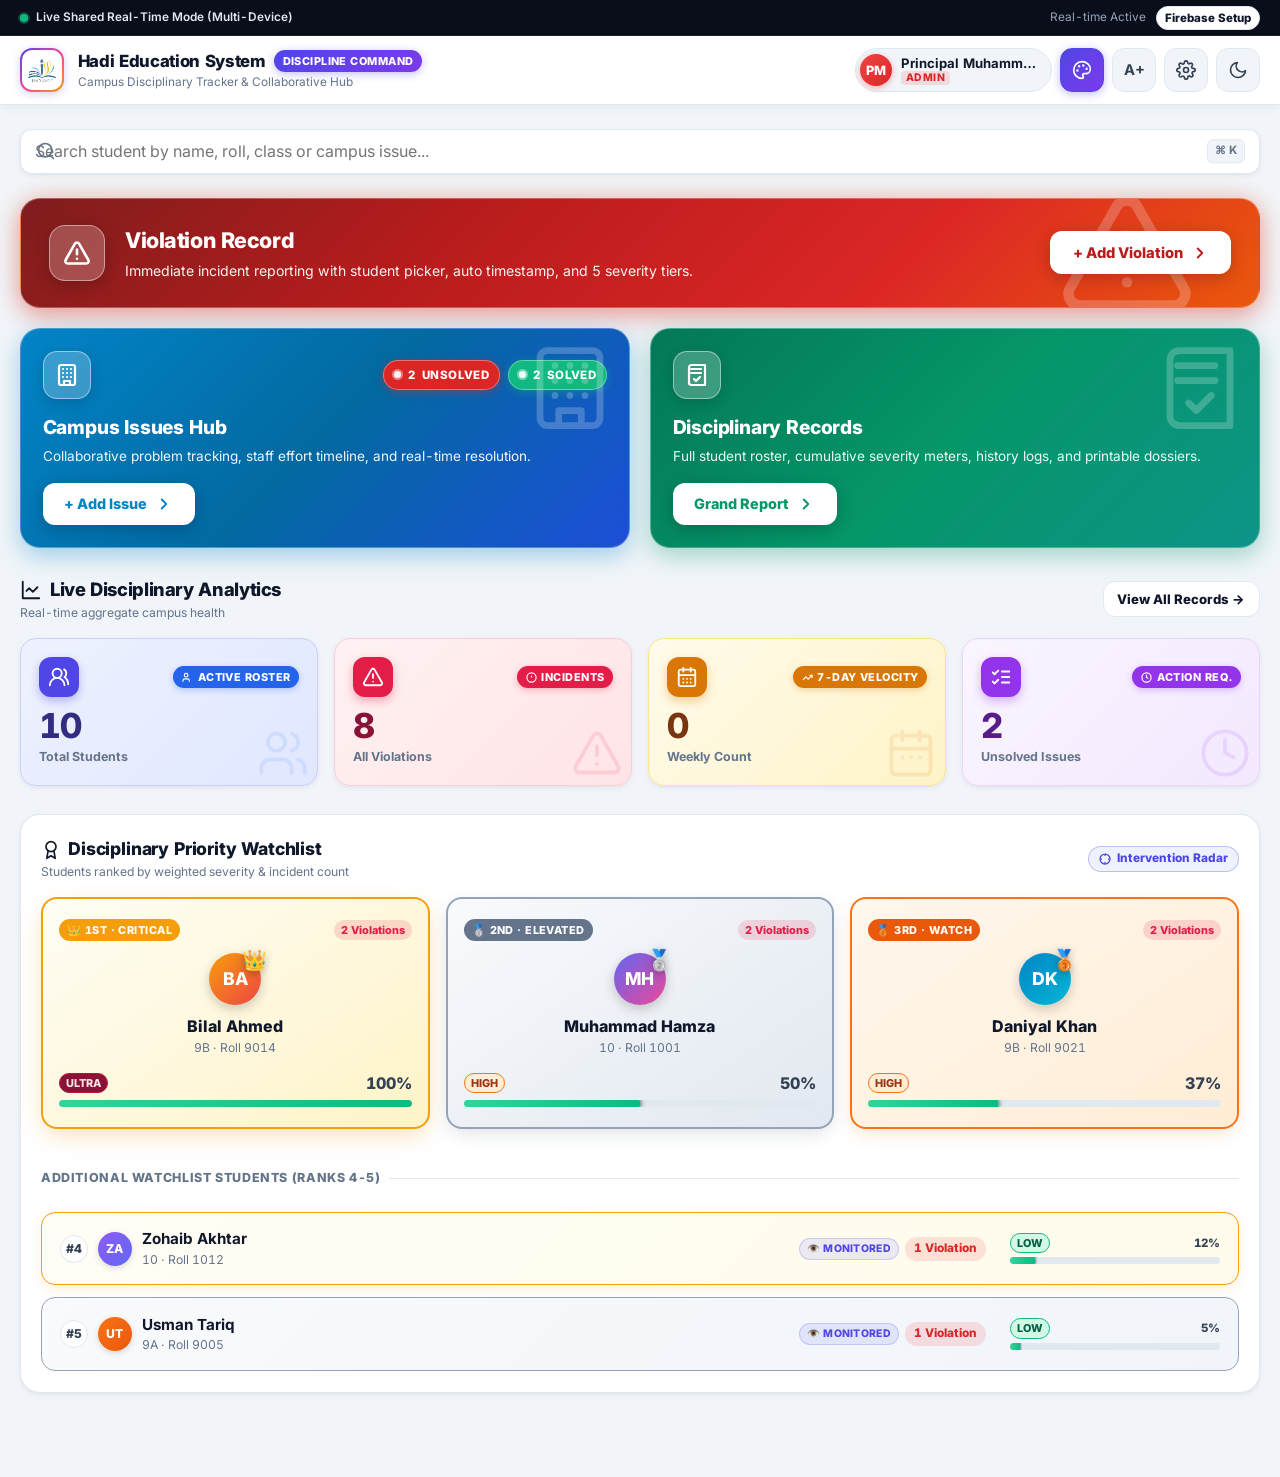
==== discipline.html @ b8b241de "feat: master responsive violation form redesign with mobile cross removal and clean severity cards" ====
<!DOCTYPE html>
<html lang="en" data-theme="light">
<head>
  <meta charset="UTF-8">
  <meta name="viewport" content="width=device-width, initial-scale=1, viewport-fit=cover">
  <meta name="description" content="Hadi Education System - School Discipline Tracker & Campus Issues Hub.">
  <meta name="theme-color" content="#0F2A5C">
  <meta name="mobile-web-app-capable" content="yes">
  <meta name="apple-mobile-web-app-status-bar-style" content="black-translucent">
  <title>School Discipline Tracker | Hadi Education System</title>

  <!-- PWA Manifest & Icons -->
  <link rel="manifest" href="discipline-manifest.json">
  <link rel="apple-touch-icon" href="assets/images/logo.png">
  <link rel="icon" type="image/jpeg" href="assets/images/hadi-education-logo.jpg">

  <!-- Inter Font (Clean, Crisp Typography) -->
  <link rel="preconnect" href="https://fonts.googleapis.com">
  <link rel="preconnect" href="https://fonts.gstatic.com" crossorigin>
  <link href="https://fonts.googleapis.com/css2?family=Inter:wght@400;500;600;700;800&display=swap" rel="stylesheet">

  <!-- Stylesheet -->
  <link rel="stylesheet" href="assets/css/discipline.css?v=v33masterform">
</head>
<body>

  <!-- ==========================================================================
       Live Sync Status Bar
       ========================================================================== -->
  <div class="sync-status-bar">
    <div class="sync-status-indicator">
      <span class="status-dot"></span>
      <span id="sync-mode-text">Live Shared Real-Time Mode (Multi-Device)</span>
    </div>
    <div style="display: flex; gap: 0.6rem; align-items: center;">
      <span style="color: #94A3B8;">Real-time Active</span>
      <button class="btn btn-secondary btn-sm" onclick="openModal('settings-modal')" style="padding: 2px 8px; font-size: 0.72rem; min-height: 24px;">Firebase Setup</button>
    </div>
  </div>

  <!-- ==========================================================================
       App Header with Institute Branding & Active Member Profile Chip
       ========================================================================== -->
  <header class="app-header">
    <div class="header-container">
      <a href="index.html" class="header-brand" title="Hadi Education System">
        <img src="assets/images/hadi-education-logo.jpg" alt="HES Logo" class="header-logo">
        <div class="brand-text">
          <h1>
            <span class="brand-title-text">Hadi Education System</span>
            <span class="brand-badge">Discipline Command</span>
          </h1>
          <p class="brand-subtitle">Campus Disciplinary Tracker &amp; Collaborative Hub</p>
        </div>
      </a>

      <div class="header-actions">
        <!-- Active Member Chip (Click to switch user or view accounts) -->
        <div id="header-member-chip" class="member-chip" title="Click to view staff profiles or switch user" role="button" tabindex="0">
          <div id="header-member-avatar" class="member-avatar admin-avatar">MH</div>
          <div class="member-chip-text">
            <span id="header-member-name" class="member-name-text">Principal Muhammad Ali Hamdani</span>
            <span id="header-member-badge" class="role-badge role-badge-admin">Admin</span>
          </div>
        </div>

        <!-- Design Style Mode Toggle (Task-Pro vs Neo-Modern Podium) -->
        <button id="style-toggle-btn" class="icon-btn" title="Toggle Design Style (Task-Pro / Neo-Modern Podium)" aria-label="Toggle Design Style">
          <svg width="20" height="20" viewBox="0 0 24 24" fill="none" stroke="currentColor" stroke-width="2" stroke-linecap="round" stroke-linejoin="round"><circle cx="13.5" cy="6.5" r=".5" fill="currentColor"></circle><circle cx="17.5" cy="10.5" r=".5" fill="currentColor"></circle><circle cx="8.5" cy="7.5" r=".5" fill="currentColor"></circle><circle cx="6.5" cy="12.5" r=".5" fill="currentColor"></circle><path d="M12 2C6.5 2 2 6.5 2 12s4.5 10 10 10c.926 0 1.648-.746 1.648-1.688 0-.437-.18-.835-.437-1.125-.29-.289-.438-.652-.438-1.125a1.64 1.64 0 0 1 1.668-1.668h1.996c3.051 0 5.555-2.503 5.555-5.554C21.965 6.012 17.461 2 12 2z"></path></svg>
        </button>

        <!-- Text Size Control Button -->
        <button id="text-size-btn" class="icon-btn" title="Toggle Text Size (Larger / Normal)" aria-label="Toggle Text Size">
          <span style="font-weight: 700; font-size: 0.92rem; line-height: 1;">A+</span>
        </button>

        <!-- Settings Modal Trigger -->
        <button id="settings-btn" class="icon-btn" title="Settings, Firebase, Data Exports" aria-label="Settings and Data Export">
          <svg width="20" height="20" viewBox="0 0 24 24" fill="none" stroke="currentColor" stroke-width="2" stroke-linecap="round" stroke-linejoin="round"><circle cx="12" cy="12" r="3"></circle><path d="M19.4 15a1.65 1.65 0 0 0 .33 1.82l.06.06a2 2 0 0 1 0 2.83 2 2 0 0 1-2.83 0l-.06-.06a1.65 1.65 0 0 0-1.82-.33 1.65 1.65 0 0 0-1 1.51V21a2 2 0 0 1-2 2 2 2 0 0 1-2-2v-.09A1.65 1.65 0 0 0 9 19.4a1.65 1.65 0 0 0-1.82.33l-.06.06a2 2 0 0 1-2.83 0 2 2 0 0 1 0-2.83l.06-.06a1.65 1.65 0 0 0 .33-1.82 1.65 1.65 0 0 0-1.51-1H3a2 2 0 0 1-2-2 2 2 0 0 1 2-2h.09A1.65 1.65 0 0 0 4.6 9a1.65 1.65 0 0 0-.33-1.82l-.06-.06a2 2 0 0 1 0-2.83 2 2 0 0 1 2.83 0l.06.06a1.65 1.65 0 0 0 1.82.33H9a1.65 1.65 0 0 0 1-1.51V3a2 2 0 0 1 2-2 2 2 0 0 1 2 2v.09a1.65 1.65 0 0 0 1.51 1.65 1.65 0 0 0 1.82-.33l.06-.06a2 2 0 0 1 2.83 0 2 2 0 0 1 0 2.83l-.06.06a1.65 1.65 0 0 0-.33 1.82V9a1.65 1.65 0 0 0 1.51 1H21a2 2 0 0 1 2 2 2 2 0 0 1-2 2h-.09a1.65 1.65 0 0 0-1.51 1z"></path></svg>
        </button>

        <!-- Light / Dark Mode Toggle -->
        <button id="theme-toggle-btn" class="icon-btn" title="Toggle Light / Dark Mode" aria-label="Toggle Dark Mode">
          <span id="theme-toggle-icon">
            <svg width="20" height="20" viewBox="0 0 24 24" fill="none" stroke="currentColor" stroke-width="2" stroke-linecap="round" stroke-linejoin="round"><path d="M21 12.79A9 9 0 1 1 11.21 3 7 7 0 0 0 21 12.79z"></path></svg>
          </span>
        </button>
      </div>
    </div>
  </header>

  <!-- ==========================================================================
       Main Dashboard
       ========================================================================== -->
  <main class="main-wrapper">

    <!-- Global Top Search (Students and Issues) -->
    <section class="search-section">
      <div class="search-box-wrapper">
        <svg class="search-icon" width="20" height="20" viewBox="0 0 24 24" fill="none" stroke="currentColor" stroke-width="2" stroke-linecap="round" stroke-linejoin="round"><circle cx="11" cy="11" r="8"></circle><line x1="21" y1="21" x2="16.65" y2="16.65"></line></svg>
        <input type="text" id="global-search-input" class="global-search-input" placeholder="Search student by name, roll, class or campus issue..." autocomplete="off">
        <span class="search-shortcut-badge" title="Search Shortcut">⌘ K</span>
        <button id="search-clear-btn" class="search-clear-btn" title="Clear Search">&times;</button>
        <div id="search-results-dropdown" class="search-results-dropdown"></div>
      </div>
    </section>

    <!-- Command Bento Hub (Hero Action + Twin Intelligence Tiles) -->
    <section class="command-bento-section">
      <!-- 1. HERO ACTION CARD: VIOLATION RECORD (Crimson Flame Disciplinary Alert) -->
      <div class="hero-action-card" id="card-add-violation" role="button" tabindex="0" aria-label="Add Student Violation">
        <div class="hero-action-left">
          <div class="hero-icon-tile">
            <!-- Lucide TriangleAlert (Violation Warning Logo) -->
            <svg width="28" height="28" viewBox="0 0 24 24" fill="none" stroke="currentColor" stroke-width="2.2" stroke-linecap="round" stroke-linejoin="round"><path d="m21.73 18-8-14a2 2 0 0 0-3.48 0l-8 14A2 2 0 0 0 4 21h16a2 2 0 0 0 1.73-3Z"></path><line x1="12" y1="9" x2="12" y2="13"></line><line x1="12" y1="17" x2="12.01" y2="17"></line></svg>
          </div>
          <div class="hero-action-info">
            <h2 class="hero-action-title">Violation Record</h2>
            <p class="hero-action-desc">Immediate incident reporting with student picker, auto timestamp, and 5 severity tiers.</p>
          </div>
        </div>
        <div class="hero-action-right">
          <button type="button" class="hero-trigger-btn" tabindex="-1">
            <span>+ Add Violation</span>
            <svg width="18" height="18" viewBox="0 0 24 24" fill="none" stroke="currentColor" stroke-width="2.5" stroke-linecap="round" stroke-linejoin="round"><path d="m9 18 6-6-6-6"></path></svg>
          </button>
        </div>
      </div>

      <!-- Twin Intelligence Tiles -->
      <div class="bento-twin-grid">
        <!-- 2. ISSUES HUB (Darker Ocean Cobalt) -->
        <div class="bento-card bento-card-issues" id="card-issues" role="button" tabindex="0" aria-label="Open Institute Issues Hub">
          <div class="bento-card-header">
            <div class="bento-icon-tile tile-cyan">
              <!-- Lucide Building2 with alerts -->
              <svg width="24" height="24" viewBox="0 0 24 24" fill="none" stroke="currentColor" stroke-width="2.2" stroke-linecap="round" stroke-linejoin="round"><rect x="4" y="2" width="16" height="20" rx="2"></rect><path d="M9 22v-4h6v4"></path><path d="M8 6h.01"></path><path d="M16 6h.01"></path><path d="M12 6h.01"></path><path d="M12 10h.01"></path><path d="M12 14h.01"></path><path d="M16 10h.01"></path><path d="M16 14h.01"></path><path d="M8 10h.01"></path><path d="M8 14h.01"></path></svg>
            </div>
            <!-- Separate Red (Unsolved) and Green (Solved) Buttons -->
            <div class="bento-status-buttons-row">
              <button type="button" class="issue-filter-pill pill-unsolved" id="issues-card-unsolved-btn" onclick="event.stopPropagation(); window.appController.openIssuesHubWithFilter('unsolved')" title="View Unsolved Issues">
                <span class="pill-dot dot-red"></span>
                <span id="issues-card-unsolved-count">2</span> Unsolved
              </button>
              <button type="button" class="issue-filter-pill pill-solved" id="issues-card-solved-btn" onclick="event.stopPropagation(); window.appController.openIssuesHubWithFilter('solved')" title="View Solved Issues">
                <span class="pill-dot dot-green"></span>
                <span id="issues-card-solved-count">2</span> Solved
              </button>
            </div>
          </div>
          <div class="bento-card-body">
            <h3 class="bento-card-title">Campus Issues Hub</h3>
            <p class="bento-card-desc">Collaborative problem tracking, staff effort timeline, and real-time resolution.</p>
          </div>
          <div class="bento-card-footer">
            <button type="button" class="hero-trigger-btn bento-white-btn" tabindex="-1" onclick="event.stopPropagation(); window.appController.openAddIssueModal()">
              <span>+ Add Issue</span>
              <svg width="18" height="18" viewBox="0 0 24 24" fill="none" stroke="currentColor" stroke-width="2.5" stroke-linecap="round" stroke-linejoin="round"><path d="m9 18 6-6-6-6"></path></svg>
            </button>
          </div>
        </div>

        <!-- 3. MASTER RECORDS (Official Emerald Archive) -->
        <div class="bento-card bento-card-records" id="card-records" role="button" tabindex="0" aria-label="Open Master Records Sheet">
          <div class="bento-card-header">
            <div class="bento-icon-tile tile-emerald">
              <!-- Lucide BookOpenCheck (Master Ledger & Grand Report) -->
              <svg width="24" height="24" viewBox="0 0 24 24" fill="none" stroke="currentColor" stroke-width="2.2" stroke-linecap="round" stroke-linejoin="round"><path d="M4 19.5v-15A2.5 2.5 0 0 1 6.5 2H20v20H6.5a2.5 2.5 0 0 1-2.5-2.5Z"></path><path d="M6 6h10"></path><path d="M6 10h10"></path><path d="m9 16 2 2 4-4"></path></svg>
            </div>
          </div>
          <div class="bento-card-body">
            <h3 class="bento-card-title">Disciplinary Records</h3>
            <p class="bento-card-desc">Full student roster, cumulative severity meters, history logs, and printable dossiers.</p>
          </div>
          <div class="bento-card-footer">
            <button type="button" class="hero-trigger-btn bento-white-btn" tabindex="-1" onclick="event.stopPropagation(); window.appController.openRecordsModal()">
              <span>Grand Report</span>
              <svg width="18" height="18" viewBox="0 0 24 24" fill="none" stroke="currentColor" stroke-width="2.5" stroke-linecap="round" stroke-linejoin="round"><path d="m9 18 6-6-6-6"></path></svg>
            </button>
          </div>
        </div>
      </div>
    </section>

    <!-- 4 Overview Metrics (Apple Health / Modern Bento Stat Tiles) -->
    <section class="stats-section">
      <div class="section-header">
        <div class="section-title-wrap">
          <h3 class="section-title">
            <svg width="22" height="22" viewBox="0 0 24 24" fill="none" stroke="currentColor" stroke-width="2" stroke-linecap="round" stroke-linejoin="round"><path d="M3 3v18h18"></path><path d="m19 9-5 5-4-4-3 3"></path></svg>
            <span>Live Disciplinary Analytics</span>
          </h3>
          <span class="section-subtitle">Real-time aggregate campus health</span>
        </div>
        <button class="btn btn-secondary btn-sm" onclick="window.appController.openRecordsModal()">View All Records &rarr;</button>
      </div>

      <div class="stats-grid">
        <div class="stat-box stat-box-students">
          <div class="stat-top-row">
            <div class="stat-icon-wrap stat-icon-students">
              <!-- Lucide UsersRound -->
              <svg width="22" height="22" viewBox="0 0 24 24" fill="none" stroke="currentColor" stroke-width="2" stroke-linecap="round" stroke-linejoin="round"><path d="M18 21a8 8 0 0 0-16 0"></path><circle cx="10" cy="8" r="5"></circle><path d="M22 20c0-3.37-2-6.5-4-8a5 5 0 0 0-.45-8.3"></path></svg>
            </div>
            <span class="stat-badge badge-students"><svg width="11" height="11" viewBox="0 0 24 24" fill="none" stroke="currentColor" stroke-width="2.5"><path d="M16 21v-2a4 4 0 0 0-4-4H6a4 4 0 0 0-4 4v2"></path><circle cx="9" cy="7" r="4"></circle></svg> Active Roster</span>
          </div>
          <div class="stat-info">
            <div class="stat-number" id="stat-total-students">10</div>
            <div class="stat-label">Total Students</div>
          </div>
        </div>

        <div class="stat-box stat-box-violations">
          <div class="stat-top-row">
            <div class="stat-icon-wrap stat-icon-violations">
              <!-- Lucide TriangleAlert -->
              <svg width="22" height="22" viewBox="0 0 24 24" fill="none" stroke="currentColor" stroke-width="2" stroke-linecap="round" stroke-linejoin="round"><path d="m21.73 18-8-14a2 2 0 0 0-3.48 0l-8 14A2 2 0 0 0 4 21h16a2 2 0 0 0 1.73-3Z"></path><line x1="12" y1="9" x2="12" y2="13"></line><line x1="12" y1="17" x2="12.01" y2="17"></line></svg>
            </div>
            <span class="stat-badge badge-violations"><svg width="11" height="11" viewBox="0 0 24 24" fill="none" stroke="currentColor" stroke-width="2.5"><circle cx="12" cy="12" r="10"></circle><line x1="12" y1="8" x2="12" y2="12"></line><line x1="12" y1="16" x2="12.01" y2="16"></line></svg> Incidents</span>
          </div>
          <div class="stat-info">
            <div class="stat-number" id="stat-total-violations">8</div>
            <div class="stat-label">All Violations</div>
          </div>
        </div>

        <div class="stat-box stat-box-week">
          <div class="stat-top-row">
            <div class="stat-icon-wrap stat-icon-week">
              <!-- Lucide CalendarDays -->
              <svg width="22" height="22" viewBox="0 0 24 24" fill="none" stroke="currentColor" stroke-width="2" stroke-linecap="round" stroke-linejoin="round"><rect width="18" height="18" x="3" y="4" rx="2" ry="2"></rect><line x1="16" x2="16" y1="2" y2="6"></line><line x1="8" x2="8" y1="2" y2="6"></line><line x1="3" x2="21" y1="10" y2="10"></line><path d="M8 14h.01"></path><path d="M12 14h.01"></path><path d="M16 14h.01"></path><path d="M8 18h.01"></path><path d="M12 18h.01"></path><path d="M16 18h.01"></path></svg>
            </div>
            <span class="stat-badge badge-week"><svg width="11" height="11" viewBox="0 0 24 24" fill="none" stroke="currentColor" stroke-width="2.5"><polyline points="22 7 13.5 15.5 8.5 10.5 2 17"></polyline><polyline points="16 7 22 7 22 13"></polyline></svg> 7-Day Velocity</span>
          </div>
          <div class="stat-info">
            <div class="stat-number" id="stat-week-violations">4</div>
            <div class="stat-label">Weekly Count</div>
          </div>
        </div>

        <div class="stat-box stat-box-unsolved">
          <div class="stat-top-row">
            <div class="stat-icon-wrap stat-icon-unsolved">
              <!-- Lucide ListChecks -->
              <svg width="22" height="22" viewBox="0 0 24 24" fill="none" stroke="currentColor" stroke-width="2" stroke-linecap="round" stroke-linejoin="round"><path d="m3 17 2 2 4-4"></path><path d="m3 7 2 2 4-4"></path><path d="M13 6h8"></path><path d="M13 12h8"></path><path d="M13 18h8"></path></svg>
            </div>
            <span class="stat-badge badge-unsolved"><svg width="11" height="11" viewBox="0 0 24 24" fill="none" stroke="currentColor" stroke-width="2.5"><circle cx="12" cy="12" r="10"></circle><polyline points="12 6 12 12 16 14"></polyline></svg> Action Req.</span>
          </div>
          <div class="stat-info">
            <div class="stat-number" id="stat-unsolved-issues">2</div>
            <div class="stat-label">Unsolved Issues</div>
          </div>
        </div>
      </div>

      <!-- Top 5 Students Priority Watchlist -->
      <div class="leaderboard-card">
        <div class="leaderboard-header">
          <div class="leaderboard-title-group">
            <h3>
              <svg width="20" height="20" viewBox="0 0 24 24" fill="none" stroke="currentColor" stroke-width="2" stroke-linecap="round" stroke-linejoin="round"><circle cx="12" cy="8" r="6"></circle><path d="M15.477 12.89 17 22l-5-3-5 3 1.523-9.11"></path></svg>
              <span>Disciplinary Priority Watchlist</span>
            </h3>
            <span class="leaderboard-subtitle">Students ranked by weighted severity &amp; incident count</span>
          </div>
          <span class="leaderboard-tag">
            <svg width="12" height="12" viewBox="0 0 24 24" fill="none" stroke="currentColor" stroke-width="2.5" style="display:inline-block; vertical-align:middle; margin-right:3px;"><circle cx="12" cy="12" r="10"></circle><line x1="22" y1="12" x2="18" y2="12"></line><line x1="6" y1="12" x2="2" y2="12"></line><line x1="12" y1="6" x2="12" y2="2"></line><line x1="12" y1="22" x2="12" y2="18"></line></svg>
            Intervention Radar
          </span>
        </div>
        <div class="leaderboard-list" id="top-5-leaderboard-list"></div>
      </div>
    </section>

  </main>

  <!-- ==========================================================================
       Bottom Navigation Bar (Mobile Experience)
       ========================================================================== -->
  <nav class="bottom-nav">
    <div class="bottom-nav-inner">
      <button id="nav-home" class="bottom-nav-item active" aria-label="Go to Home">
        <svg viewBox="0 0 24 24" fill="none" stroke="currentColor" stroke-width="2" stroke-linecap="round" stroke-linejoin="round"><path d="m3 9 9-7 9 7v11a2 2 0 0 1-2 2H5a2 2 0 0 1-2-2z"></path><polyline points="9 22 9 12 15 12 15 22"></polyline></svg>
        <span>Home</span>
      </button>
      <button id="nav-violation" class="bottom-nav-item" aria-label="Add Violation">
        <svg viewBox="0 0 24 24" fill="none" stroke="currentColor" stroke-width="2" stroke-linecap="round" stroke-linejoin="round"><path d="m21.73 18-8-14a2 2 0 0 0-3.48 0l-8 14A2 2 0 0 0 4 21h16a2 2 0 0 0 1.73-3Z"></path><line x1="12" y1="9" x2="12" y2="13"></line><line x1="12" y1="17" x2="12.01" y2="17"></line></svg>
        <span>Violation</span>
      </button>
      <button id="nav-issues" class="bottom-nav-item" aria-label="Issues Hub">
        <svg viewBox="0 0 24 24" fill="none" stroke="currentColor" stroke-width="2" stroke-linecap="round" stroke-linejoin="round"><path d="m3 17 2 2 4-4"></path><path d="m3 7 2 2 4-4"></path><path d="M13 6h8"></path><path d="M13 12h8"></path><path d="M13 18h8"></path></svg>
        <span>Issues</span>
      </button>
      <button id="nav-records" class="bottom-nav-item" aria-label="Master Records">
        <svg viewBox="0 0 24 24" fill="none" stroke="currentColor" stroke-width="2" stroke-linecap="round" stroke-linejoin="round"><path d="m6 14 1.5-2.9A2 2 0 0 1 9.24 10H20a2 2 0 0 1 1.94 2.5l-1.54 6a2 2 0 0 1-1.95 1.5H4a2 2 0 0 1-2-2V5a2 2 0 0 1 2-2h3.9a2 2 0 0 1 1.69.9l.81 1.2a2 2 0 0 0 1.67.9H18a2 2 0 0 1 2 2v2"></path></svg>
        <span>Records</span>
      </button>
      <button id="nav-staff" class="bottom-nav-item" aria-label="Staff Accounts">
        <svg viewBox="0 0 24 24" fill="none" stroke="currentColor" stroke-width="2" stroke-linecap="round" stroke-linejoin="round"><path d="M19 21v-2a4 4 0 0 0-4-4H9a4 4 0 0 0-4 4v2"></path><circle cx="12" cy="7" r="4"></circle></svg>
        <span>Staff</span>
      </button>
    </div>
  </nav>

  <!-- ==========================================================================
       MODAL 1: ADD VIOLATION
       ========================================================================== -->
  <div id="add-violation-modal" class="modal-overlay">
    <div class="modal-container violation-form-dialog">
      <!-- Curved Rectangular Violation Form Header Bar -->
      <div class="violation-form-header-bar">
        <div class="vf-header-content">
          <div class="vf-header-icon-wrap">
            <svg width="22" height="22" viewBox="0 0 24 24" fill="none" stroke="currentColor" stroke-width="2.4" stroke-linecap="round" stroke-linejoin="round">
              <path d="m21.73 18-8-14a2 2 0 0 0-3.48 0l-8 14A2 2 0 0 0 4 21h16a2 2 0 0 0 1.73-3Z"/>
              <line x1="12" y1="9" x2="12" y2="13"/>
              <line x1="12" y1="17" x2="12.01" y2="17"/>
            </svg>
          </div>
          <div class="vf-header-titles">
            <h3 class="vf-bar-title">Violation Form</h3>
            <span class="vf-bar-subtitle">Hadi Disciplinary Citation &amp; Misbehavior Dossier</span>
          </div>
        </div>
        <button type="button" class="modal-close-btn vf-close-btn" onclick="closeModal('add-violation-modal')" aria-label="Close modal">&times;</button>
      </div>

      <form id="add-violation-form">
        <div class="modal-body vf-modal-body">
          <!-- Prominent Violation Hazard Mark Watermark in Form Body -->
          <div class="vf-form-watermark" aria-hidden="true">
            <svg viewBox="0 0 24 24" fill="none" stroke="currentColor" stroke-width="1.8" stroke-linecap="round" stroke-linejoin="round">
              <path d="m21.73 18-8-14a2 2 0 0 0-3.48 0l-8 14A2 2 0 0 0 4 21h16a2 2 0 0 0 1.73-3Z" fill="currentColor" fill-opacity="0.10"/>
              <line x1="12" y1="9" x2="12" y2="13" stroke-width="2.4"/>
              <line x1="12" y1="17" x2="12.01" y2="17" stroke-width="3"/>
            </svg>
          </div>

          <!-- Hidden Student Select for internal backwards compatibility -->
          <select id="v-student-select" style="display: none;" tabindex="-1" aria-hidden="true">
            <option value="">-- Choose or Search Student --</option>
          </select>
          <input type="hidden" id="v-student-id" value="">

          <!-- Row 1: Student Name (left) & Father Name in front of it (right) -->
          <div class="vf-row-2col">
            <!-- Student Name Section -->
            <div class="form-group vf-field-group">
              <div class="vf-field-bar">
                <svg width="15" height="15" viewBox="0 0 24 24" fill="none" stroke="currentColor" stroke-width="2.2" stroke-linecap="round" stroke-linejoin="round"><path d="M19 21v-2a4 4 0 0 0-4-4H9a4 4 0 0 0-4 4v2"/><circle cx="12" cy="7" r="4"/></svg>
                <label for="v-student-name" class="vf-field-label">Student Name *</label>
              </div>
              <div class="vf-input-wrap">
                <input type="text" id="v-student-name" list="students-datalist" class="form-control vf-input-bar" placeholder="Search or type student name..." autocomplete="off" required>
                <datalist id="students-datalist"></datalist>
              </div>
            </div>

            <!-- Father Name Section (Optional) -->
            <div class="form-group vf-field-group">
              <div class="vf-field-bar">
                <svg width="15" height="15" viewBox="0 0 24 24" fill="none" stroke="currentColor" stroke-width="2.2" stroke-linecap="round" stroke-linejoin="round"><path d="M16 21v-2a4 4 0 0 0-4-4H6a4 4 0 0 0-4 4v2"/><circle cx="9" cy="7" r="4"/><path d="M22 21v-2a4 4 0 0 0-3-3.87"/><path d="M16 3.13a4 4 0 0 1 0 7.75"/></svg>
                <label for="v-father-name" class="vf-field-label">Father Name <span class="vf-optional-label">(Optional)</span></label>
              </div>
              <div class="vf-input-wrap">
                <input type="text" id="v-father-name" class="form-control vf-input-bar" placeholder="Father name (optional)...">
              </div>
            </div>
          </div>

          <!-- Row 2: Class Section (dropdown or manual type) & Parent Phone Number (Optional) -->
          <div class="vf-row-2col">
            <!-- Class Section (Unified Dropdown & Manual Typing Combobox) -->
            <div class="form-group vf-field-group">
              <div class="vf-field-bar">
                <svg width="15" height="15" viewBox="0 0 24 24" fill="none" stroke="currentColor" stroke-width="2.2" stroke-linecap="round" stroke-linejoin="round"><path d="M4 19.5v-15A2.5 2.5 0 0 1 6.5 2H20v20H6.5a2.5 2.5 0 0 1-2.5-2.5Z"/><path d="M6 6h10"/><path d="M6 10h10"/></svg>
                <label for="v-class-select" class="vf-field-label">Class <span class="vf-optional-label">(Optional)</span></label>
              </div>
              <div class="vf-combobox-wrap" id="v-class-combobox-wrap">
                <div class="vf-combobox-group">
                  <input type="text" id="v-class-select" class="form-control vf-combobox-input" placeholder="Type class or click square..." autocomplete="off">
                  <button type="button" id="v-class-dropdown-trigger" class="vf-combobox-square-btn" aria-label="Open classes dropdown" title="Click square to select class">
                    <svg width="18" height="18" viewBox="0 0 24 24" fill="none" stroke="currentColor" stroke-width="2.5" stroke-linecap="round" stroke-linejoin="round">
                      <path d="m6 9 6 6 6-6"/>
                    </svg>
                  </button>
                </div>
                <div id="v-class-dropdown-menu" class="vf-combobox-menu">
                  <div class="vf-combobox-item" data-value="6">6</div>
                  <div class="vf-combobox-item" data-value="7">7</div>
                  <div class="vf-combobox-item" data-value="8">8</div>
                  <div class="vf-combobox-item" data-value="pre9">pre9</div>
                  <div class="vf-combobox-item" data-value="pre9(Arts)">pre9(Arts)</div>
                  <div class="vf-combobox-item" data-value="9A">9A</div>
                  <div class="vf-combobox-item" data-value="9B">9B</div>
                  <div class="vf-combobox-item" data-value="9(Arts)">9(Arts)</div>
                  <div class="vf-combobox-item" data-value="10">10</div>
                  <div class="vf-combobox-item" data-value="10(arts)">10(arts)</div>
                  <div class="vf-combobox-item" data-value="11">11</div>
                  <div class="vf-combobox-item" data-value="11(arts)">11(arts)</div>
                  <div class="vf-combobox-item" data-value="12">12</div>
                  <div class="vf-combobox-item" data-value="12(arts)">12(arts)</div>
                </div>
              </div>
            </div>

            <!-- Parent Phone Number Section (Optional) -->
            <div class="form-group vf-field-group">
              <div class="vf-field-bar">
                <svg width="15" height="15" viewBox="0 0 24 24" fill="none" stroke="currentColor" stroke-width="2.2" stroke-linecap="round" stroke-linejoin="round"><path d="M22 16.92v3a2 2 0 0 1-2.18 2 19.79 19.79 0 0 1-8.63-3.07 19.5 19.5 0 0 1-6-6 19.79 19.79 0 0 1-3.07-8.67A2 2 0 0 1 4.11 2h3a2 2 0 0 1 2 1.72 12.84 12.84 0 0 0 .7 2.81 2 2 0 0 1-.45 2.11L8.09 9.91a16 16 0 0 0 6 6l1.27-1.27a2 2 0 0 1 2.11-.45 12.84 12.84 0 0 0 2.81.7A2 2 0 0 1 22 16.92z"/></svg>
                <label for="v-parent-phone" class="vf-field-label">Parent Phone Num <span class="vf-optional-label">(Optional)</span></label>
              </div>
              <div class="vf-input-wrap">
                <input type="tel" id="v-parent-phone" class="form-control vf-input-bar" placeholder="Parent contact number (optional)...">
              </div>
            </div>
          </div>

          <!-- Row 3: Incident Date & Time (Automatic System Live) -->
          <div class="form-group vf-field-group">
            <div class="vf-field-bar">
              <svg width="15" height="15" viewBox="0 0 24 24" fill="none" stroke="currentColor" stroke-width="2.2" stroke-linecap="round" stroke-linejoin="round"><circle cx="12" cy="12" r="10"/><polyline points="12 6 12 12 16 14"/></svg>
              <label for="v-date-time" class="vf-field-label">Incident Date &amp; Time (Automatic)</label>
            </div>
            <div class="vf-input-wrap">
              <input type="text" id="v-date-time" class="form-control vf-input-bar vf-date-input" readonly placeholder="Automatic system timestamp...">
            </div>
          </div>

          <!-- Row 4: Violation Details Section -->
          <div class="form-group vf-field-group">
            <div class="vf-field-bar">
              <svg width="15" height="15" viewBox="0 0 24 24" fill="none" stroke="currentColor" stroke-width="2.2" stroke-linecap="round" stroke-linejoin="round"><path d="M14 2H6a2 2 0 0 0-2 2v16a2 2 0 0 0 2 2h12a2 2 0 0 0 2-2V8z"/><polyline points="14 2 14 8 20 8"/><line x1="16" y1="13" x2="8" y2="13"/><line x1="16" y1="17" x2="8" y2="17"/><polyline points="10 9 9 9 8 9"/></svg>
              <label for="violation-details-input" class="vf-field-label">Violation Details *</label>
            </div>
            <textarea id="violation-details-input" class="form-control vf-textarea-bar" rows="2" dir="auto" placeholder="Describe the incident details (English or اردو میں تفصیل لکھیں)..." required></textarea>
            
            <div class="quick-tags vf-quick-tags">
              <span class="form-helper" style="display: block; width: 100%; margin-bottom: 3px; font-weight: 700; font-size: 0.76rem; color: var(--text-secondary);">Tap quick infraction tag:</span>
              <button type="button" class="tag-btn" data-tag="Late Arrival">Late Arrival</button>
              <button type="button" class="tag-btn" data-tag="Uniform Violation">Uniform Violation</button>
              <button type="button" class="tag-btn" data-tag="Disruptive Behavior">Disruptive Behavior</button>
              <button type="button" class="tag-btn" data-tag="Fighting / Bullying">Fighting / Bullying</button>
              <button type="button" class="tag-btn" data-tag="Mobile Phone">Mobile Phone</button>
              <button type="button" class="tag-btn" data-tag="Incomplete Homework">Incomplete Homework</button>
              <button type="button" class="tag-btn" data-tag="Disrespect">Disrespect</button>
            </div>
          </div>

          <!-- Row 5: Severity Levels Section (Minimal, Elegant, No Icons) -->
          <div class="form-group vf-field-group" style="margin-bottom: 0.25rem;">
            <div class="vf-field-bar">
              <svg width="15" height="15" viewBox="0 0 24 24" fill="none" stroke="currentColor" stroke-width="2.2" stroke-linecap="round" stroke-linejoin="round"><path d="m21.73 18-8-14a2 2 0 0 0-3.48 0l-8 14A2 2 0 0 0 4 21h16a2 2 0 0 0 1.73-3Z"/><line x1="12" y1="9" x2="12" y2="13"/><line x1="12" y1="17" x2="12.01" y2="17"/></svg>
              <label class="vf-field-label">Disciplinary Violation Level (Select One) *</label>
            </div>
            <div class="severity-selector vf-severity-selector">
              <button type="button" class="sev-btn btn-sev-low" data-sev="Low" aria-label="Low Severity (5 points)">
                <span class="sev-title">Low</span>
                <span class="sev-points">+5 pts</span>
              </button>
              <button type="button" class="sev-btn btn-sev-medium active" data-sev="Medium" aria-label="Medium Severity (12 points)">
                <span class="sev-title">Medium</span>
                <span class="sev-points">+12 pts</span>
              </button>
              <button type="button" class="sev-btn btn-sev-high" data-sev="High" aria-label="High Severity (25 points)">
                <span class="sev-title">High</span>
                <span class="sev-points">+25 pts</span>
              </button>
              <button type="button" class="sev-btn btn-sev-extreme" data-sev="Extreme" aria-label="Extreme Severity (45 points)">
                <span class="sev-title">Extreme</span>
                <span class="sev-points">+45 pts</span>
              </button>
              <button type="button" class="sev-btn btn-sev-ultra" data-sev="Ultra" aria-label="Ultra Severity (75 points)">
                <span class="sev-title">Ultra</span>
                <span class="sev-points">+75 pts</span>
              </button>
            </div>
          </div>
        </div>

        <div class="modal-footer vf-modal-footer">
          <button type="button" class="btn btn-secondary vf-cancel-btn" onclick="closeModal('add-violation-modal')">Cancel</button>
          <button type="submit" class="btn btn-danger vf-submit-btn">
            <svg width="18" height="18" viewBox="0 0 24 24" fill="none" stroke="currentColor" stroke-width="2.2" stroke-linecap="round" stroke-linejoin="round"><path d="M19 21H5a2 2 0 0 1-2-2V5a2 2 0 0 1 2-2h11l5 5v11a2 2 0 0 1-2 2z"/><polyline points="17 21 17 13 7 13 7 21"/><polyline points="7 3 7 8 15 8"/></svg>
            <span>Save Violation Record</span>
          </button>
        </div>
      </form>
    </div>
  </div>

  <!-- ==========================================================================
       MODAL 2: ISSUES HUB
       ========================================================================== -->
  <div id="issues-modal" class="modal-overlay">
    <div class="modal-container modal-wide issues-hub-dialog">
      <!-- Issues Hub Header -->
      <div class="modal-header issues-hub-header">
        <div class="issues-title-group">
          <h3>
            <svg width="22" height="22" viewBox="0 0 24 24" fill="none" stroke="currentColor" stroke-width="2" stroke-linecap="round" stroke-linejoin="round"><path d="m3 17 2 2 4-4"></path><path d="m3 7 2 2 4-4"></path><path d="M13 6h8"></path><path d="M13 12h8"></path><path d="M13 18h8"></path></svg>
            <span>Institute Issues Hub</span>
          </h3>
          <p id="issues-header-count-text" class="issues-subtitle">2 unsolved of 4 total</p>
        </div>
        <button class="modal-close-btn" onclick="closeModal('issues-modal')" aria-label="Close issues modal" style="color: #FFFFFF;">&times;</button>
      </div>

      <div class="modal-body">
        <!-- 3 Equal Solid Filter Buttons (Blue, Red, Green) in One Row -->
        <div class="issue-filter-buttons">
          <!-- All Issues: Solid Blue -->
          <button type="button" class="issue-filter-btn btn-all-issues active" data-status="all" title="View All Institute Issues">
            <svg width="18" height="18" viewBox="0 0 24 24" fill="none" stroke="currentColor" stroke-width="2" stroke-linecap="round" stroke-linejoin="round"><line x1="8" y1="6" x2="21" y2="6"></line><line x1="8" y1="12" x2="21" y2="12"></line><line x1="8" y1="18" x2="21" y2="18"></line><line x1="3" y1="6" x2="3.01" y2="6"></line><line x1="3" y1="12" x2="3.01" y2="12"></line><line x1="3" y1="18" x2="3.01" y2="18"></line></svg>
            <span>All Issues</span>
            <span id="issue-count-all" class="count-badge count-badge-blue">4</span>
          </button>
          <!-- Unsolved: Solid Red -->
          <button type="button" class="issue-filter-btn btn-unsolved-issues" data-status="unsolved" title="View Unsolved Problems">
            <svg width="18" height="18" viewBox="0 0 24 24" fill="none" stroke="currentColor" stroke-width="2" stroke-linecap="round" stroke-linejoin="round"><circle cx="12" cy="12" r="10"></circle><line x1="12" y1="8" x2="12" y2="12"></line><line x1="12" y1="16" x2="12.01" y2="16"></line></svg>
            <span>Unsolved</span>
            <span id="issue-count-unsolved" class="count-badge count-badge-red">2</span>
          </button>
          <!-- Solved: Solid Green -->
          <button type="button" class="issue-filter-btn btn-solved-issues" data-status="solved" title="View Resolved Issues">
            <svg width="18" height="18" viewBox="0 0 24 24" fill="none" stroke="currentColor" stroke-width="2" stroke-linecap="round" stroke-linejoin="round"><path d="M22 11.08V12a10 10 0 1 1-5.93-9.14"></path><polyline points="22 4 12 14.01 9 11.01"></polyline></svg>
            <span>Solved</span>
            <span id="issue-count-solved" class="count-badge count-badge-green">2</span>
          </button>
        </div>

        <!-- Toolbar: Search, Priority Filter, Sort & Add Issue -->
        <div class="issue-action-bar">
          <div class="issue-search-wrap">
            <svg class="search-icon" width="18" height="18" viewBox="0 0 24 24" fill="none" stroke="currentColor" stroke-width="2" stroke-linecap="round" stroke-linejoin="round"><circle cx="11" cy="11" r="8"></circle><line x1="21" y1="21" x2="16.65" y2="16.65"></line></svg>
            <input type="text" id="issue-search-input" class="issue-search-box" placeholder="Search issues by title, details or reporter..." aria-label="Search institute issues">
          </div>
          <div class="issue-dropdowns-group">
            <div class="select-pill-wrap">
              <select id="issue-priority-filter" class="issue-toolbar-select" aria-label="Filter by priority">
                <option value="all">All Priorities</option>
                <option value="High">High Priority</option>
                <option value="Medium">Medium Priority</option>
                <option value="Low">Low Priority</option>
              </select>
            </div>
            <div class="select-pill-wrap">
              <select id="issue-sort-by" class="issue-toolbar-select" aria-label="Sort issues">
                <option value="newest">Newest First</option>
                <option value="efforts">Most Efforts</option>
                <option value="priority">Highest Priority</option>
              </select>
            </div>
          </div>
          <button id="open-add-issue-btn" class="issue-add-btn" type="button" onclick="window.appController.openAddIssueModal()">
            <svg width="16" height="16" viewBox="0 0 24 24" fill="none" stroke="currentColor" stroke-width="2" stroke-linecap="round" stroke-linejoin="round"><line x1="12" y1="5" x2="12" y2="19"></line><line x1="5" y1="12" x2="19" y2="12"></line></svg>
            <span>+ Add Issue</span>
          </button>
        </div>

        <!-- Priority Legend -->
        <div class="priority-legend-row">
          <span style="font-size: 0.76rem; font-weight: 600; color: var(--text-muted); margin-right: 0.35rem;">Strip Indicators:</span>
          <span class="legend-badge"><span class="legend-dot legend-dot-high"></span> High</span>
          <span class="legend-badge"><span class="legend-dot legend-dot-med"></span> Medium</span>
          <span class="legend-badge"><span class="legend-dot legend-dot-low"></span> Low</span>
          <span class="legend-badge"><span class="legend-dot legend-dot-solved"></span> Solved</span>
        </div>

        <!-- Issues Cards Grid -->
        <div id="issues-list-container" class="issues-grid"></div>
      </div>

      <!-- Footer -->
      <div class="modal-footer">
        <button type="button" class="btn btn-secondary" onclick="closeModal('issues-modal')">Close</button>
      </div>
    </div>
  </div>

  <!-- Mobile Floating Action Button (FAB) for Raising Issues -->
  <button id="mobile-fab-add-issue" class="mobile-fab" title="Raise New Issue" aria-label="Raise New Issue" onclick="window.appController.openAddIssueModal()">
    <svg width="24" height="24" viewBox="0 0 24 24" fill="none" stroke="currentColor" stroke-width="2.5" stroke-linecap="round" stroke-linejoin="round"><line x1="12" y1="5" x2="12" y2="19"></line><line x1="5" y1="12" x2="19" y2="12"></line></svg>
  </button>

  <!-- ==========================================================================
       MODAL 2B: ADD ISSUE
       ========================================================================== -->
  <div id="add-issue-modal" class="modal-overlay">
    <div class="modal-container">
      <div class="modal-header">
        <h3 class="modal-title" style="color: #2563EB;">
          <svg width="22" height="22" viewBox="0 0 24 24" fill="none" stroke="currentColor" stroke-width="2" stroke-linecap="round" stroke-linejoin="round"><path d="m3 17 2 2 4-4"></path><path d="m3 7 2 2 4-4"></path><path d="M13 6h8"></path><path d="M13 12h8"></path><path d="M13 18h8"></path></svg>
          <span>Raise New Institute Issue</span>
        </h3>
        <button class="modal-close-btn" onclick="closeModal('add-issue-modal')" aria-label="Close modal">&times;</button>
      </div>
      <form id="add-issue-form">
        <div class="modal-body">
          <div class="form-group">
            <label for="issue-title-input" class="form-label">Issue Title / Problem Statement *</label>
            <input type="text" id="issue-title-input" dir="auto" placeholder="e.g. Washroom hygiene, Late arrivals in 10th-A, Broken lights..." required>
          </div>

          <div style="display: grid; grid-template-columns: 1fr 1fr; gap: 0.75rem;">
            <div class="form-group">
              <label for="issue-priority-select" class="form-label">Priority Level *</label>
              <select id="issue-priority-select" required style="font-weight: 600;">
                <option value="High">High</option>
                <option value="Medium" selected>Medium</option>
                <option value="Low">Low</option>
              </select>
            </div>
            <div class="form-group">
              <label for="issue-category-select" class="form-label">Category</label>
              <select id="issue-category-select">
                <option value="General Discipline">General Discipline</option>
                <option value="Facilities & Maintenance">Facilities &amp; Maintenance</option>
                <option value="Attendance & Punctuality">Attendance &amp; Punctuality</option>
                <option value="Uniform & Hygiene">Uniform &amp; Hygiene</option>
                <option value="Academic Integrity">Academic Integrity</option>
              </select>
            </div>
          </div>

          <div class="form-group">
            <label for="issue-desc-input" class="form-label">Detailed Description / Context *</label>
            <textarea id="issue-desc-input" rows="3" dir="auto" placeholder="Explain the problem and proposed steps for resolution (English or اردو میں تفصیل لکھیں)..." required></textarea>
          </div>

          <div class="auto-date-badge" style="font-size: 0.8rem; width: 100%;">
            Creator: Current Member | Timestamp: Automatic System Detection
          </div>
        </div>
        <div class="modal-footer">
          <button type="button" class="btn btn-secondary" onclick="closeModal('add-issue-modal')">Cancel</button>
          <button type="submit" class="btn btn-primary">Create Issue Card</button>
        </div>
      </form>
    </div>
  </div>

  <!-- ==========================================================================
       MODAL 2C: ISSUE DETAIL & COLLABORATIVE EFFORTS
       ========================================================================== -->
  <div id="issue-detail-modal" class="modal-overlay">
    <div class="modal-container modal-wide">
      <div class="modal-header">
        <h3 id="detail-issue-title" class="modal-title urdu-text" dir="auto">Issue Detail</h3>
        <button class="modal-close-btn" onclick="closeModal('issue-detail-modal')" aria-label="Close modal">&times;</button>
      </div>

      <div class="modal-body">
        <!-- Badges & Meta Row -->
        <div style="display: flex; align-items: center; justify-content: space-between; gap: 0.5rem; flex-wrap: wrap; margin-bottom: 0.75rem;">
          <div style="display: flex; align-items: center; gap: 0.5rem;">
            <span id="detail-issue-status" class="issue-status-pill status-pill-unsolved">Unsolved</span>
            <span id="detail-issue-priority" class="issue-priority-pill prio-medium-pill">Medium Priority</span>
            <span id="detail-issue-category" class="role-badge role-badge-member">General</span>
          </div>
          <div id="detail-issue-creator" style="font-size: 0.78rem; color: var(--text-muted);"></div>
        </div>

        <!-- Description Box -->
        <div style="background: var(--bg-surface-alt); border: 1px solid var(--border-color); border-radius: var(--radius-control); padding: 1rem; margin-bottom: 1.25rem;">
          <p id="detail-issue-desc" style="font-size: 0.95rem; color: var(--text-primary); line-height: 1.5; margin: 0;" dir="auto"></p>
        </div>

        <!-- Solve / Reopen Actions -->
        <div id="detail-solve-btn-container" style="margin-bottom: 1.5rem;"></div>

        <!-- EFFORTS SECTION -->
        <div style="border-top: 1px solid var(--border-color); padding-top: 1.25rem;">
          <h4 style="font-size: 1.05rem; font-weight: 700; color: var(--text-primary); margin-bottom: 0.35rem; display: flex; align-items: center; gap: 0.4rem;">
            <svg width="18" height="18" viewBox="0 0 24 24" fill="none" stroke="currentColor" stroke-width="2" stroke-linecap="round" stroke-linejoin="round"><path d="M21 15a2 2 0 0 1-2 2H7l-4 4V5a2 2 0 0 1 2-2h14a2 2 0 0 1 2 2z"></path></svg>
            <span>Staff Efforts & Collaboration Timeline</span>
          </h4>
          <p class="form-helper" style="margin-bottom: 1rem;">Any staff member can add their action or contribution towards solving this problem.</p>

          <!-- Add Effort Input Box -->
          <form id="add-effort-form" style="margin-bottom: 1.5rem; background: var(--bg-surface-alt); padding: 1rem; border-radius: var(--radius-control); border: 1px solid var(--border-color);">
            <label for="new-effort-text" class="form-label" style="font-size: 0.85rem;">Log Your Effort / Contribution:</label>
            <textarea id="new-effort-text" rows="2" dir="auto" placeholder="Describe the action you took (e.g. Held meeting with students, checked equipment, contacted parents... or اردو میں لکھیں)" required></textarea>
            <div style="display: flex; justify-content: space-between; align-items: center; margin-top: 0.65rem; flex-wrap: wrap; gap: 0.5rem;">
              <span style="font-size: 0.76rem; color: var(--text-muted);">Attributed with your staff name & live timestamp</span>
              <button type="submit" class="btn btn-primary btn-sm">+ Add Effort</button>
            </div>
          </form>

          <!-- Timeline of Efforts -->
          <div id="detail-efforts-list" class="efforts-timeline"></div>
        </div>
      </div>

      <div class="modal-footer">
        <button type="button" class="btn btn-secondary" onclick="closeModal('issue-detail-modal')">Close</button>
      </div>
    </div>
  </div>

  <!-- ==========================================================================
       MODAL 3: RECORDS (Master Sheet Table)
       ========================================================================== -->
  <div id="records-modal" class="modal-overlay">
    <div class="modal-container modal-wide">
      <div class="modal-header">
        <h3 class="modal-title" style="color: #0D9488;">
          <svg width="22" height="22" viewBox="0 0 24 24" fill="none" stroke="currentColor" stroke-width="2" stroke-linecap="round" stroke-linejoin="round"><path d="m6 14 1.5-2.9A2 2 0 0 1 9.24 10H20a2 2 0 0 1 1.94 2.5l-1.54 6a2 2 0 0 1-1.95 1.5H4a2 2 0 0 1-2-2V5a2 2 0 0 1 2-2h3.9a2 2 0 0 1 1.69.9l.81 1.2a2 2 0 0 0 1.67.9H18a2 2 0 0 1 2 2v2"></path></svg>
          <span>Master Discipline Sheet</span>
        </h3>
        <button class="modal-close-btn" onclick="closeModal('records-modal')" aria-label="Close modal">&times;</button>
      </div>

      <div class="modal-body">
        <div class="table-toolbar">
          <div class="table-toolbar-left">
            <input type="text" id="records-search-input" placeholder="Filter student or roll..." style="max-width: 220px;">
            <select id="records-class-filter" style="max-width: 150px;">
              <option value="all">All Classes</option>
              <option value="10th-A">10th-A</option>
              <option value="10th-B">10th-B</option>
              <option value="9th-A">9th-A</option>
              <option value="9th-B">9th-B</option>
              <option value="8th-A">8th-A</option>
            </select>
            <select id="records-sort-by" style="max-width: 190px;">
              <option value="violations-desc">Most Violations First</option>
              <option value="violations-asc">Least Violations First</option>
              <option value="severity-desc">Highest Severity</option>
              <option value="name-asc">Name (A-Z)</option>
              <option value="class-asc">Class</option>
            </select>
          </div>
          <div class="table-toolbar-right">
            <button id="export-records-csv-btn" class="btn btn-secondary btn-sm">Export CSV</button>
            <button class="btn btn-primary btn-sm" onclick="openModal('add-student-modal')">+ Add Student</button>
          </div>
        </div>

        <div class="table-responsive">
          <table class="data-table">
            <thead>
              <tr>
                <th>Student Name & Roll</th>
                <th>Class</th>
                <th>Total Violations</th>
                <th>Last Violation</th>
                <th style="min-width: 150px;">Severity Meter</th>
                <th style="text-align: right;">Action</th>
              </tr>
            </thead>
            <tbody id="master-records-table-body"></tbody>
          </table>
        </div>
        <div class="pagination-bar" id="master-records-pagination"></div>
      </div>

      <div class="modal-footer">
        <button type="button" class="btn btn-secondary" onclick="closeModal('records-modal')">Close</button>
      </div>
    </div>
  </div>

  <!-- ==========================================================================
       MODAL 4: STUDENT FULL PROFILE & PRINTABLE REPORT
       ========================================================================== -->
  <div id="student-profile-modal" class="modal-overlay">
    <div class="modal-container modal-wide">
      <div class="modal-header">
        <h3 class="modal-title">Student Disciplinary Dossier</h3>
        <button class="modal-close-btn" onclick="closeModal('student-profile-modal')" aria-label="Close modal">&times;</button>
      </div>

      <div class="modal-body">
        <div class="profile-hero">
          <div class="profile-identity">
            <div id="profile-avatar" class="profile-avatar-large">MH</div>
            <div class="profile-names">
              <h2 id="profile-student-name">Student Full Name</h2>
              <div id="profile-student-meta" style="font-size: 0.85rem; color: var(--text-muted); margin-top: 2px;">Class: 10th-A · Roll: 1001</div>
            </div>
          </div>
          <div class="profile-meter-box">
            <div style="display: flex; justify-content: space-between; align-items: center; margin-bottom: 0.4rem;">
              <span id="profile-status-badge" class="meter-status-pill sev-safe">SAFE</span>
              <span style="font-size: 0.85rem; font-weight: 700; color: var(--text-secondary);"><span id="profile-score-percent">0%</span> Severity</span>
            </div>
            <div class="meter-track" style="height: 8px;">
              <div id="profile-meter-fill" class="meter-fill" style="transform: scaleX(0); background-color: #10B981;"></div>
            </div>
            <div style="font-size: 0.78rem; color: var(--text-muted); margin-top: 0.35rem;">
              Total Infractions: <strong id="profile-total-violations">0</strong>
            </div>
          </div>
        </div>

        <div style="display: flex; gap: 0.5rem; margin-bottom: 1.5rem; flex-wrap: wrap;">
          <button id="profile-add-violation-btn" class="btn btn-danger btn-sm" style="background: #DC2626; color: #FFFFFF;">Add Violation</button>
          <button id="profile-edit-std-btn" class="btn btn-secondary btn-sm">Edit Student</button>
          <button id="profile-delete-std-btn" class="btn btn-danger btn-sm" style="background: rgba(239, 68, 68, 0.12); color: #DC2626; border: 1px solid rgba(239, 68, 68, 0.3);">Delete Student (Admin)</button>
          <button id="print-profile-btn" class="btn btn-primary btn-sm" onclick="window.print()">Print Dossier (PDF)</button>
        </div>

        <h4 style="font-size: 1.05rem; font-weight: 700; margin-bottom: 0.75rem; color: #DC2626;">Recorded Violations History</h4>
        <div id="profile-violations-history"></div>

        <div id="printable-student-report" class="printable-report" style="display: none;"></div>
      </div>

      <div class="modal-footer">
        <button type="button" class="btn btn-secondary" onclick="closeModal('student-profile-modal')">Close</button>
      </div>
    </div>
  </div>

  <!-- ==========================================================================
       MODAL 5: STAFF MEMBERS & ROLE SWITCHER
       ========================================================================== -->
  <div id="staff-modal" class="modal-overlay">
    <div class="modal-container">
      <div class="modal-header">
        <h3 class="modal-title">Staff Members & Roles</h3>
        <button class="modal-close-btn" onclick="closeModal('staff-modal')" aria-label="Close modal">&times;</button>
      </div>
      <div class="modal-body">
        <p class="form-helper" style="margin-bottom: 0.75rem;">Switch active account or manage staff credentials:</p>
        <div id="staff-members-list" class="staff-list"></div>

        <!-- Add New Member Form (Admin only) -->
        <div style="margin-top: 1.5rem; border-top: 1px solid var(--border-color); padding-top: 1rem;">
          <h4 style="font-size: 0.95rem; font-weight: 700; margin-bottom: 0.5rem;">Register New Staff Member</h4>
          <form id="new-member-form" style="display: flex; flex-direction: column; gap: 0.6rem;">
            <input type="text" id="new-member-name" placeholder="Full Name (e.g. Mr. Bilal Ahmed)" required>
            <input type="text" id="new-member-username" placeholder="Username (unique identifier)" required>
            <input type="password" id="new-member-password" placeholder="Account Password" required>
            <div style="display: grid; grid-template-columns: 1fr 1fr; gap: 0.5rem;">
              <select id="new-member-role">
                <option value="Member">Role: Member</option>
                <option value="Admin">Role: Admin</option>
              </select>
              <input type="text" id="new-member-designation" placeholder="Designation">
            </div>
            <button type="submit" class="btn btn-secondary btn-sm">+ Register Member</button>
          </form>
        </div>
      </div>
      <div class="modal-footer">
        <button type="button" class="btn btn-secondary" onclick="closeModal('staff-modal')">Close</button>
      </div>
    </div>
  </div>

  <!-- ==========================================================================
       MODAL 6: SETTINGS, FIREBASE & DATA EXPORTS
       ========================================================================== -->
  <div id="settings-modal" class="modal-overlay">
    <div class="modal-container">
      <div class="modal-header">
        <h3 class="modal-title">Settings & Data Management</h3>
        <button class="modal-close-btn" onclick="closeModal('settings-modal')" aria-label="Close modal">&times;</button>
      </div>
      <div class="modal-body">
        <!-- Firebase Setup -->
        <div style="margin-bottom: 1.5rem;">
          <h4 style="font-size: 0.95rem; font-weight: 700; color: #2563EB; margin-bottom: 0.35rem;">🔥 Firebase Live Cloud Synchronization</h4>
          <p class="form-helper" style="margin-bottom: 0.75rem;">To share live real-time updates across staff devices outside the local network, connect your free Firebase project:</p>
          <form id="firebase-config-form" style="display: flex; flex-direction: column; gap: 0.5rem;">
            <input type="text" id="fb-api-key" placeholder="Firebase apiKey">
            <input type="text" id="fb-project-id" placeholder="Firebase projectId">
            <input type="text" id="fb-auth-domain" placeholder="Firebase authDomain (optional)">
            <button type="submit" class="btn btn-primary btn-sm">Save & Connect Cloud Firebase</button>
          </form>
        </div>

        <!-- Typography Settings -->
        <div style="margin-bottom: 1.5rem; border-top: 1px solid var(--border-color); padding-top: 1rem;">
          <h4 style="font-size: 0.95rem; font-weight: 700; color: #8B5CF6; margin-bottom: 0.35rem;">✨ Typography & Smoothness</h4>
          <p class="form-helper" style="margin-bottom: 0.75rem;">Configure font family and antialiasing preference:</p>
          
          <div style="display: flex; flex-direction: column; gap: 0.75rem;">
            <div>
              <label for="font-family-select" style="font-size: 0.8rem; font-weight: 600; color: var(--text-secondary); display: block; margin-bottom: 0.25rem;">Font Family</label>
              <select id="font-family-select" style="width: 100%; padding: 0.55rem; border-radius: var(--radius-sm); border: 1px solid var(--border-color); background: var(--bg-surface); color: var(--text-primary); font-size: 0.9rem;">
                <option value="inter">🎯 Inter (Standard Crisp & Clean — Default)</option>
                <option value="plus-jakarta">✨ Plus Jakarta Sans (Ultra-Smooth)</option>
                <option value="outfit">🌸 Outfit (Curved & Modern)</option>
                <option value="system">💻 System Default Font</option>
              </select>
            </div>
            
            <label style="display: inline-flex; align-items: center; gap: 0.5rem; font-size: 0.85rem; color: var(--text-secondary); cursor: pointer;">
              <input type="checkbox" id="font-smoothing-toggle" checked style="width: 18px; height: 18px; accent-color: var(--brand-primary);">
              <span>Enhanced Subpixel Grayscale Antialiasing</span>
            </label>
          </div>
        </div>

        <!-- Excel / CSV Export -->
        <div style="margin-bottom: 1.5rem; border-top: 1px solid var(--border-color); padding-top: 1rem;">
          <h4 style="font-size: 0.95rem; font-weight: 700; margin-bottom: 0.5rem;">📊 Excel & CSV Reports</h4>
          <div style="display: flex; gap: 0.5rem; flex-wrap: wrap;">
            <button id="export-violations-csv-btn" class="btn btn-secondary btn-sm">Export Violations</button>
            <button id="export-issues-csv-btn" class="btn btn-secondary btn-sm">Export Issues & Efforts</button>
          </div>
        </div>

        <!-- Import Students -->
        <div style="margin-bottom: 1.5rem; border-top: 1px solid var(--border-color); padding-top: 1rem;">
          <h4 style="font-size: 0.95rem; font-weight: 700; margin-bottom: 0.5rem;">📥 Import Students from CSV</h4>
          <input type="file" id="import-students-csv-input" accept=".csv" style="padding: 0.45rem;">
        </div>

        <!-- Backup & Restore -->
        <div style="margin-bottom: 1.5rem; border-top: 1px solid var(--border-color); padding-top: 1rem;">
          <h4 style="font-size: 0.95rem; font-weight: 700; margin-bottom: 0.5rem;">💾 JSON Backup & Restore</h4>
          <div style="display: flex; gap: 0.6rem; align-items: center; flex-wrap: wrap;">
            <button id="backup-json-btn" class="btn btn-primary btn-sm">Download Full Backup</button>
            <label class="btn btn-secondary btn-sm" style="cursor: pointer; margin: 0;">
              <span>Restore Backup</span>
              <input type="file" id="restore-json-input" accept=".json" style="display: none;">
            </label>
          </div>
        </div>

        <!-- Reset Data -->
        <div style="border-top: 1px solid var(--border-color); padding-top: 1rem;">
          <h4 style="font-size: 0.95rem; font-weight: 700; color: #DC2626; margin-bottom: 0.35rem;">⚠️ Reset Sample Data</h4>
          <p class="form-helper" style="margin-bottom: 0.75rem;">Reset all records to official Hadi Education System initial sample state.</p>
          <button id="reset-demo-data-btn" class="btn btn-danger btn-sm" style="background: #DC2626; color: #FFFFFF;">Reset Demo Data</button>
        </div>
      </div>
      <div class="modal-footer">
        <button type="button" class="btn btn-secondary" onclick="closeModal('settings-modal')">Close</button>
      </div>
    </div>
  </div>

  <!-- ==========================================================================
       MODAL 7: ADD NEW STUDENT
       ========================================================================== -->
  <div id="add-student-modal" class="modal-overlay">
    <div class="modal-container">
      <div class="modal-header">
        <h3 class="modal-title">Add New Student Profile</h3>
        <button class="modal-close-btn" onclick="closeModal('add-student-modal')" aria-label="Close modal">&times;</button>
      </div>
      <form id="add-student-form">
        <div class="modal-body">
          <div class="form-group">
            <label for="new-std-name" class="form-label">Full Name *</label>
            <input type="text" id="new-std-name" placeholder="e.g. Abdullah Khan" required>
          </div>
          <div class="form-group">
            <label for="new-std-father" class="form-label">Father Name</label>
            <input type="text" id="new-std-father" placeholder="e.g. Muhammad Aslam">
          </div>
          <div class="form-group">
            <label for="new-std-class" class="form-label">Class & Section *</label>
            <input type="text" id="new-std-class" placeholder="e.g. 10th-A, 9th-B, 8th-Rose" required>
          </div>
          <div class="form-group">
            <label for="new-std-roll" class="form-label">Roll Number</label>
            <input type="text" id="new-std-roll" placeholder="e.g. 1042">
          </div>
          <div class="form-group">
            <label for="new-std-phone" class="form-label">Guardian Contact Number</label>
            <input type="tel" id="new-std-phone" placeholder="e.g. 0300-1234567">
          </div>
          <div class="form-group">
            <label for="new-std-notes" class="form-label">Notes</label>
            <textarea id="new-std-notes" rows="2" dir="auto" placeholder="Optional notes..."></textarea>
          </div>
        </div>
        <div class="modal-footer">
          <button type="button" class="btn btn-secondary" onclick="closeModal('add-student-modal')">Cancel</button>
          <button type="submit" class="btn btn-primary">Create Student</button>
        </div>
      </form>
    </div>
  </div>

  <!-- ==========================================================================
       MODAL 8: EDIT STUDENT
       ========================================================================== -->
  <div id="edit-student-modal" class="modal-overlay">
    <div class="modal-container">
      <div class="modal-header">
        <h3 class="modal-title">Edit Student Profile</h3>
        <button class="modal-close-btn" onclick="closeModal('edit-student-modal')" aria-label="Close modal">&times;</button>
      </div>
      <form id="edit-student-form">
        <input type="hidden" id="edit-std-id">
        <div class="modal-body">
          <div class="form-group">
            <label for="edit-std-name" class="form-label">Full Name *</label>
            <input type="text" id="edit-std-name" required>
          </div>
          <div class="form-group">
            <label for="edit-std-father" class="form-label">Father Name</label>
            <input type="text" id="edit-std-father" placeholder="Father name...">
          </div>
          <div class="form-group">
            <label for="edit-std-class" class="form-label">Class & Section *</label>
            <input type="text" id="edit-std-class" required>
          </div>
          <div class="form-group">
            <label for="edit-std-roll" class="form-label">Roll Number</label>
            <input type="text" id="edit-std-roll">
          </div>
          <div class="form-group">
            <label for="edit-std-phone" class="form-label">Guardian Contact</label>
            <input type="tel" id="edit-std-phone">
          </div>
          <div class="form-group">
            <label for="edit-std-notes" class="form-label">Notes</label>
            <textarea id="edit-std-notes" rows="2" dir="auto"></textarea>
          </div>
        </div>
        <div class="modal-footer">
          <button type="button" class="btn btn-secondary" onclick="closeModal('edit-student-modal')">Cancel</button>
          <button type="submit" class="btn btn-primary">Save Changes</button>
        </div>
      </form>
    </div>
  </div>

  <!-- ==========================================================================
       MODAL 9: CUSTOM CONFIRMATION POPUP
       ========================================================================== -->
  <div id="confirm-modal" class="modal-overlay">
    <div class="modal-container" style="max-width: 440px;">
      <div class="modal-header">
        <h3 id="confirm-modal-title" class="modal-title" style="color: #DC2626;">Confirm Action</h3>
        <button class="modal-close-btn" onclick="closeModal('confirm-modal')" aria-label="Close modal">&times;</button>
      </div>
      <div class="modal-body">
        <p id="confirm-modal-message" style="font-size: 0.95rem; line-height: 1.5;">Are you sure?</p>
      </div>
      <div class="modal-footer">
        <button type="button" class="btn btn-secondary" onclick="closeModal('confirm-modal')">Cancel</button>
        <button type="button" id="confirm-modal-action-btn" class="btn btn-danger" style="background: #DC2626; color: #FFFFFF;">Confirm</button>
      </div>
    </div>
  </div>

  <!-- Toast Notification Container -->
  <div id="toast-container" class="toast-container"></div>

  <!-- Scripts: Firebase Config, Auth System & Collaborative Application -->
  <script src="assets/js/firebase-config.js?v=v33masterform"></script>
  <script src="assets/js/discipline-auth.js?v=v33masterform"></script>
  <script src="assets/js/discipline-app.js?v=v33masterform"></script>

  <!-- Service Worker Registration for Instant Launch & Offline Mode -->
  <script>
    if ('serviceWorker' in navigator && window.location.protocol.startsWith('http')) {
      window.addEventListener('load', () => {
        navigator.serviceWorker.register('./discipline-sw.js').catch(() => {});
      });
    }
  </script>
</body>
</html>
---- assets/css/discipline.css ----
/* ==========================================================================
   Hadi Education System - School Discipline Command
   Colorful & Attractive Design System & Responsive Mobile-First Stylesheet
   Theme: Vibrant Electric Indigo, Coral Sunset & Radiant Bento Accents
   Primary Device: Android Phones (360px–430px) & Desktop (1200–1280px Centered)
   Typography: Inter throughout with Noto Nastaliq Urdu fallback
   Icons: Lucide SVG Icon Set (Consistent 1.75px–2px stroke)
   ========================================================================== */

/* --------------------------------------------------------------------------
   1. Design Tokens & CSS Custom Properties
   -------------------------------------------------------------------------- */
:root {
  /* Page & Surfaces - Light Mode (Soft Warm Porcelain Canvas) */
  --bg-page: #F8FAFD;
  --bg-surface: #FFFFFF;
  --bg-surface-alt: #F1F5F9;
  --bg-hover: #E2E8F0;
  --border-color: #E2E8F0;
  --border-color-focus: #4F46E5;
  
  /* Text & Hierarchy (High Contrast WCAG AAA/AA Pass) */
  --text-primary: #0F172A;      /* Deep Slate Charcoal */
  --text-secondary: #334155;    /* Neutral Slate */
  --text-muted: #64748B;        /* Muted Slate */
  --text-inverse: #FFFFFF;

  /* Radiant Brand Gradients & Accents */
  --brand-primary: #4F46E5;
  --brand-primary-hover: #4338CA;
  --brand-primary-light: #EEF2FF;
  --brand-primary-border: rgba(79, 70, 229, 0.3);
  --brand-gradient: linear-gradient(135deg, #4338CA 0%, #6366F1 50%, #EC4899 100%);
  --hero-card-gradient: linear-gradient(135deg, #7F1D1D 0%, #B91C1C 35%, #DC2626 70%, #EA580C 100%);

  /* Bento Action Colors & Gradients */
  --grad-cyan: linear-gradient(135deg, #0284C7 0%, #06B6D4 100%);
  --grad-emerald: linear-gradient(135deg, #059669 0%, #10B981 100%);
  --grad-rose: linear-gradient(135deg, #E11D48 0%, #F43F5E 100%);
  --grad-amber: linear-gradient(135deg, #D97706 0%, #F59E0B 100%);
  --grad-purple: linear-gradient(135deg, #7C3AED 0%, #A855F7 100%);

  /* Bento Metric Card Backgrounds */
  --stat-bg-students: linear-gradient(135deg, #EEF2FF 0%, #E0E7FF 100%);
  --stat-border-students: #C7D2FE;
  --stat-num-students: #312E81;

  --stat-bg-violations: linear-gradient(135deg, #FFF1F2 0%, #FFE4E6 100%);
  --stat-border-violations: #FECDD3;
  --stat-num-violations: #881337;

  --stat-bg-week: linear-gradient(135deg, #FFFBEB 0%, #FEF3C7 100%);
  --stat-border-week: #FDE68A;
  --stat-num-week: #78350F;

  --stat-bg-unsolved: linear-gradient(135deg, #FAF5FF 0%, #F3E8FF 100%);
  --stat-border-unsolved: #E9D5FF;
  --stat-num-unsolved: #581C87;

  /* Bento Action Tiles - Rich & Darker Saturated Gradients */
  --bento-bg-issues: linear-gradient(135deg, #0284C7 0%, #0369A1 50%, #1D4ED8 100%);
  --bento-border-issues: rgba(255, 255, 255, 0.25);
  --bento-bg-records: linear-gradient(135deg, #047857 0%, #059669 50%, #0D9488 100%);
  --bento-border-records: rgba(255, 255, 255, 0.25);

  /* 5 Severity Tiers */
  --sev-low: #10B981;
  --sev-low-bg: linear-gradient(135deg, #ECFDF5 0%, #D1FAE5 100%);
  --sev-low-border: #10B981;
  --sev-low-text: #065F46;

  --sev-medium: #F59E0B;
  --sev-medium-bg: linear-gradient(135deg, #FEF3C7 0%, #FDE68A 100%);
  --sev-medium-border: #F59E0B;
  --sev-medium-text: #92400E;

  --sev-high: #F97316;
  --sev-high-bg: linear-gradient(135deg, #FFEDD5 0%, #FED7AA 100%);
  --sev-high-border: #F97316;
  --sev-high-text: #9A3412;

  --sev-extreme: #EF4444;
  --sev-extreme-bg: linear-gradient(135deg, #FEE2E2 0%, #FECDD3 100%);
  --sev-extreme-border: #EF4444;
  --sev-extreme-text: #991B1B;

  --sev-ultra: #881337;
  --sev-ultra-bg: linear-gradient(135deg, #881337 0%, #4C0519 100%);
  --sev-ultra-border: #BE123C;
  --sev-ultra-text: #FFE4E6;

  /* Issue Priority Colors */
  --issue-prio-high: #DC2626;
  --issue-prio-med: #F97316;
  --issue-prio-low: #EAB308;
  --issue-prio-low-text: #78350F;
  --issue-prio-low-bg: #FEF08A;
  --issue-solved-strip: #16A34A;
  --issue-solved-bg: #F0FDF4;

  /* Radii & Geometry */
  --radius-hero: 20px;
  --radius-card: 16px;
  --radius-control: 12px;
  --radius-pill: 9999px;
  --radius-sm: 8px;

  /* Elevated Glow Shadows */
  --shadow-card: 0 2px 6px rgba(15, 23, 42, 0.05), 0 1px 3px rgba(15, 23, 42, 0.03);
  --shadow-lift: 0 12px 28px -5px rgba(15, 23, 42, 0.1), 0 8px 12px -6px rgba(15, 23, 42, 0.05);
  --shadow-modal: 0 25px 50px -12px rgba(15, 23, 42, 0.3);
  --shadow-glow: 0 0 25px rgba(99, 102, 241, 0.25);
  --shadow-glow-rose: 0 0 25px rgba(244, 63, 94, 0.35);

  /* Typography */
  --font-base: 'Inter', 'Noto Nastaliq Urdu', -apple-system, BlinkMacSystemFont, "Segoe UI", Roboto, sans-serif;
  --base-font-size: 16px;

  /* Ergonomics */
  --touch-target: 44px;
}

/* --------------------------------------------------------------------------
   Dark Mode Tokens ([data-theme="dark"]) - Deep Space Titanium with Neon Glows
   -------------------------------------------------------------------------- */
[data-theme="dark"] {
  --bg-page: #090D16;
  --bg-surface: #111827;
  --bg-surface-alt: #172033;
  --bg-hover: #1F293D;
  --border-color: #1F293D;
  --border-color-focus: #818CF8;

  --text-primary: #F8FAFC;
  --text-secondary: #CBD5E1;
  --text-muted: #94A3B8;
  --text-inverse: #090D16;

  --brand-primary: #6366F1;
  --brand-primary-hover: #818CF8;
  --brand-primary-light: rgba(99, 102, 241, 0.18);
  --brand-primary-border: rgba(99, 102, 241, 0.4);
  --brand-gradient: linear-gradient(135deg, #4F46E5 0%, #6366F1 50%, #EC4899 100%);
  --hero-card-gradient: linear-gradient(135deg, #450A0A 0%, #7F1D1D 45%, #991B1B 75%, #C2410C 100%);

  /* Dark Bento Metric Card Backgrounds */
  --stat-bg-students: linear-gradient(135deg, #1E1B4B 0%, #282463 100%);
  --stat-border-students: rgba(129, 140, 248, 0.35);
  --stat-num-students: #E0E7FF;

  --stat-bg-violations: linear-gradient(135deg, #4C0519 0%, #710926 100%);
  --stat-border-violations: rgba(251, 113, 133, 0.35);
  --stat-num-violations: #FFE4E6;

  --stat-bg-week: linear-gradient(135deg, #451A03 0%, #682605 100%);
  --stat-border-week: rgba(251, 191, 36, 0.35);
  --stat-num-week: #FEF3C7;

  --stat-bg-unsolved: linear-gradient(135deg, #3B0764 0%, #530B8A 100%);
  --stat-border-unsolved: rgba(192, 132, 252, 0.35);
  --stat-num-unsolved: #F3E8FF;

  /* Dark Bento Action Tiles */
  --bento-bg-issues: linear-gradient(135deg, #082F49 0%, #0C4A6E 100%);
  --bento-border-issues: rgba(56, 189, 248, 0.35);
  --bento-bg-records: linear-gradient(135deg, #064E3B 0%, #065F46 100%);
  --bento-border-records: rgba(52, 211, 153, 0.35);

  --sev-low-bg: rgba(16, 185, 129, 0.2);
  --sev-low-border: #34D399;
  --sev-low-text: #34D399;

  --sev-medium-bg: rgba(245, 158, 11, 0.2);
  --sev-medium-border: #FBBF24;
  --sev-medium-text: #FBBF24;

  --sev-high-bg: rgba(249, 115, 22, 0.2);
  --sev-high-border: #FB923C;
  --sev-high-text: #FB923C;

  --sev-extreme-bg: rgba(239, 68, 68, 0.2);
  --sev-extreme-border: #F87171;
  --sev-extreme-text: #F87171;

  --sev-ultra-bg: #3B0716;
  --sev-ultra-border: #FDA4AF;
  --sev-ultra-text: #FDA4AF;

  --issue-solved-bg: rgba(22, 163, 74, 0.2);

  --shadow-card: 0 2px 6px rgba(0, 0, 0, 0.5), 0 1px 3px rgba(0, 0, 0, 0.4);
  --shadow-lift: 0 12px 28px -5px rgba(0, 0, 0, 0.7), 0 8px 12px -6px rgba(0, 0, 0, 0.5);
  --shadow-modal: 0 25px 50px -12px rgba(0, 0, 0, 0.9);
  --shadow-glow: 0 0 30px rgba(99, 102, 241, 0.35);
  --shadow-glow-rose: 0 0 30px rgba(244, 63, 94, 0.45);
}

/* Larger Text Mode */
html[data-text-size="large"] {
  --base-font-size: 18px;
}

/* --------------------------------------------------------------------------
   2. Reset, Base & Safe Area Foundations
   -------------------------------------------------------------------------- */
*, *::before, *::after {
  box-sizing: border-box;
  margin: 0;
  padding: 0;
  -webkit-tap-highlight-color: transparent;
}

html {
  font-family: var(--font-base);
  font-size: var(--base-font-size);
  background-color: var(--bg-page);
  color: var(--text-primary);
  line-height: 1.5;
  height: 100%;
  -webkit-font-smoothing: antialiased;
  -moz-osx-font-smoothing: grayscale;
  text-rendering: optimizeLegibility;
  font-variant-numeric: tabular-nums;
  overflow-x: hidden;
}

body {
  min-height: 100%;
  width: 100%;
  max-width: 100vw;
  display: flex;
  flex-direction: column;
  background-color: var(--bg-page);
  color: var(--text-primary);
  font-family: var(--font-base);
  overflow-x: hidden;
  padding-bottom: calc(72px + env(safe-area-inset-bottom));
  transition: background-color 0.2s ease, color 0.2s ease;
}

@media (min-width: 769px) {
  body {
    padding-bottom: 2rem;
  }
}

body.modal-open {
  overflow: hidden !important;
}

input, button, select, textarea {
  font-family: inherit;
  font-size: 1rem;
  color: inherit;
}

input, select, textarea {
  font-size: 16px !important;
}

button {
  cursor: pointer;
  border: none;
  background: none;
  touch-action: manipulation;
}

a {
  color: inherit;
  text-decoration: none;
}

img, svg {
  display: block;
  max-width: 100%;
}

:focus-visible {
  outline: 2px solid var(--brand-primary);
  outline-offset: 2px;
}

/* --------------------------------------------------------------------------
   3. Live Sync Status Top Bar
   -------------------------------------------------------------------------- */
.sync-status-bar {
  background: #090E1A;
  color: #94A3B8;
  font-size: 0.74rem;
  padding: 0.35rem 1.25rem;
  display: flex;
  align-items: center;
  justify-content: space-between;
  border-bottom: 1px solid rgba(255, 255, 255, 0.08);
  padding-top: max(0.35rem, env(safe-area-inset-top));
}

.sync-status-indicator {
  display: flex;
  align-items: center;
  gap: 0.5rem;
  color: #E2E8F0;
  font-weight: 600;
}

.status-dot {
  width: 8px;
  height: 8px;
  border-radius: 50%;
  background-color: #10B981;
  box-shadow: 0 0 0 2px rgba(16, 185, 129, 0.35);
  flex-shrink: 0;
  animation: pulseGreen 2.4s ease-in-out infinite;
  will-change: transform, opacity;
}

@keyframes pulseGreen {
  0%, 100% { transform: scale(1); opacity: 1; }
  50% { transform: scale(0.85); opacity: 0.65; }
}

.status-dot.offline {
  background-color: #F59E0B;
  box-shadow: 0 0 0 2px rgba(245, 158, 11, 0.3);
}

/* --------------------------------------------------------------------------
   4. Luminous Glass Masthead with Gradient Accents
   -------------------------------------------------------------------------- */
.app-header {
  background: rgba(255, 255, 255, 0.94);
  color: var(--text-primary);
  position: sticky;
  top: 0;
  z-index: 40;
  background: var(--bg-surface);
  border-bottom: 1px solid var(--border-color);
  box-shadow: 0 2px 12px rgba(15, 23, 42, 0.05);
  transition: background-color 0.2s ease, border-color 0.2s ease;
}

[data-theme="dark"] .app-header {
  background: var(--bg-surface);
  border-bottom: 1px solid rgba(255, 255, 255, 0.08);
  box-shadow: 0 4px 16px rgba(0, 0, 0, 0.4);
}

.header-container {
  max-width: 1280px;
  margin: 0 auto;
  padding: 0.75rem 1.25rem;
  display: flex;
  align-items: center;
  justify-content: space-between;
  gap: 1rem;
}

.header-brand {
  display: flex;
  align-items: center;
  gap: 0.85rem;
  min-width: 0;
}

/* Gradient Ring Logo */
.header-logo {
  width: 44px;
  height: 44px;
  border-radius: 12px;
  object-fit: cover;
  background: #FFFFFF;
  padding: 2px;
  background-image: linear-gradient(#fff, #fff), linear-gradient(135deg, #4F46E5, #EC4899, #F59E0B);
  background-origin: border-box;
  background-clip: content-box, border-box;
  box-shadow: 0 2px 8px rgba(79, 70, 229, 0.25);
  flex-shrink: 0;
}

.brand-text {
  min-width: 0;
  display: flex;
  flex-direction: column;
}

.brand-text h1 {
  font-size: 1.05rem;
  font-weight: 800;
  color: var(--text-primary);
  letter-spacing: -0.02em;
  display: flex;
  align-items: center;
  gap: 0.5rem;
  min-width: 0;
  max-width: 100%;
}

.brand-title-text,
.brand-text h1 span:first-child {
  overflow: hidden;
  text-overflow: ellipsis;
  white-space: nowrap;
  min-width: 0;
  flex: 1;
}

/* Glowing Vibrant Brand Badge */
.brand-badge,
.brand-text .badge {
  font-size: 0.68rem;
  font-weight: 800;
  padding: 3px 9px;
  border-radius: var(--radius-pill);
  background: linear-gradient(135deg, #4F46E5 0%, #7C3AED 100%);
  color: #FFFFFF;
  letter-spacing: 0.04em;
  flex-shrink: 0;
  text-transform: uppercase;
  box-shadow: 0 2px 8px rgba(79, 70, 229, 0.35);
}

.brand-subtitle,
.brand-text p {
  font-size: 0.74rem;
  color: var(--text-muted);
  white-space: nowrap;
  overflow: hidden;
  text-overflow: ellipsis;
}

.header-actions {
  display: flex;
  align-items: center;
  gap: 0.5rem;
  flex-shrink: 0;
}

/* Signed-in Member Profile Chip */
.member-chip {
  display: flex;
  align-items: center;
  gap: 0.55rem;
  background: var(--bg-surface-alt);
  border: 1px solid var(--border-color);
  border-radius: var(--radius-pill);
  padding: 4px 10px 4px 4px;
  cursor: pointer;
  transition: all 0.15s ease;
  min-height: var(--touch-target);
}

.member-chip:hover {
  background: var(--bg-hover);
  border-color: var(--brand-primary);
}

.member-avatar {
  width: 32px;
  height: 32px;
  border-radius: 50%;
  display: flex;
  align-items: center;
  justify-content: center;
  font-size: 0.8rem;
  font-weight: 800;
  color: #FFFFFF;
  background: linear-gradient(135deg, #4F46E5 0%, #7C3AED 100%);
  box-shadow: 0 2px 6px rgba(79, 70, 229, 0.4);
  flex-shrink: 0;
}

.member-avatar.admin-avatar {
  background: linear-gradient(135deg, #EF4444 0%, #DC2626 100%);
  box-shadow: 0 2px 6px rgba(239, 68, 68, 0.4);
}

.member-chip-text {
  display: flex;
  flex-direction: column;
  line-height: 1.15;
}

.member-name-text {
  font-size: 0.82rem;
  font-weight: 700;
  color: var(--text-primary);
  max-width: 140px;
  white-space: nowrap;
  overflow: hidden;
  text-overflow: ellipsis;
}

.role-badge {
  font-size: 0.65rem;
  font-weight: 800;
  text-transform: uppercase;
  letter-spacing: 0.04em;
  padding: 1px 5px;
  border-radius: 4px;
  display: inline-block;
  align-self: flex-start;
}

.role-badge-admin {
  background: rgba(239, 68, 68, 0.15);
  color: #DC2626;
}

.role-badge-member {
  background: rgba(79, 70, 229, 0.15);
  color: var(--brand-primary);
}

/* Icon Buttons (Min 44x44px Touch Targets) */
.icon-btn {
  width: var(--touch-target);
  height: var(--touch-target);
  border-radius: var(--radius-control);
  background: var(--bg-surface-alt);
  border: 1px solid var(--border-color);
  color: var(--text-secondary);
  display: flex;
  align-items: center;
  justify-content: center;
  transition: all 0.15s ease;
  flex-shrink: 0;
}

.icon-btn:hover {
  background: var(--bg-hover);
  color: var(--brand-primary);
  border-color: var(--brand-primary-border);
}

.icon-btn:active {
  transform: scale(0.95);
}

.icon-btn.active-neo {
  background: linear-gradient(135deg, #4F46E5 0%, #7C3AED 100%);
  color: #FFFFFF;
  border-color: #4F46E5;
  box-shadow: 0 2px 8px rgba(79, 70, 229, 0.35);
}

@media (max-width: 640px) {
  .header-container {
    padding: 0.5rem 0.75rem;
    gap: 0.5rem;
  }
  .header-brand {
    flex: 1;
    min-width: 0;
  }
  .header-logo {
    width: 36px;
    height: 36px;
    border-radius: 10px;
    flex-shrink: 0;
  }
  .brand-text {
    flex: 1;
    min-width: 0;
  }
  .brand-text h1 {
    font-size: 0.95rem;
  }
  .brand-badge,
  .brand-text .badge {
    display: none !important;
  }
  .brand-subtitle,
  .brand-text p {
    display: none !important;
  }
  .member-chip-text {
    display: none !important;
  }
  .member-chip {
    padding: 2px !important;
    width: 36px !important;
    height: 36px !important;
    min-height: 36px !important;
    border-radius: 50% !important;
    justify-content: center !important;
    flex-shrink: 0 !important;
  }
  .member-avatar {
    width: 30px;
    height: 30px;
    font-size: 0.75rem;
  }
  .header-actions {
    gap: 0.35rem;
    flex-shrink: 0;
  }
  .icon-btn {
    width: 36px;
    height: 36px;
    flex-shrink: 0;
  }
  .icon-btn svg {
    width: 17px;
    height: 17px;
  }
}

/* --------------------------------------------------------------------------
   5. Centered Grid Layout Container (1200–1280px Desktop)
   -------------------------------------------------------------------------- */
.main-wrapper {
  max-width: 1280px;
  width: 100%;
  margin: 0 auto;
  padding: 1.5rem 1.25rem;
  box-sizing: border-box;
  flex: 1;
  overflow-x: hidden;
}

@media (max-width: 640px) {
  .main-wrapper {
    padding: 1rem 0.75rem;
  }
}

/* --------------------------------------------------------------------------
   6. Global Unified Search (Instant Filter with 300ms Debounce)
   -------------------------------------------------------------------------- */
.search-section {
  margin-bottom: 1.5rem;
}

.search-box-wrapper {
  position: relative;
  width: 100%;
}

.search-icon {
  position: absolute;
  left: 1rem;
  top: 50%;
  transform: translateY(-50%);
  color: var(--text-muted);
  pointer-events: none;
}

.global-search-input {
  width: 100%;
  padding: 0.85rem 2.85rem;
  font-size: 0.95rem;
  background: var(--bg-surface);
  border: 1.5px solid var(--border-color);
  border-radius: var(--radius-control);
  color: var(--text-primary);
  box-shadow: var(--shadow-card);
  transition: all 0.18s ease;
}

.global-search-input:focus {
  border-color: var(--brand-primary);
  box-shadow: 0 0 0 4px rgba(79, 70, 229, 0.18), var(--shadow-lift);
  outline: none;
}

.search-clear-btn {
  position: absolute;
  right: 0.85rem;
  top: 50%;
  transform: translateY(-50%);
  color: var(--text-muted);
  font-size: 1.35rem;
  line-height: 1;
  padding: 4px 8px;
  border-radius: var(--radius-sm);
  display: none;
}

.search-shortcut-badge {
  position: absolute;
  right: 0.95rem;
  top: 50%;
  transform: translateY(-50%);
  background: var(--bg-surface-alt);
  border: 1px solid var(--border-color);
  color: var(--text-muted);
  font-size: 0.72rem;
  font-weight: 700;
  padding: 2px 7px;
  border-radius: 6px;
  pointer-events: none;
  display: inline-flex;
  align-items: center;
  gap: 2px;
}

@media (max-width: 640px) {
  .search-shortcut-badge {
    display: none !important;
  }
}

.search-clear-btn:hover {
  color: var(--text-primary);
  background: var(--bg-hover);
}

.search-results-dropdown {
  position: absolute;
  top: calc(100% + 6px);
  left: 0;
  right: 0;
  background: var(--bg-surface);
  border: 1px solid var(--border-color);
  border-radius: var(--radius-control);
  box-shadow: var(--shadow-modal);
  z-index: 50;
  max-height: 380px;
  overflow-y: auto;
  display: none;
}

.search-results-dropdown.active {
  display: block;
}

.search-group-header {
  padding: 0.6rem 1.15rem 0.35rem;
  font-size: 0.72rem;
  font-weight: 800;
  text-transform: uppercase;
  letter-spacing: 0.05em;
  color: var(--brand-primary);
  background: var(--bg-surface-alt);
  border-bottom: 1px solid var(--border-color);
}

.search-item,
.search-result-item {
  padding: 0.85rem 1.15rem;
  display: flex;
  align-items: center;
  justify-content: space-between;
  border-bottom: 1px solid var(--border-color);
  cursor: pointer;
  transition: background 0.12s ease;
}

.search-item:last-child,
.search-result-item:last-child {
  border-bottom: none;
}

.search-item:hover,
.search-result-item:hover {
  background: var(--bg-hover);
}

.search-item-info h4 {
  font-size: 0.92rem;
  font-weight: 700;
  color: var(--text-primary);
}

.search-item-info p {
  font-size: 0.78rem;
  color: var(--text-muted);
}

/* --------------------------------------------------------------------------
   7. Vibrant Command Bento Hub (Radiant Hero Card + Twin Colorful Tiles)
   -------------------------------------------------------------------------- */
.command-bento-section,
.action-cards-grid {
  display: flex;
  flex-direction: column;
  gap: 1.25rem;
  margin-bottom: 1.75rem;
}

/* HERO ACTION CARD: Vibrant Crimson Disciplinary Incident Alert */
.hero-action-card,
#card-add-violation {
  background: var(--hero-card-gradient);
  border: 1px solid rgba(255, 255, 255, 0.28);
  border-radius: var(--radius-hero);
  padding: 1.6rem 1.75rem;
  box-shadow: 0 8px 24px rgba(220, 38, 38, 0.35), 0 0 25px rgba(234, 88, 12, 0.22);
  display: flex;
  align-items: center;
  justify-content: space-between;
  gap: 1.25rem;
  cursor: pointer;
  position: relative;
  overflow: hidden;
  color: #FFFFFF;
  transition: transform 0.2s cubic-bezier(0.16, 1, 0.3, 1), box-shadow 0.2s ease;
}

/* Vector Silhouette Watermark for Violation Record */
.hero-action-card::before,
#card-add-violation::before {
  content: '';
  position: absolute;
  right: 5%;
  top: 50%;
  transform: translateY(-50%);
  width: 140px;
  height: 140px;
  background-image: url("data:image/svg+xml,%3Csvg xmlns='http://www.w3.org/2000/svg' viewBox='0 0 24 24' fill='none' stroke='%23FFFFFF' stroke-width='1.8' stroke-linecap='round' stroke-linejoin='round'%3E%3Cpath d='m21.73 18-8-14a2 2 0 0 0-3.48 0l-8 14A2 2 0 0 0 4 21h16a2 2 0 0 0 1.73-3Z'/%3E%3Cline x1='12' y1='9' x2='12' y2='13'/%3E%3Cline x1='12' y1='17' x2='12.01' y2='17'/%3E%3C/svg%3E");
  background-repeat: no-repeat;
  background-size: contain;
  opacity: 0.22;
  pointer-events: none;
  transition: opacity 0.25s ease, transform 0.25s ease;
}

[data-theme="dark"] .hero-action-card::before,
[data-theme="dark"] #card-add-violation::before {
  opacity: 0.26;
}

.hero-action-card:hover,
#card-add-violation:hover {
  transform: translateY(-3px);
  box-shadow: 0 16px 36px rgba(220, 38, 38, 0.45), 0 0 35px rgba(234, 88, 12, 0.35);
}

.hero-action-card:hover::before,
#card-add-violation:hover::before {
  opacity: 0.32;
  transform: translateY(-50%) scale(1.08) rotate(4deg);
}

.hero-action-card:active,
#card-add-violation:active {
  transform: scale(0.99);
}

.hero-action-left {
  display: flex;
  align-items: center;
  gap: 1.25rem;
  min-width: 0;
  z-index: 1;
}

.hero-icon-tile,
#card-add-violation .action-icon-tile {
  width: 56px;
  height: 56px;
  border-radius: 16px;
  background: rgba(255, 255, 255, 0.22);
  border: 1.5px solid rgba(255, 255, 255, 0.45);
  color: #FFFFFF;
  display: flex;
  align-items: center;
  justify-content: center;
  box-shadow: 0 4px 16px rgba(0, 0, 0, 0.2);
  backdrop-filter: blur(8px);
  -webkit-backdrop-filter: blur(8px);
  flex-shrink: 0;
}

.hero-badge-row {
  display: flex;
  align-items: center;
  gap: 0.5rem;
  flex-wrap: wrap;
  margin-bottom: 0.4rem;
}

.hero-badge-pulse {
  display: inline-flex;
  align-items: center;
  gap: 0.45rem;
  font-size: 0.72rem;
  font-weight: 800;
  text-transform: uppercase;
  letter-spacing: 0.05em;
  color: #FFFFFF;
  background: rgba(255, 255, 255, 0.2);
  border: 1px solid rgba(255, 255, 255, 0.35);
  padding: 2px 9px;
  border-radius: var(--radius-pill);
}

.hero-task-sign {
  display: inline-flex;
  align-items: center;
  gap: 0.35rem;
  font-size: 0.72rem;
  font-weight: 800;
  text-transform: uppercase;
  letter-spacing: 0.05em;
  color: #FFFFFF;
  background: rgba(0, 0, 0, 0.28);
  border: 1px solid rgba(255, 255, 255, 0.35);
  padding: 2px 9px;
  border-radius: var(--radius-pill);
}

.pulse-dot {
  width: 7px;
  height: 7px;
  border-radius: 50%;
  background-color: #34D399;
  box-shadow: 0 0 0 2px rgba(52, 211, 153, 0.4);
  animation: pulseNeon 2s ease-in-out infinite;
  will-change: transform, opacity;
}

@keyframes pulseNeon {
  0%, 100% { transform: scale(1); opacity: 1; }
  50% { transform: scale(0.8); opacity: 0.6; }
}

.hero-action-title,
#card-add-violation .action-card-title {
  font-size: 1.35rem;
  font-weight: 800;
  color: #FFFFFF;
  letter-spacing: -0.02em;
  margin-bottom: 0.25rem;
}

.hero-action-desc,
#card-add-violation .action-card-desc {
  font-size: 0.88rem;
  color: rgba(255, 255, 255, 0.94);
  line-height: 1.45;
}

.hero-action-right {
  z-index: 1;
}

.hero-trigger-btn {
  display: inline-flex;
  align-items: center;
  gap: 0.5rem;
  padding: 0.8rem 1.4rem;
  background: #FFFFFF;
  color: #B91C1C;
  border-radius: var(--radius-control);
  font-size: 0.92rem;
  font-weight: 800;
  box-shadow: 0 4px 16px rgba(0, 0, 0, 0.2);
  white-space: nowrap;
  flex-shrink: 0;
  transition: all 0.15s ease;
}

.hero-action-card:hover .hero-trigger-btn,
#card-add-violation:hover .hero-trigger-btn {
  background: #FFF1F2;
  color: #991B1B;
  transform: translateX(3px) scale(1.02);
  box-shadow: 0 6px 20px rgba(185, 28, 28, 0.35);
}

/* Twin Bento Grid */
.bento-twin-grid {
  display: grid;
  grid-template-columns: repeat(2, 1fr);
  gap: 1.25rem;
}

/* Darker & Vibrant Bento Card: Campus Issues Hub */
.bento-card-issues,
#card-issues {
  background: var(--bento-bg-issues);
  border: 1px solid rgba(255, 255, 255, 0.28);
  border-radius: var(--radius-hero);
  padding: 1.4rem 1.35rem;
  box-shadow: 0 8px 24px rgba(2, 132, 199, 0.35);
  display: flex;
  flex-direction: column;
  justify-content: space-between;
  min-height: 180px;
  cursor: pointer;
  transition: all 0.2s ease;
  position: relative;
  overflow: hidden;
  color: #FFFFFF;
}

/* Vector Silhouette Watermark for Campus Issues Hub (Building Logo) */
.bento-card-issues::before,
#card-issues::before {
  content: '';
  position: absolute;
  right: 14px;
  top: 14px;
  width: 90px;
  height: 90px;
  background-image: url("data:image/svg+xml,%3Csvg xmlns='http://www.w3.org/2000/svg' viewBox='0 0 24 24' fill='none' stroke='%23FFFFFF' stroke-width='1.8' stroke-linecap='round' stroke-linejoin='round'%3E%3Crect x='4' y='2' width='16' height='20' rx='2'/%3E%3Cpath d='M9 22v-4h6v4'/%3E%3Cpath d='M8 6h.01'/%3E%3Cpath d='M16 6h.01'/%3E%3Cpath d='M12 6h.01'/%3E%3Cpath d='M12 10h.01'/%3E%3Cpath d='M12 14h.01'/%3E%3Cpath d='M16 10h.01'/%3E%3Cpath d='M16 14h.01'/%3E%3Cpath d='M8 10h.01'/%3E%3Cpath d='M8 14h.01'/%3E%3C/svg%3E");
  background-repeat: no-repeat;
  background-size: contain;
  opacity: 0.22;
  pointer-events: none;
  transition: opacity 0.25s ease, transform 0.25s ease;
}

[data-theme="dark"] .bento-card-issues::before,
[data-theme="dark"] #card-issues::before {
  opacity: 0.26;
}

.bento-card-issues:hover::before,
#card-issues:hover::before {
  opacity: 0.32;
  transform: scale(1.08) rotate(-4deg);
}

.bento-card-issues:hover,
#card-issues:hover {
  transform: translateY(-3px);
  box-shadow: 0 16px 36px rgba(2, 132, 199, 0.45);
}

.bento-card-issues .bento-icon-tile,
#card-issues .action-icon-tile {
  width: 48px;
  height: 48px;
  border-radius: 14px;
  background: rgba(255, 255, 255, 0.22);
  border: 1.5px solid rgba(255, 255, 255, 0.45);
  color: #FFFFFF;
  box-shadow: 0 4px 14px rgba(0, 0, 0, 0.15);
  display: flex;
  align-items: center;
  justify-content: center;
}

.bento-card-issues .bento-card-title {
  color: #FFFFFF;
  font-size: 1.2rem;
  font-weight: 800;
  margin-bottom: 0.35rem;
}

.bento-card-issues .bento-card-desc {
  color: rgba(255, 255, 255, 0.94);
  font-size: 0.85rem;
  line-height: 1.45;
}

/* Richer & Vibrant Bento Card: Master Records Registry */
.bento-card-records,
#card-records {
  background: var(--bento-bg-records);
  border: 1px solid rgba(255, 255, 255, 0.28);
  border-radius: var(--radius-hero);
  padding: 1.4rem 1.35rem;
  box-shadow: 0 8px 24px rgba(5, 150, 105, 0.35);
  display: flex;
  flex-direction: column;
  justify-content: space-between;
  min-height: 180px;
  cursor: pointer;
  transition: all 0.2s ease;
  position: relative;
  overflow: hidden;
  color: #FFFFFF;
}

/* Vector Silhouette Watermark for Disciplinary Records (Master Book Logo) */
.bento-card-records::before,
#card-records::before {
  content: '';
  position: absolute;
  right: 14px;
  top: 14px;
  width: 90px;
  height: 90px;
  background-image: url("data:image/svg+xml,%3Csvg xmlns='http://www.w3.org/2000/svg' viewBox='0 0 24 24' fill='none' stroke='%23FFFFFF' stroke-width='1.8' stroke-linecap='round' stroke-linejoin='round'%3E%3Cpath d='M4 19.5v-15A2.5 2.5 0 0 1 6.5 2H20v20H6.5a2.5 2.5 0 0 1-2.5-2.5Z'/%3E%3Cpath d='M6 6h10'/%3E%3Cpath d='M6 10h10'/%3E%3Cpath d='m9 16 2 2 4-4'/%3E%3C/svg%3E");
  background-repeat: no-repeat;
  background-size: contain;
  opacity: 0.22;
  pointer-events: none;
  transition: opacity 0.25s ease, transform 0.25s ease;
}

[data-theme="dark"] .bento-card-records::before,
[data-theme="dark"] #card-records::before {
  opacity: 0.26;
}

.bento-card-records:hover::before,
#card-records:hover::before {
  opacity: 0.32;
  transform: scale(1.08) rotate(4deg);
}

.bento-card-records:hover,
#card-records:hover {
  transform: translateY(-3px);
  box-shadow: 0 16px 36px rgba(5, 150, 105, 0.45);
}

.bento-card-records .bento-icon-tile,
#card-records .action-icon-tile {
  width: 48px;
  height: 48px;
  border-radius: 14px;
  background: rgba(255, 255, 255, 0.22);
  border: 1.5px solid rgba(255, 255, 255, 0.45);
  color: #FFFFFF;
  box-shadow: 0 4px 14px rgba(0, 0, 0, 0.15);
  display: flex;
  align-items: center;
  justify-content: center;
}

.bento-card-records .bento-card-title {
  color: #FFFFFF;
  font-size: 1.2rem;
  font-weight: 800;
  margin-bottom: 0.35rem;
}

.bento-card-records .bento-card-desc {
  color: rgba(255, 255, 255, 0.94);
  font-size: 0.85rem;
  line-height: 1.45;
}

/* White Action Buttons for Bento Tiles (Same as Box 1) */
.bento-white-btn {
  display: inline-flex;
  align-items: center;
  gap: 0.5rem;
  padding: 0.75rem 1.35rem;
  background: #FFFFFF;
  border-radius: var(--radius-control);
  font-size: 0.9rem;
  font-weight: 800;
  box-shadow: 0 4px 16px rgba(0, 0, 0, 0.2);
  white-space: nowrap;
  flex-shrink: 0;
  transition: all 0.15s ease;
}

.bento-card-issues .bento-white-btn {
  color: #0284C7;
}

.bento-card-issues:hover .bento-white-btn {
  background: #F0F9FF;
  color: #0369A1;
  transform: translateX(3px) scale(1.02);
  box-shadow: 0 6px 20px rgba(0, 0, 0, 0.25);
}

.bento-card-records .bento-white-btn {
  color: #059669;
}

.bento-card-records:hover .bento-white-btn {
  background: #F0FDF4;
  color: #047857;
  transform: translateX(3px) scale(1.02);
  box-shadow: 0 6px 20px rgba(0, 0, 0, 0.25);
}

.bento-card-footer {
  margin-top: 1.25rem;
  display: flex;
  align-items: center;
  justify-content: flex-start;
}

@media (max-width: 768px) {
  .bento-white-btn {
    width: 100%;
    justify-content: center;
    padding: 0.75rem 1rem;
    min-height: 44px;
  }
}

/* Separate Red (Unsolved) and Green (Solved) Filter Buttons in Box 2 */
.bento-status-buttons-row {
  display: flex;
  align-items: center;
  gap: 0.5rem;
  flex-wrap: wrap;
}

.issue-filter-pill {
  display: inline-flex;
  align-items: center;
  gap: 0.4rem;
  font-size: 0.72rem;
  font-weight: 800;
  text-transform: uppercase;
  letter-spacing: 0.04em;
  padding: 4px 10px;
  border-radius: var(--radius-pill);
  cursor: pointer;
  border: 1px solid rgba(255, 255, 255, 0.35);
  transition: all 0.15s ease;
  touch-action: manipulation;
  min-height: 30px;
}

.issue-filter-pill.pill-unsolved {
  background: #DC2626;
  color: #FFFFFF;
  box-shadow: 0 2px 8px rgba(220, 38, 38, 0.45);
}

.issue-filter-pill.pill-unsolved:hover {
  background: #B91C1C;
  transform: translateY(-1px) scale(1.03);
  box-shadow: 0 4px 12px rgba(220, 38, 38, 0.6);
}

.issue-filter-pill.pill-solved {
  background: #10B981;
  color: #FFFFFF;
  box-shadow: 0 2px 8px rgba(16, 185, 129, 0.45);
}

.issue-filter-pill.pill-solved:hover {
  background: #059669;
  transform: translateY(-1px) scale(1.03);
  box-shadow: 0 4px 12px rgba(16, 185, 129, 0.6);
}

.pill-dot {
  width: 7px;
  height: 7px;
  border-radius: 50%;
  display: inline-block;
}

.pill-dot.dot-red {
  background-color: #FEF2F2;
  box-shadow: 0 0 0 2px rgba(255, 255, 255, 0.4);
}

.pill-dot.dot-green {
  background-color: #ECFDF5;
  box-shadow: 0 0 0 2px rgba(255, 255, 255, 0.4);
}

.bento-badges-wrap {
  display: flex;
  align-items: center;
  gap: 0.45rem;
  flex-wrap: wrap;
}

.bento-task-sign {
  display: inline-flex;
  align-items: center;
  gap: 0.35rem;
  font-size: 0.72rem;
  font-weight: 800;
  text-transform: uppercase;
  letter-spacing: 0.04em;
  padding: 3px 9px;
  border-radius: var(--radius-pill);
}

.sign-cyan {
  background: rgba(2, 132, 199, 0.12);
  color: #0284C7;
  border: 1px solid rgba(2, 132, 199, 0.28);
}

[data-theme="dark"] .sign-cyan {
  background: rgba(56, 189, 248, 0.16);
  color: #38BDF8;
  border-color: rgba(56, 189, 248, 0.35);
}

.sign-emerald {
  background: rgba(5, 150, 105, 0.12);
  color: #059669;
  border: 1px solid rgba(5, 150, 105, 0.28);
}

[data-theme="dark"] .sign-emerald {
  background: rgba(52, 211, 153, 0.16);
  color: #34D399;
  border-color: rgba(52, 211, 153, 0.35);
}

.bento-card-header,
.action-card-top {
  display: flex;
  align-items: center;
  justify-content: space-between;
  margin-bottom: 0.85rem;
}

.bento-card-title,
.action-card-title {
  font-size: 1.15rem;
  font-weight: 800;
  color: var(--text-primary);
  letter-spacing: -0.01em;
  margin-bottom: 0.25rem;
}

.bento-card-desc,
.action-card-desc {
  font-size: 0.84rem;
  color: var(--text-muted);
  line-height: 1.45;
}

.bento-card-footer {
  margin-top: 1rem;
  display: flex;
  align-items: center;
}

.bento-link-text {
  display: inline-flex;
  align-items: center;
  gap: 0.35rem;
  transition: transform 0.15s ease;
}

.bento-card:hover .bento-link-text {
  transform: translateX(4px);
}

/* Mobile Responsiveness for Command Hub */
@media (max-width: 768px) {
  .hero-action-card,
  #card-add-violation {
    flex-direction: column;
    align-items: flex-start;
    padding: 1.25rem 1rem;
    gap: 1rem;
  }
  .hero-action-left {
    gap: 0.85rem;
  }
  .hero-icon-tile,
  #card-add-violation .action-icon-tile {
    width: 48px;
    height: 48px;
    border-radius: 12px;
  }
  .hero-action-title,
  #card-add-violation .action-card-title {
    font-size: 1.2rem;
  }
  .hero-action-desc,
  #card-add-violation .action-card-desc {
    font-size: 0.82rem;
  }
  .hero-action-right {
    width: 100%;
  }
  .hero-trigger-btn {
    width: 100%;
    justify-content: center;
    padding: 0.75rem 1rem;
  }
  .bento-twin-grid {
    grid-template-columns: 1fr;
    gap: 0.85rem;
  }
  .action-cards-grid {
    gap: 0.85rem;
  }
}

/* --------------------------------------------------------------------------
   8. Four Vibrant Colorful Overview Metrics (Apple Health / Modern Bento)
   -------------------------------------------------------------------------- */
.stats-section {
  margin-bottom: 1.75rem;
}

.section-header {
  display: flex;
  align-items: center;
  justify-content: space-between;
  margin-bottom: 1rem;
}

.section-title-wrap {
  display: flex;
  flex-direction: column;
}

.section-title {
  font-size: 1.15rem;
  font-weight: 800;
  color: var(--text-primary);
  letter-spacing: -0.02em;
  display: flex;
  align-items: center;
  gap: 0.5rem;
}

.section-subtitle {
  font-size: 0.76rem;
  color: var(--text-muted);
}

.stats-grid {
  display: grid;
  grid-template-columns: repeat(4, 1fr);
  gap: 1rem;
  margin-bottom: 1.75rem;
}

@media (max-width: 768px) {
  .stats-grid {
    grid-template-columns: repeat(2, 1fr);
    gap: 0.75rem;
  }
}

/* Distinct Vibrant Stat Tiles */
.stat-box {
  border-radius: var(--radius-card);
  padding: 1.15rem 1.1rem;
  display: flex;
  flex-direction: column;
  justify-content: space-between;
  gap: 0.75rem;
  box-shadow: var(--shadow-card);
  position: relative;
  overflow: hidden;
  transition: transform 0.18s ease, box-shadow 0.18s ease;
}

.stat-box:hover {
  transform: translateY(-2px);
  box-shadow: var(--shadow-lift);
}

/* 1. Students Card: Electric Indigo & Active Roster Sign */
.stat-box-students {
  background: var(--stat-bg-students);
  border: 1.5px solid var(--stat-border-students);
}

.stat-box-students::after {
  content: '';
  position: absolute;
  right: 8px;
  bottom: 6px;
  width: 52px;
  height: 52px;
  background-image: url("data:image/svg+xml,%3Csvg xmlns='http://www.w3.org/2000/svg' viewBox='0 0 24 24' fill='none' stroke='%233B82F6' stroke-width='1.75' stroke-linecap='round' stroke-linejoin='round'%3E%3Cpath d='M16 21v-2a4 4 0 0 0-4-4H6a4 4 0 0 0-4 4v2'/%3E%3Ccircle cx='9' cy='7' r='4'/%3E%3Cpath d='M22 21v-2a4 4 0 0 0-3-3.87'/%3E%3Cpath d='M16 3.13a4 4 0 0 1 0 7.75'/%3E%3C/svg%3E");
  background-repeat: no-repeat;
  background-size: contain;
  opacity: 0.12;
  pointer-events: none;
  transition: all 0.25s ease;
}

.stat-box-students:hover {
  box-shadow: 0 10px 25px -4px rgba(79, 70, 229, 0.3);
}

.stat-box-students:hover::after {
  opacity: 0.22;
  transform: scale(1.1) rotate(-4deg);
}

.stat-box-students .stat-icon-wrap {
  background: var(--brand-primary);
  color: #FFFFFF;
  box-shadow: 0 4px 10px rgba(79, 70, 229, 0.35);
}

.stat-box-students .stat-badge,
.badge-students {
  background: #2563EB;
  color: #FFFFFF;
  box-shadow: 0 2px 6px rgba(37, 99, 235, 0.3);
}

.stat-box-students .stat-number {
  color: var(--stat-num-students);
}

/* 2. Violations Card: Fiery Crimson Incident Sign */
.stat-box-violations {
  background: var(--stat-bg-violations);
  border: 1.5px solid var(--stat-border-violations);
}

.stat-box-violations::after {
  content: '';
  position: absolute;
  right: 8px;
  bottom: 6px;
  width: 52px;
  height: 52px;
  background-image: url("data:image/svg+xml,%3Csvg xmlns='http://www.w3.org/2000/svg' viewBox='0 0 24 24' fill='none' stroke='%23E11D48' stroke-width='1.75' stroke-linecap='round' stroke-linejoin='round'%3E%3Cpath d='m21.73 18-8-14a2 2 0 0 0-3.48 0l-8 14A2 2 0 0 0 4 21h16a2 2 0 0 0 1.73-3Z'/%3E%3Cline x1='12' y1='9' x2='12' y2='13'/%3E%3Cline x1='12' y1='17' x2='12.01' y2='17'/%3E%3C/svg%3E");
  background-repeat: no-repeat;
  background-size: contain;
  opacity: 0.12;
  pointer-events: none;
  transition: all 0.25s ease;
}

.stat-box-violations:hover {
  box-shadow: 0 10px 25px -4px rgba(225, 29, 72, 0.3);
}

.stat-box-violations:hover::after {
  opacity: 0.22;
  transform: scale(1.1) rotate(4deg);
}

.stat-box-violations .stat-icon-wrap {
  background: #E11D48;
  color: #FFFFFF;
  box-shadow: 0 4px 10px rgba(225, 29, 72, 0.35);
}

.stat-box-violations .stat-badge,
.badge-violations {
  background: #E11D48;
  color: #FFFFFF;
  box-shadow: 0 2px 6px rgba(225, 29, 72, 0.3);
}

.stat-box-violations .stat-number {
  color: var(--stat-num-violations);
}

/* 3. Weekly Count Card: Warm Sunset Amber Velocity Sign */
.stat-box-week {
  background: var(--stat-bg-week);
  border: 1.5px solid var(--stat-border-week);
}

.stat-box-week::after {
  content: '';
  position: absolute;
  right: 8px;
  bottom: 6px;
  width: 52px;
  height: 52px;
  background-image: url("data:image/svg+xml,%3Csvg xmlns='http://www.w3.org/2000/svg' viewBox='0 0 24 24' fill='none' stroke='%23D97706' stroke-width='1.75' stroke-linecap='round' stroke-linejoin='round'%3E%3Crect width='18' height='18' x='3' y='4' rx='2' ry='2'/%3E%3Cline x1='16' x2='16' y1='2' y2='6'/%3E%3Cline x1='8' x2='8' y1='2' y2='6'/%3E%3Cline x1='3' x2='21' y1='10' y2='10'/%3E%3Cpath d='M8 14h.01'/%3E%3Cpath d='M12 14h.01'/%3E%3Cpath d='M16 14h.01'/%3E%3C/svg%3E");
  background-repeat: no-repeat;
  background-size: contain;
  opacity: 0.12;
  pointer-events: none;
  transition: all 0.25s ease;
}

.stat-box-week:hover {
  box-shadow: 0 10px 25px -4px rgba(217, 119, 6, 0.3);
}

.stat-box-week:hover::after {
  opacity: 0.22;
  transform: scale(1.1) rotate(-4deg);
}

.stat-box-week .stat-icon-wrap {
  background: #D97706;
  color: #FFFFFF;
  box-shadow: 0 4px 10px rgba(217, 119, 6, 0.35);
}

.stat-box-week .stat-badge,
.badge-week {
  background: #D97706;
  color: #FFFFFF;
  box-shadow: 0 2px 6px rgba(217, 119, 6, 0.3);
}

.stat-box-week .stat-number {
  color: var(--stat-num-week);
}

/* 4. Unsolved Issues Card: Royal Purple Action-Needed Sign */
.stat-box-unsolved {
  background: var(--stat-bg-unsolved);
  border: 1.5px solid var(--stat-border-unsolved);
}

.stat-box-unsolved::after {
  content: '';
  position: absolute;
  right: 8px;
  bottom: 6px;
  width: 52px;
  height: 52px;
  background-image: url("data:image/svg+xml,%3Csvg xmlns='http://www.w3.org/2000/svg' viewBox='0 0 24 24' fill='none' stroke='%239333EA' stroke-width='1.75' stroke-linecap='round' stroke-linejoin='round'%3E%3Ccircle cx='12' cy='12' r='10'/%3E%3Cpolyline points='12 6 12 12 16 14'/%3E%3C/svg%3E");
  background-repeat: no-repeat;
  background-size: contain;
  opacity: 0.12;
  pointer-events: none;
  transition: all 0.25s ease;
}

.stat-box-unsolved:hover {
  box-shadow: 0 10px 25px -4px rgba(147, 51, 234, 0.3);
}

.stat-box-unsolved:hover::after {
  opacity: 0.22;
  transform: scale(1.1) rotate(4deg);
}

.stat-box-unsolved .stat-icon-wrap {
  background: #9333EA;
  color: #FFFFFF;
  box-shadow: 0 4px 10px rgba(147, 51, 234, 0.35);
}

.stat-box-unsolved .stat-badge,
.badge-unsolved {
  background: #9333EA;
  color: #FFFFFF;
  box-shadow: 0 2px 6px rgba(147, 51, 234, 0.3);
}

.stat-box-unsolved .stat-number {
  color: var(--stat-num-unsolved);
}

.stat-top-row {
  display: flex;
  align-items: center;
  justify-content: space-between;
}

.stat-icon-wrap {
  width: 40px;
  height: 40px;
  border-radius: 12px;
  display: flex;
  align-items: center;
  justify-content: center;
  flex-shrink: 0;
}

.stat-badge {
  font-size: 0.68rem;
  font-weight: 800;
  padding: 3px 9px;
  border-radius: var(--radius-pill);
  text-transform: uppercase;
  letter-spacing: 0.04em;
  display: inline-flex;
  align-items: center;
  gap: 0.3rem;
}

.stat-info {
  display: flex;
  flex-direction: column;
}

.stat-number {
  font-size: 2.15rem;
  font-weight: 800;
  line-height: 1;
  font-variant-numeric: tabular-nums;
  letter-spacing: -0.03em;
}

.stat-label {
  font-size: 0.78rem;
  font-weight: 700;
  color: var(--text-muted);
  margin-top: 4px;
}

/* --------------------------------------------------------------------------
   9. Disciplinary Priority Watchlist (Colorful Ranked Cards)
   -------------------------------------------------------------------------- */
.leaderboard-card {
  background: var(--bg-surface);
  border: 1.5px solid var(--border-color);
  border-radius: var(--radius-hero);
  padding: 1.35rem 1.25rem;
  box-shadow: var(--shadow-card);
}

.leaderboard-header {
  display: flex;
  align-items: center;
  justify-content: space-between;
  margin-bottom: 1rem;
  flex-wrap: wrap;
  gap: 0.5rem;
}

.leaderboard-title-group {
  display: flex;
  flex-direction: column;
}

.leaderboard-header h3 {
  font-size: 1.1rem;
  font-weight: 800;
  color: var(--text-primary);
  display: flex;
  align-items: center;
  gap: 0.45rem;
  letter-spacing: -0.01em;
}

.leaderboard-subtitle {
  font-size: 0.76rem;
  color: var(--text-muted);
}

.leaderboard-tag {
  font-size: 0.74rem;
  font-weight: 800;
  padding: 3px 10px;
  border-radius: var(--radius-pill);
  background: var(--brand-primary-light);
  color: var(--brand-primary);
  border: 1px solid var(--brand-primary-border);
}

.leaderboard-list {
  display: flex;
  flex-direction: column;
  gap: 0.75rem;
}

/* ==========================================================================
   NEO-MODERN PODIUM LEADERBOARD (Top 3 Showcase)
   ========================================================================== */
.podium-deck {
  display: grid;
  grid-template-columns: repeat(3, 1fr);
  gap: 1rem;
  margin-bottom: 0.5rem;
}

@media (max-width: 768px) {
  .podium-deck {
    grid-template-columns: 1fr;
    gap: 0.85rem;
  }
}

.podium-card {
  background: var(--bg-surface-alt);
  border: 1.5px solid var(--border-color);
  border-radius: 16px;
  padding: 1.25rem 1rem;
  display: flex;
  flex-direction: column;
  align-items: center;
  text-align: center;
  position: relative;
  overflow: hidden;
  cursor: pointer;
  transition: all 0.2s cubic-bezier(0.16, 1, 0.3, 1);
  box-shadow: var(--shadow-card);
}

.podium-card:hover {
  transform: translateY(-3px);
  box-shadow: var(--shadow-lift);
}

/* Rank 1: Golden Champion */
.podium-card.podium-rank-1 {
  background: linear-gradient(145deg, #FFFDF5 0%, #FEF3C7 100%);
  border: 2px solid #F59E0B;
  box-shadow: 0 8px 24px -4px rgba(245, 158, 11, 0.35);
}

[data-theme="dark"] .podium-card.podium-rank-1 {
  background: linear-gradient(145deg, #241402 0%, #3B2103 100%);
  border-color: #F59E0B;
  box-shadow: 0 8px 24px -4px rgba(245, 158, 11, 0.25);
}

/* Rank 2: Silver Elevated */
.podium-card.podium-rank-2 {
  background: linear-gradient(145deg, #F8FAFC 0%, #E2E8F0 100%);
  border: 2px solid #94A3B8;
  box-shadow: 0 6px 18px -4px rgba(100, 116, 139, 0.25);
}

[data-theme="dark"] .podium-card.podium-rank-2 {
  background: linear-gradient(145deg, #0F172A 0%, #1E293B 100%);
  border-color: #94A3B8;
  box-shadow: 0 6px 18px -4px rgba(148, 163, 184, 0.2);
}

/* Rank 3: Bronze Watch */
.podium-card.podium-rank-3 {
  background: linear-gradient(145deg, #FFF7ED 0%, #FFEDD5 100%);
  border: 2px solid #F97316;
  box-shadow: 0 6px 18px -4px rgba(249, 115, 22, 0.25);
}

[data-theme="dark"] .podium-card.podium-rank-3 {
  background: linear-gradient(145deg, #2A1104 0%, #371A08 100%);
  border-color: #F97316;
  box-shadow: 0 6px 18px -4px rgba(249, 115, 22, 0.2);
}

.podium-badge-wrap {
  display: flex;
  align-items: center;
  justify-content: space-between;
  width: 100%;
  gap: 0.5rem;
  margin-bottom: 0.75rem;
}

.podium-rank-tag {
  font-size: 0.68rem;
  font-weight: 800;
  text-transform: uppercase;
  letter-spacing: 0.04em;
  padding: 3px 8px;
  border-radius: var(--radius-pill);
}

.podium-rank-1 .podium-rank-tag {
  background: #F59E0B;
  color: #FFFFFF;
}

.podium-rank-2 .podium-rank-tag {
  background: #64748B;
  color: #FFFFFF;
}

.podium-rank-3 .podium-rank-tag {
  background: #EA580C;
  color: #FFFFFF;
}

.podium-viol-pill {
  font-size: 0.68rem;
  font-weight: 800;
  padding: 2px 7px;
  border-radius: var(--radius-pill);
  background: rgba(225, 29, 72, 0.15);
  color: #E11D48;
}

.podium-avatar-wrap {
  position: relative;
  margin-bottom: 0.65rem;
}

.podium-avatar {
  width: 52px;
  height: 52px;
  border-radius: 50%;
  display: flex;
  align-items: center;
  justify-content: center;
  font-size: 1.1rem;
  font-weight: 800;
  color: #FFFFFF;
  box-shadow: 0 4px 12px rgba(0, 0, 0, 0.2);
}

.podium-crown-icon {
  position: absolute;
  top: -8px;
  right: -6px;
  font-size: 1.25rem;
  filter: drop-shadow(0 2px 4px rgba(0,0,0,0.3));
}

.podium-student-name {
  font-size: 1rem;
  font-weight: 800;
  color: var(--text-primary);
  margin-bottom: 0.2rem;
  line-height: 1.25;
}

.podium-student-meta {
  font-size: 0.76rem;
  color: var(--text-muted);
  margin-bottom: 0.85rem;
}

.podium-meter-wrap {
  width: 100%;
}

.podium-meter-label {
  display: flex;
  align-items: center;
  justify-content: space-between;
  margin-bottom: 0.35rem;
}

.podium-runners-up-title {
  font-size: 0.78rem;
  font-weight: 800;
  text-transform: uppercase;
  letter-spacing: 0.05em;
  color: var(--text-muted);
  margin: 1.25rem 0 0.75rem 0;
  display: flex;
  align-items: center;
  gap: 0.5rem;
}

.podium-runners-up-title::after {
  content: '';
  flex: 1;
  height: 1px;
  background: var(--border-color);
}

.leaderboard-runners-list {
  display: flex;
  flex-direction: column;
  gap: 0.75rem;
}

/* Hardware-Accelerated dot-grid canvas for Neo-Modern style */
[data-style="neo"] body {
  background-color: #F1F5F9;
  position: relative;
}

[data-style="neo"] body::before {
  content: '';
  position: fixed;
  inset: 0;
  pointer-events: none;
  z-index: -1;
  background-image: radial-gradient(#CBD5E1 1.2px, transparent 1.2px);
  background-size: 24px 24px;
  opacity: 0.8;
  transform: translateZ(0);
  will-change: transform;
}

[data-theme="dark"][data-style="neo"] body {
  background-color: #0B0F19;
}

[data-theme="dark"][data-style="neo"] body::before {
  background-image: radial-gradient(#1E293B 1.2px, transparent 1.2px);
}

/* Leader Item */
.leader-item {
  background: var(--bg-surface-alt);
  border: 1px solid var(--border-color);
  border-radius: 14px;
  padding: 0.95rem 1.1rem;
  display: flex;
  flex-direction: column;
  gap: 0.75rem;
  cursor: pointer;
  transition: all 0.18s ease;
}

@media (min-width: 769px) {
  .leader-item {
    flex-direction: row;
    align-items: center;
    justify-content: space-between;
    gap: 1.5rem;
  }
}

.leader-item:hover {
  transform: translateX(2px);
  border-color: var(--brand-primary);
  background: var(--bg-hover);
}

/* Rank 1 Highlight: Warm Gold Shimmer */
.leader-item:nth-child(1) {
  background: linear-gradient(135deg, #FFFDF5 0%, #FFFBEB 100%);
  border: 1.5px solid #F59E0B;
  box-shadow: 0 4px 14px rgba(245, 158, 11, 0.15);
}

[data-theme="dark"] .leader-item:nth-child(1) {
  background: linear-gradient(135deg, #241402 0%, #1A1208 100%);
  border-color: rgba(245, 158, 11, 0.45);
}

/* Rank 2 Highlight: Silver Indigo */
.leader-item:nth-child(2) {
  background: linear-gradient(135deg, #F8FAFC 0%, #F1F5F9 100%);
  border: 1.5px solid #94A3B8;
}

[data-theme="dark"] .leader-item:nth-child(2) {
  background: linear-gradient(135deg, #131B2A 0%, #0F172A 100%);
  border-color: rgba(148, 163, 184, 0.35);
}

/* Rank 3 Highlight: Warm Bronze */
.leader-item:nth-child(3) {
  background: linear-gradient(135deg, #FFF7ED 0%, #FFEDD5 100%);
  border: 1.5px solid #FDBA74;
}

[data-theme="dark"] .leader-item:nth-child(3) {
  background: linear-gradient(135deg, #2A1104 0%, #1B0C03 100%);
  border-color: rgba(253, 186, 116, 0.35);
}

.leader-row-top {
  display: flex;
  align-items: center;
  justify-content: space-between;
  gap: 0.75rem;
  width: 100%;
}

.leader-identity {
  display: flex;
  align-items: center;
  gap: 0.65rem;
  flex: 1;
  min-width: 0;
}

.leader-rank {
  width: 28px;
  height: 28px;
  border-radius: 50%;
  display: flex;
  align-items: center;
  justify-content: center;
  font-size: 0.76rem;
  font-weight: 800;
  flex-shrink: 0;
  background: var(--bg-surface);
  border: 1px solid var(--border-color);
  color: var(--text-secondary);
}

.leader-rank.rank-1 {
  background: linear-gradient(135deg, #F59E0B 0%, #D97706 100%);
  color: #FFFFFF;
  border-color: #F59E0B;
  box-shadow: 0 2px 6px rgba(245, 158, 11, 0.4);
}

.leader-rank.rank-2 {
  background: linear-gradient(135deg, #64748B 0%, #475569 100%);
  color: #FFFFFF;
  border-color: #64748B;
  box-shadow: 0 2px 6px rgba(100, 116, 139, 0.35);
}

.leader-rank.rank-3 {
  background: linear-gradient(135deg, #EA580C 0%, #C2410C 100%);
  color: #FFFFFF;
  border-color: #EA580C;
  box-shadow: 0 2px 6px rgba(234, 88, 12, 0.35);
}

/* Colorful Gradient Student Avatar Circles */
.leader-avatar {
  width: 34px;
  height: 34px;
  border-radius: 50%;
  display: flex;
  align-items: center;
  justify-content: center;
  font-size: 0.76rem;
  font-weight: 800;
  color: #FFFFFF;
  box-shadow: 0 2px 6px rgba(0, 0, 0, 0.15);
  flex-shrink: 0;
}

.leader-student-info {
  display: flex;
  flex-direction: column;
  flex: 1;
  min-width: 0;
}

.student-name {
  font-size: 0.95rem;
  font-weight: 700;
  color: var(--text-primary);
  white-space: nowrap;
  overflow: hidden;
  text-overflow: ellipsis;
}

.student-meta {
  font-size: 0.76rem;
  color: var(--text-muted);
  white-space: nowrap;
  overflow: hidden;
  text-overflow: ellipsis;
}

.leader-badges {
  display: flex;
  align-items: center;
  gap: 0.4rem;
  flex-shrink: 0;
}

@media (max-width: 480px) {
  .leader-badges {
    flex-direction: column;
    align-items: flex-end;
    gap: 3px;
    flex-shrink: 0;
  }
  .badge-last-sev {
    font-size: 0.66rem !important;
    padding: 1px 5px !important;
  }
  .violation-count-pill {
    font-size: 0.68rem !important;
    padding: 1px 6px !important;
  }
}

.priority-sign-tag {
  font-size: 0.65rem;
  font-weight: 800;
  letter-spacing: 0.03em;
  padding: 2px 7px;
  border-radius: var(--radius-pill);
  text-transform: uppercase;
  display: inline-flex;
  align-items: center;
  gap: 0.25rem;
  white-space: nowrap;
}

.tag-critical {
  background: rgba(225, 29, 72, 0.14);
  color: #E11D48;
  border: 1px solid rgba(225, 29, 72, 0.35);
}

.tag-high {
  background: rgba(249, 115, 22, 0.14);
  color: #EA580C;
  border: 1px solid rgba(249, 115, 22, 0.35);
}

.tag-moderate {
  background: rgba(245, 158, 11, 0.14);
  color: #D97706;
  border: 1px solid rgba(245, 158, 11, 0.35);
}

.tag-monitored {
  background: rgba(99, 102, 241, 0.12);
  color: #4F46E5;
  border: 1px solid rgba(99, 102, 241, 0.25);
}

[data-theme="dark"] .tag-critical {
  background: rgba(244, 63, 94, 0.2);
  color: #FB7185;
  border-color: rgba(244, 63, 94, 0.4);
}

[data-theme="dark"] .tag-high {
  background: rgba(251, 146, 60, 0.2);
  color: #FB923C;
  border-color: rgba(251, 146, 60, 0.4);
}

[data-theme="dark"] .tag-moderate {
  background: rgba(251, 191, 36, 0.2);
  color: #FCD34D;
  border-color: rgba(251, 191, 36, 0.4);
}

[data-theme="dark"] .tag-monitored {
  background: rgba(129, 140, 248, 0.2);
  color: #A5B4FC;
  border-color: rgba(129, 140, 248, 0.4);
}

.badge-last-sev {
  font-size: 0.7rem;
  font-weight: 800;
  padding: 2px 7px;
  border-radius: var(--radius-pill);
}

.violation-count-pill {
  font-size: 0.74rem;
  font-weight: 800;
  padding: 3px 9px;
  border-radius: var(--radius-pill);
  background: rgba(239, 68, 68, 0.15);
  color: #DC2626;
  white-space: nowrap;
}

/* Severity Meter with Radiant Glow */
.leader-row-meter {
  display: flex;
  flex-direction: column;
  gap: 4px;
  min-width: 160px;
}

@media (min-width: 769px) {
  .leader-row-meter {
    width: 210px;
    flex-shrink: 0;
  }
}

.leader-meter-label {
  display: flex;
  align-items: center;
  justify-content: space-between;
  font-size: 0.72rem;
  font-weight: 700;
  color: var(--text-muted);
}

.meter-status-pill {
  font-size: 0.68rem;
  font-weight: 800;
  padding: 1px 6px;
  border-radius: var(--radius-pill);
  text-transform: uppercase;
}

.meter-percent-num {
  font-variant-numeric: tabular-nums;
  font-weight: 800;
  color: var(--text-secondary);
}

.meter-track {
  width: 100%;
  height: 7px;
  background: var(--border-color);
  border-radius: var(--radius-pill);
  overflow: hidden;
}

.meter-fill {
  height: 100%;
  border-radius: var(--radius-pill);
  transform-origin: left center;
  transition: transform 0.25s cubic-bezier(0.4, 0, 0.2, 1);
  box-shadow: 0 0 8px currentColor;
}

/* Meter Status Pill Classes */
.sev-safe { background: #D1FAE5; color: #065F46; }
.sev-low-badge { background: #D1FAE5; color: #065F46; border: 1px solid #10B981; }
.sev-medium-badge { background: #FEF3C7; color: #92400E; border: 1px solid #F59E0B; }
.sev-high-badge { background: #FFEDD5; color: #9A3412; border: 1px solid #F97316; }
.sev-extreme-badge { background: #FEE2E2; color: #991B1B; border: 1px solid #EF4444; }
.sev-ultra-badge { background: #881337; color: #FFE4E6; border: 1px solid #BE123C; }

/* --------------------------------------------------------------------------
   10. Institute Issues Hub Screen & Cards Grid
   -------------------------------------------------------------------------- */
.issues-hub-header {
  background: var(--bg-surface);
  color: var(--text-primary);
  padding: 1.25rem 1.5rem;
  display: flex;
  align-items: center;
  justify-content: space-between;
  border-bottom: 1px solid var(--border-color);
}

[data-theme="dark"] .issues-hub-header {
  background: var(--bg-surface-alt);
}

.issues-title-group h3 {
  font-size: 1.25rem;
  font-weight: 800;
  color: var(--text-primary);
  display: flex;
  align-items: center;
  gap: 0.5rem;
}

.issues-subtitle {
  font-size: 0.82rem;
  color: var(--text-muted);
  margin-top: 2px;
}

/* Three Equal Solid Vibrant Filter Buttons in One Row */
.issue-filter-buttons {
  display: grid;
  grid-template-columns: repeat(3, 1fr);
  gap: 0.65rem;
  margin-bottom: 1rem;
}

.issue-filter-btn {
  height: 44px;
  border-radius: var(--radius-control);
  display: flex;
  align-items: center;
  justify-content: center;
  gap: 0.45rem;
  font-weight: 800;
  font-size: 0.85rem;
  color: #FFFFFF;
  border: 1px solid transparent;
  transition: transform 0.15s ease, box-shadow 0.15s ease, filter 0.15s ease;
  touch-action: manipulation;
}

.btn-all-issues {
  background: linear-gradient(135deg, #3B82F6 0%, #1D4ED8 100%);
  box-shadow: 0 4px 12px rgba(37, 99, 235, 0.35);
}

.btn-unsolved-issues {
  background: linear-gradient(135deg, #EF4444 0%, #DC2626 100%);
  box-shadow: 0 4px 12px rgba(239, 68, 68, 0.35);
}

.btn-solved-issues {
  background: linear-gradient(135deg, #10B981 0%, #059669 100%);
  box-shadow: 0 4px 12px rgba(16, 185, 129, 0.35);
}

.issue-filter-btn:hover {
  filter: brightness(1.1);
  transform: translateY(-1px);
}

.issue-filter-btn.active {
  box-shadow: 0 0 0 2px var(--bg-surface), 0 0 0 4px currentColor, 0 6px 16px rgba(0, 0, 0, 0.25);
  transform: translateY(-1px);
}

.count-badge {
  background: rgba(255, 255, 255, 0.3);
  font-size: 0.72rem;
  font-weight: 800;
  padding: 1px 7px;
  border-radius: var(--radius-pill);
}

/* Toolbar Controls */
.issue-action-bar {
  display: flex;
  flex-direction: column;
  gap: 0.75rem;
  margin-bottom: 1.25rem;
}

.issue-search-wrap {
  position: relative;
  width: 100%;
}

.issue-search-box {
  width: 100%;
  padding: 0.65rem 0.85rem 0.65rem 2.45rem;
  border-radius: var(--radius-control);
  border: 1px solid var(--border-color);
  background: var(--bg-surface);
  color: var(--text-primary);
}

.issue-dropdowns-group {
  display: grid;
  grid-template-columns: 1fr 1fr;
  gap: 0.65rem;
}

.issue-toolbar-select {
  width: 100%;
  padding: 0.55rem 0.75rem;
  border-radius: var(--radius-control);
  border: 1px solid var(--border-color);
  background: var(--bg-surface);
  color: var(--text-primary);
  font-size: 0.88rem;
}

.issue-add-btn {
  display: inline-flex;
  align-items: center;
  justify-content: center;
  gap: 0.45rem;
  height: 42px;
  border-radius: var(--radius-control);
  background: var(--brand-primary);
  color: #FFFFFF;
  font-weight: 800;
  font-size: 0.88rem;
  box-shadow: 0 4px 12px rgba(79, 70, 229, 0.35);
}

.issue-add-btn:hover {
  background: var(--brand-primary-hover);
}

@media (min-width: 641px) {
  .issue-action-bar {
    flex-direction: row;
    align-items: center;
  }
  .issue-search-wrap {
    flex: 1;
  }
  .issue-dropdowns-group {
    display: flex;
    width: auto;
  }
  .issue-toolbar-select {
    width: 160px;
  }
}

/* Mobile Floating Action Button (+ Add Issue) */
.mobile-fab {
  position: fixed;
  right: 1.25rem;
  bottom: calc(64px + env(safe-area-inset-bottom) + 1rem);
  width: 56px;
  height: 56px;
  border-radius: 50%;
  background: var(--brand-gradient);
  color: #FFFFFF;
  display: none;
  align-items: center;
  justify-content: center;
  box-shadow: 0 4px 16px rgba(79, 70, 229, 0.5);
  z-index: 60;
  transition: transform 0.15s ease;
}

@media (max-width: 768px) {
  .mobile-fab {
    display: flex;
  }
}

.mobile-fab:active {
  transform: scale(0.92);
}

/* Priority Legend Row */
.priority-legend-row {
  display: flex;
  align-items: center;
  gap: 0.85rem;
  padding: 0.6rem 0.85rem;
  background: var(--bg-surface-alt);
  border-radius: var(--radius-sm);
  border: 1px solid var(--border-color);
  font-size: 0.76rem;
  font-weight: 700;
  margin-bottom: 1.25rem;
  overflow-x: auto;
  white-space: nowrap;
}

.legend-badge {
  display: inline-flex;
  align-items: center;
  gap: 0.35rem;
  color: var(--text-secondary);
}

.legend-dot {
  width: 10px;
  height: 10px;
  border-radius: 3px;
}

.legend-dot-high { background: var(--issue-prio-high); }
.legend-dot-med { background: var(--issue-prio-med); }
.legend-dot-low { background: var(--issue-prio-low); }
.legend-dot-solved { background: var(--issue-solved-strip); }

/* Issues Grid */
.issues-grid {
  display: grid;
  grid-template-columns: 1fr;
  gap: 1rem;
}

@media (min-width: 481px) {
  .issues-grid {
    grid-template-columns: repeat(2, 1fr);
  }
}

@media (min-width: 1024px) {
  .issues-grid {
    grid-template-columns: repeat(3, 1fr);
  }
}

/* Individual Issue Card */
.issue-card {
  background: var(--bg-surface);
  border: 1.5px solid var(--border-color);
  border-radius: var(--radius-card);
  padding: 1.15rem;
  display: flex;
  flex-direction: column;
  justify-content: space-between;
  min-height: 230px;
  box-shadow: var(--shadow-card);
  cursor: pointer;
  position: relative;
  overflow: hidden;
  border-top: 6px solid var(--border-color);
  transition: transform 0.18s ease, box-shadow 0.18s ease;
}

.issue-card:hover {
  transform: translateY(-2px);
  box-shadow: var(--shadow-lift);
}

.issue-card.priority-high { border-top-color: var(--issue-prio-high); }
.issue-card.priority-medium { border-top-color: var(--issue-prio-med); }
.issue-card.priority-low { border-top-color: var(--issue-prio-low); }
.issue-card.status-solved {
  background: var(--issue-solved-bg);
  border-top-color: var(--issue-solved-strip);
}

.issue-card-top-badges {
  display: flex;
  align-items: center;
  justify-content: space-between;
  gap: 0.4rem;
  margin-bottom: 0.75rem;
}

.issue-status-pill {
  font-size: 0.7rem;
  font-weight: 800;
  padding: 2px 8px;
  border-radius: var(--radius-pill);
  text-transform: uppercase;
  letter-spacing: 0.04em;
}

.status-pill-unsolved {
  background: rgba(220, 38, 38, 0.15);
  color: #DC2626;
}

.status-pill-solved {
  background: rgba(22, 163, 74, 0.18);
  color: #16A34A;
}

.issue-priority-pill {
  font-size: 0.7rem;
  font-weight: 800;
  padding: 2px 7px;
  border-radius: var(--radius-pill);
}

.prio-high-pill { background: #FEE2E2; color: #991B1B; }
.prio-medium-pill { background: #FFEDD5; color: #9A3412; }
.prio-low-pill { background: var(--issue-prio-low-bg); color: var(--issue-prio-low-text); }

.issue-card-title {
  font-size: 1rem;
  font-weight: 800;
  color: var(--text-primary);
  line-height: 1.35;
  margin-bottom: 0.4rem;
  display: -webkit-box;
  -webkit-line-clamp: 2;
  -webkit-box-orient: vertical;
  overflow: hidden;
}

.issue-card-desc {
  font-size: 0.84rem;
  color: var(--text-secondary);
  line-height: 1.4;
  margin-bottom: 0.75rem;
  display: -webkit-box;
  -webkit-line-clamp: 3;
  -webkit-box-orient: vertical;
  overflow: hidden;
}

.issue-card-footer {
  display: flex;
  align-items: center;
  justify-content: space-between;
  font-size: 0.76rem;
  color: var(--text-muted);
  margin-top: auto;
}

.issue-reporter-info {
  display: flex;
  align-items: center;
  gap: 0.45rem;
  min-width: 0;
}

.reporter-avatar {
  width: 24px;
  height: 24px;
  border-radius: 50%;
  background: var(--brand-primary);
  color: #FFFFFF;
  display: flex;
  align-items: center;
  justify-content: center;
  font-size: 0.68rem;
  font-weight: 800;
  flex-shrink: 0;
}

.reporter-name {
  font-weight: 700;
  white-space: nowrap;
  overflow: hidden;
  text-overflow: ellipsis;
  max-width: 100px;
}

.issue-effort-pill {
  font-size: 0.72rem;
  font-weight: 700;
  padding: 2px 7px;
  border-radius: var(--radius-pill);
  background: var(--bg-surface-alt);
  border: 1px solid var(--border-color);
  color: var(--text-secondary);
  display: inline-flex;
  align-items: center;
  gap: 0.3rem;
  flex-shrink: 0;
}

/* --------------------------------------------------------------------------
   11. Root-Portal Modal & Mobile Bottom Sheet System
   -------------------------------------------------------------------------- */
.modal-overlay {
  position: fixed;
  inset: 0;
  background: rgba(15, 23, 42, 0.72);
  z-index: 100;
  display: none;
  align-items: center;
  justify-content: center;
  padding: 1rem;
}

.modal-overlay.active {
  display: flex;
}

.modal-container {
  background: var(--bg-surface);
  border: 1px solid var(--border-color);
  border-radius: var(--radius-hero);
  box-shadow: var(--shadow-modal);
  width: 100%;
  max-width: 540px;
  max-height: 90vh;
  display: flex;
  flex-direction: column;
  overflow: hidden;
  animation: modalEnter 0.2s cubic-bezier(0.16, 1, 0.3, 1);
}

.modal-wide {
  max-width: 860px;
}

@keyframes modalEnter {
  from { opacity: 0; transform: scale(0.96) translateY(8px); }
  to { opacity: 1; transform: scale(1) translateY(0); }
}

@media (max-width: 640px) {
  .modal-overlay {
    padding: 0;
    align-items: flex-end;
  }
  .modal-container {
    max-width: 100%;
    max-height: 90dvh;
    border-radius: 24px 24px 0 0;
    animation: sheetEnter 0.22s cubic-bezier(0.16, 1, 0.3, 1);
    padding-bottom: env(safe-area-inset-bottom);
  }
}

@keyframes sheetEnter {
  from { transform: translateY(100%); }
  to { transform: translateY(0); }
}

.modal-header {
  padding: 1.15rem 1.25rem;
  border-bottom: 1px solid var(--border-color);
  display: flex;
  align-items: center;
  justify-content: space-between;
  background: var(--bg-surface);
  flex-shrink: 0;
}

.modal-title {
  font-size: 1.15rem;
  font-weight: 800;
  color: var(--text-primary);
  display: flex;
  align-items: center;
  gap: 0.5rem;
  letter-spacing: -0.01em;
}

.modal-close-btn {
  width: 36px;
  height: 36px;
  border-radius: 50%;
  display: flex;
  align-items: center;
  justify-content: center;
  color: var(--text-muted);
  font-size: 1.4rem;
  line-height: 1;
  transition: all 0.15s ease;
}

.modal-close-btn:hover {
  background: var(--bg-hover);
  color: var(--text-primary);
}

.modal-body {
  padding: 1.25rem;
  overflow-y: auto;
  -webkit-overflow-scrolling: touch;
  overscroll-behavior: contain;
  flex: 1;
}

.modal-footer {
  padding: 1rem 1.25rem;
  border-top: 1px solid var(--border-color);
  background: var(--bg-surface-alt);
  display: flex;
  align-items: center;
  justify-content: flex-end;
  gap: 0.75rem;
  flex-shrink: 0;
}

/* Form Styles */
.form-group {
  margin-bottom: 1.1rem;
}

.form-label {
  display: block;
  font-size: 0.85rem;
  font-weight: 700;
  color: var(--text-secondary);
  margin-bottom: 0.4rem;
}

.form-control, input[type="text"], input[type="tel"], input[type="password"], select, textarea {
  width: 100%;
  padding: 0.7rem 0.9rem;
  border-radius: var(--radius-control);
  border: 1px solid var(--border-color);
  background: var(--bg-surface);
  color: var(--text-primary);
  transition: border-color 0.15s ease, box-shadow 0.15s ease;
}

.form-control:focus, input:focus, select:focus, textarea:focus {
  border-color: var(--border-color-focus);
  box-shadow: 0 0 0 3px rgba(79, 70, 229, 0.18);
  outline: none;
}

.form-helper {
  font-size: 0.78rem;
  color: var(--text-muted);
  margin-top: 0.35rem;
}

/* Quick Tags */
.quick-tags {
  display: flex;
  flex-wrap: wrap;
  gap: 0.4rem;
  margin-top: 0.5rem;
}

.tag-btn {
  font-size: 0.76rem;
  font-weight: 700;
  padding: 3px 10px;
  border-radius: var(--radius-pill);
  background: var(--bg-surface-alt);
  border: 1px solid var(--border-color);
  color: var(--text-secondary);
  transition: all 0.15s ease;
}

.tag-btn:hover {
  background: var(--brand-primary-light);
  border-color: var(--brand-primary-border);
  color: var(--brand-primary);
}

.auto-date-badge {
  background: var(--bg-surface-alt);
  padding: 0.55rem 0.85rem;
  border-radius: var(--radius-sm);
  font-size: 0.82rem;
  font-weight: 700;
  color: var(--text-secondary);
  border: 1px solid var(--border-color);
}

/* --------------------------------------------------------------------------
   12. Five Single-Select Severity Buttons (Vibrant, Glossy Tiles)
   -------------------------------------------------------------------------- */
.severity-selector {
  display: grid;
  grid-template-columns: repeat(5, 1fr);
  gap: 0.45rem;
  margin-top: 0.4rem;
}

@media (max-width: 480px) {
  .severity-selector {
    gap: 0.3rem;
  }
}

.sev-btn {
  padding: 0.65rem 0.25rem;
  border-radius: var(--radius-control);
  display: flex;
  flex-direction: column;
  align-items: center;
  justify-content: center;
  gap: 0.2rem;
  font-weight: 800;
  font-size: 0.78rem;
  border: 2px solid transparent;
  cursor: pointer;
  touch-action: manipulation;
  min-height: 56px;
  transition: all 0.15s ease;
  position: relative;
  box-shadow: 0 1px 3px rgba(0, 0, 0, 0.08);
}

.sev-btn .sev-points {
  font-size: 0.68rem;
  font-weight: 700;
  opacity: 0.9;
}

.sev-btn .sev-check {
  display: none;
  position: absolute;
  top: 4px;
  right: 4px;
  font-size: 0.72rem;
  font-weight: 800;
}

.sev-btn[data-sev="Low"] { background: var(--sev-low-bg); border-color: var(--sev-low-border); color: var(--sev-low-text); }
.sev-btn[data-sev="Medium"] { background: var(--sev-medium-bg); border-color: var(--sev-medium-border); color: var(--sev-medium-text); }
.sev-btn[data-sev="High"] { background: var(--sev-high-bg); border-color: var(--sev-high-border); color: var(--sev-high-text); }
.sev-btn[data-sev="Extreme"] { background: var(--sev-extreme-bg); border-color: var(--sev-extreme-border); color: var(--sev-extreme-text); }
.sev-btn[data-sev="Ultra"] { background: var(--sev-ultra-bg); border-color: var(--sev-ultra-border); color: var(--sev-ultra-text); }

.sev-btn.active {
  box-shadow: 0 0 0 2px var(--bg-surface), 0 0 0 4px currentColor, 0 4px 12px rgba(0, 0, 0, 0.25);
  transform: translateY(-2px);
}

.sev-btn.active .sev-check {
  display: block;
}

/* --------------------------------------------------------------------------
   13. Standard Component Buttons
   -------------------------------------------------------------------------- */
.btn {
  display: inline-flex;
  align-items: center;
  justify-content: center;
  gap: 0.45rem;
  padding: 0.7rem 1.25rem;
  border-radius: var(--radius-control);
  font-weight: 800;
  font-size: 0.9rem;
  min-height: var(--touch-target);
  transition: all 0.15s ease;
  white-space: nowrap;
}

.btn-sm {
  padding: 0.45rem 0.85rem;
  font-size: 0.82rem;
  min-height: 36px;
}

.btn-primary {
  background: var(--brand-gradient);
  color: #FFFFFF;
  box-shadow: 0 4px 14px rgba(79, 70, 229, 0.35);
}

.btn-primary:hover {
  filter: brightness(1.08);
  box-shadow: 0 6px 18px rgba(79, 70, 229, 0.45);
}

.btn-secondary {
  background: var(--bg-surface);
  border: 1.5px solid var(--border-color);
  color: var(--text-primary);
}

.btn-secondary:hover {
  background: var(--bg-hover);
  border-color: var(--brand-primary);
}

.btn-danger {
  background: linear-gradient(135deg, #EF4444 0%, #DC2626 100%);
  color: #FFFFFF;
  box-shadow: 0 4px 14px rgba(239, 68, 68, 0.35);
}

.btn-danger:hover {
  background: #B91C1C;
}

/* --------------------------------------------------------------------------
   14. Master Records Table & Student Dossier
   -------------------------------------------------------------------------- */
.table-toolbar {
  display: flex;
  align-items: center;
  justify-content: space-between;
  gap: 0.75rem;
  margin-bottom: 1rem;
  flex-wrap: wrap;
}

.table-toolbar-left {
  display: flex;
  align-items: center;
  gap: 0.65rem;
  flex-wrap: wrap;
  flex: 1;
}

.table-toolbar-right {
  display: flex;
  align-items: center;
  gap: 0.5rem;
}

.table-responsive {
  overflow-x: auto;
  border-radius: var(--radius-control);
  border: 1px solid var(--border-color);
  background: var(--bg-surface);
}

.data-table {
  width: 100%;
  border-collapse: collapse;
  font-size: 0.88rem;
  text-align: left;
}

.data-table th {
  background: var(--bg-surface-alt);
  padding: 0.75rem 1rem;
  font-weight: 800;
  font-size: 0.78rem;
  text-transform: uppercase;
  letter-spacing: 0.04em;
  color: var(--text-muted);
  border-bottom: 1px solid var(--border-color);
  white-space: nowrap;
}

.data-table td {
  padding: 0.85rem 1rem;
  border-bottom: 1px solid var(--border-color);
  color: var(--text-primary);
  vertical-align: middle;
}

.data-table tr:last-child td {
  border-bottom: none;
}

.data-table tbody tr {
  cursor: pointer;
  transition: background 0.12s ease;
}

.data-table tbody tr:hover {
  background: var(--bg-hover);
}

/* Profile Hero */
.profile-hero {
  background: var(--stat-bg-students);
  border: 1.5px solid var(--stat-border-students);
  border-radius: var(--radius-hero);
  padding: 1.35rem;
  display: flex;
  justify-content: space-between;
  align-items: center;
  gap: 1.25rem;
  margin-bottom: 1.5rem;
  flex-wrap: wrap;
}

.profile-identity {
  display: flex;
  align-items: center;
  gap: 1rem;
}

.profile-avatar-large {
  width: 58px;
  height: 58px;
  border-radius: 50%;
  background: var(--brand-gradient);
  color: #FFFFFF;
  display: flex;
  align-items: center;
  justify-content: center;
  font-size: 1.35rem;
  font-weight: 800;
  box-shadow: 0 4px 14px rgba(79, 70, 229, 0.4);
}

.profile-names h2 {
  font-size: 1.3rem;
  font-weight: 800;
  color: var(--text-primary);
}

.profile-meter-box {
  min-width: 200px;
  flex: 1;
}

/* --------------------------------------------------------------------------
   15. Mobile Floating Bottom Navigation Dock
   -------------------------------------------------------------------------- */
.bottom-nav {
  position: fixed;
  bottom: 0;
  left: 0;
  right: 0;
  background: var(--bg-surface);
  border-top: 1px solid var(--border-color);
  display: flex;
  align-items: center;
  justify-content: space-around;
  height: 60px;
  padding-bottom: env(safe-area-inset-bottom);
  box-shadow: 0 -2px 12px rgba(15, 23, 42, 0.08);
  z-index: 50;
  transition: background-color 0.2s ease, border-color 0.2s ease;
}

[data-theme="dark"] .bottom-nav {
  background: var(--bg-surface);
  border-top: 1px solid rgba(255, 255, 255, 0.08);
  box-shadow: 0 -4px 16px rgba(0, 0, 0, 0.5);
}

@media (min-width: 769px) {
  .bottom-nav {
    display: none;
  }
}

.bottom-nav-inner {
  display: flex;
  width: 100%;
  justify-content: space-around;
  align-items: center;
}

.bottom-nav-item {
  flex: 1;
  display: flex;
  flex-direction: column;
  align-items: center;
  justify-content: center;
  gap: 3px;
  color: var(--text-muted);
  font-size: 0.72rem;
  font-weight: 700;
  padding: 6px 0;
  transition: all 0.15s ease;
  min-height: var(--touch-target);
}

.bottom-nav-item svg {
  width: 22px;
  height: 22px;
  transition: transform 0.15s ease;
}

.bottom-nav-item.active {
  color: var(--brand-primary);
}

.bottom-nav-item.active svg {
  stroke-width: 2.5;
  transform: scale(1.1);
}

/* --------------------------------------------------------------------------
   16. Efforts & Timeline System
   -------------------------------------------------------------------------- */
.efforts-timeline {
  display: flex;
  flex-direction: column;
  gap: 0.75rem;
  margin-top: 1rem;
}

.effort-card {
  background: var(--bg-surface-alt);
  border: 1px solid var(--border-color);
  border-radius: var(--radius-control);
  padding: 0.85rem 1rem;
  display: flex;
  flex-direction: column;
  gap: 0.45rem;
}

.effort-header {
  display: flex;
  align-items: center;
  justify-content: space-between;
  font-size: 0.78rem;
  color: var(--text-muted);
}

.effort-author-wrap {
  display: flex;
  align-items: center;
  gap: 0.45rem;
  font-weight: 700;
  color: var(--text-primary);
}

.effort-text {
  font-size: 0.88rem;
  color: var(--text-primary);
  line-height: 1.45;
  white-space: pre-wrap;
  overflow-wrap: anywhere;
}

/* --------------------------------------------------------------------------
   17. Toast Notifications
   -------------------------------------------------------------------------- */
.toast-container {
  position: fixed;
  top: 1rem;
  right: 1rem;
  z-index: 300;
  display: flex;
  flex-direction: column;
  gap: 0.5rem;
  pointer-events: none;
}

.toast {
  background: #0F172A;
  color: #FFFFFF;
  padding: 0.75rem 1.15rem;
  border-radius: var(--radius-control);
  font-size: 0.88rem;
  font-weight: 700;
  display: flex;
  align-items: center;
  gap: 0.6rem;
  box-shadow: var(--shadow-modal);
  pointer-events: auto;
  animation: toastEnter 0.2s cubic-bezier(0.16, 1, 0.3, 1);
}

@keyframes toastEnter {
  from { opacity: 0; transform: translateY(-8px); }
  to { opacity: 1; transform: translateY(0); }
}

.toast-success { background: #064E3B; border: 1px solid #059669; }
.toast-error { background: #7F1D1D; border: 1px solid #DC2626; }
.toast-warning { background: #78350F; border: 1px solid #D97706; }

/* --------------------------------------------------------------------------
   18. Printable Student Dossier Report (@media print)
   -------------------------------------------------------------------------- */
#printable-student-report {
  display: none;
}

@media print {
  body {
    background: #FFFFFF !important;
    color: #000000 !important;
    padding: 0 !important;
  }

  .sync-status-bar,
  .app-header,
  .main-wrapper,
  .bottom-nav,
  .modal-overlay,
  .mobile-fab,
  .toast-container {
    display: none !important;
  }

  #printable-student-report {
    display: block !important;
    padding: 1.5rem !important;
    font-family: var(--font-base) !important;
  }

  .print-header {
    text-align: center;
    border-bottom: 2px solid #000000;
    padding-bottom: 1rem;
    margin-bottom: 1.5rem;
  }

  .print-header h2 {
    font-size: 1.4rem;
    font-weight: 800;
    letter-spacing: 0.02em;
  }

  .print-header p {
    font-size: 0.85rem;
    color: #444444;
  }
}

/* ==========================================================================
   DEDICATED VIOLATION FORM REDESIGN STYLES
   ========================================================================== */
@keyframes modalPopSpring {
  0% {
    opacity: 0;
    transform: scale(0.86) translateY(-14px);
  }
  65% {
    opacity: 1;
    transform: scale(1.018) translateY(2px);
  }
  100% {
    opacity: 1;
    transform: scale(1) translateY(0);
  }
}

/* Ensure #add-violation-modal is ALWAYS centered on both PC and mobile, with zero-lag overlay */
#add-violation-modal.modal-overlay {
  align-items: center !important;
  justify-content: center !important;
  padding: 10px !important;
  background: rgba(15, 23, 42, 0.78) !important;
  backdrop-filter: none !important;
  -webkit-backdrop-filter: none !important;
}

#add-violation-modal .violation-form-dialog {
  width: 95% !important;
  max-width: 580px !important;
  max-height: calc(100dvh - 24px) !important;
  height: auto !important;
  border-radius: 20px !important;
  display: flex !important;
  flex-direction: column !important;
  overflow: hidden !important;
  margin: auto !important;
  position: relative !important;
  animation: modalPopSpring 0.28s cubic-bezier(0.175, 0.885, 0.32, 1.15) !important;
  box-shadow: 0 12px 36px rgba(0, 0, 0, 0.32), 0 0 0 1px rgba(220, 38, 38, 0.25) !important;
  transform: translateZ(0);
  -webkit-transform: translateZ(0);
  backface-visibility: hidden;
  -webkit-backface-visibility: hidden;
}

#add-violation-modal #add-violation-form {
  display: flex !important;
  flex-direction: column !important;
  flex: 1 1 auto !important;
  min-height: 0 !important;
  overflow: hidden !important;
  position: relative;
}

.violation-form-dialog {
  max-width: 580px;
  max-height: calc(100dvh - 24px);
  background: linear-gradient(180deg, #FFF9F9 0%, #FFFFFF 100%);
  border: 2px solid rgba(220, 38, 38, 0.4);
  box-shadow: 0 14px 40px -10px rgba(220, 38, 38, 0.22), 0 0 1px rgba(220, 38, 38, 0.5);
  position: relative;
  display: flex;
  flex-direction: column;
}

[data-theme="dark"] .violation-form-dialog {
  background: linear-gradient(180deg, #1C0F12 0%, #111827 100%);
  border: 2px solid rgba(239, 68, 68, 0.5);
  box-shadow: 0 14px 40px -10px rgba(220, 38, 38, 0.35);
}

/* Centered High-Visibility Watermark of Violation Hazard Sign in Form */
.violation-form-dialog::before {
  display: none !important;
}

/* Explicit In-DOM Form Body Watermark: Reusing Header Warning Hazard Emblem, Perfectly Centered */
.vf-form-watermark {
  position: absolute;
  left: 50%;
  top: 50%;
  transform: translate(-50%, -50%);
  width: 250px;
  height: 250px;
  max-width: 60%;
  max-height: 60%;
  color: #DC2626;
  opacity: 0.12;
  pointer-events: none;
  z-index: 0;
  display: flex;
  align-items: center;
  justify-content: center;
  user-select: none;
}

.vf-form-watermark svg {
  width: 100%;
  height: 100%;
}

[data-theme="dark"] .vf-form-watermark {
  color: #EF4444;
  opacity: 0.18;
}

/* Curved Rectangular Violation Form Header Bar */
.violation-form-header-bar {
  margin: 0.75rem 0.75rem 0 0.75rem;
  border-radius: 12px;
  background: linear-gradient(135deg, #DC2626 0%, #B91C1C 55%, #991B1B 100%);
  padding: 0.75rem 1rem;
  display: flex;
  align-items: center;
  justify-content: space-between;
  box-shadow: 0 6px 18px rgba(220, 38, 38, 0.32);
  color: #FFFFFF;
  position: relative;
  z-index: 1;
  flex-shrink: 0;
}

.vf-header-content {
  display: flex;
  align-items: center;
  gap: 0.75rem;
  flex: 1;
  min-width: 0;
}

.vf-header-icon-wrap {
  width: 38px;
  height: 38px;
  border-radius: 10px;
  background: rgba(255, 255, 255, 0.18);
  display: flex;
  align-items: center;
  justify-content: center;
  flex-shrink: 0;
  border: 1px solid rgba(255, 255, 255, 0.3);
  box-shadow: inset 0 1px 2px rgba(255, 255, 255, 0.2);
}

.vf-header-titles {
  display: flex;
  flex-direction: column;
  gap: 0.05rem;
  min-width: 0;
}

.vf-bar-title {
  font-size: 1.15rem;
  font-weight: 900;
  letter-spacing: -0.01em;
  color: #FFFFFF;
  margin: 0;
  line-height: 1.2;
}

.vf-bar-subtitle {
  font-size: 0.74rem;
  color: rgba(255, 255, 255, 0.88);
  font-weight: 600;
  letter-spacing: 0.01em;
  white-space: nowrap;
  overflow: hidden;
  text-overflow: ellipsis;
}

/* Close Button on PC */
.vf-close-btn {
  width: 32px;
  height: 32px;
  border-radius: 50%;
  background: rgba(255, 255, 255, 0.16);
  border: 1px solid rgba(255, 255, 255, 0.25);
  color: #FFFFFF;
  font-size: 1.3rem;
  line-height: 1;
  display: flex;
  align-items: center;
  justify-content: center;
  cursor: pointer;
  transition: all 0.15s ease;
  flex-shrink: 0;
}

.vf-close-btn:hover {
  background: rgba(255, 255, 255, 0.32);
  transform: scale(1.06);
}

/* Remove cross sign on mobile, keep on PC */
@media (max-width: 768px) {
  .violation-form-header-bar .vf-close-btn {
    display: none !important;
  }
  .vf-bar-subtitle {
    white-space: normal;
  }
}

.vf-modal-body {
  padding: 0.75rem 1rem 0.85rem 1rem;
  position: relative;
  z-index: 1;
  flex: 1 1 auto;
  min-height: 0;
  overflow-y: auto !important;
  -webkit-overflow-scrolling: touch !important;
  touch-action: pan-y !important;
  overscroll-behavior-y: contain !important;
  will-change: scroll-position;
}

.vf-modal-body::-webkit-scrollbar {
  width: 6px;
}

.vf-modal-body::-webkit-scrollbar-track {
  background: transparent;
}

.vf-modal-body::-webkit-scrollbar-thumb {
  background: rgba(220, 38, 38, 0.25);
  border-radius: 9999px;
}

.vf-modal-body::-webkit-scrollbar-thumb:hover {
  background: rgba(220, 38, 38, 0.45);
}

.vf-optional-label {
  font-size: 0.72rem;
  font-weight: 600;
  color: var(--text-muted);
  opacity: 0.82;
  margin-left: 4px;
}

/* 2-Column Responsive Layout */
.vf-row-2col {
  display: grid;
  grid-template-columns: 1fr 1fr;
  gap: 0.75rem;
  margin-bottom: 0.1rem;
}

@media (max-width: 640px) {
  .vf-row-2col {
    display: flex;
    flex-direction: column;
    gap: 0.65rem;
  }
}

.vf-field-group {
  margin-bottom: 0.65rem;
}

.vf-field-bar {
  display: flex;
  align-items: center;
  gap: 0.4rem;
  margin-bottom: 0.3rem;
  color: var(--text-primary);
}

.vf-field-bar svg {
  color: #DC2626;
  flex-shrink: 0;
}

.vf-field-label {
  font-size: 0.8rem;
  font-weight: 800;
  letter-spacing: -0.01em;
  margin: 0;
  color: var(--text-primary);
}

.vf-auto-tag {
  font-size: 0.64rem;
  font-weight: 800;
  text-transform: uppercase;
  letter-spacing: 0.04em;
  padding: 1px 6px;
  border-radius: 9999px;
  background: rgba(16, 185, 129, 0.12);
  color: #059669;
  border: 1px solid rgba(16, 185, 129, 0.25);
  margin-left: 0.25rem;
  transition: all 0.3s ease;
}

.vf-auto-tag.active {
  background: #10B981;
  color: #FFFFFF;
  box-shadow: 0 0 8px rgba(16, 185, 129, 0.5);
}

[data-theme="dark"] .vf-auto-tag {
  background: rgba(16, 185, 129, 0.2);
  color: #34D399;
}

.vf-auto-live-badge {
  font-size: 0.68rem;
  font-weight: 800;
  padding: 2px 8px;
  border-radius: 9999px;
  background: rgba(220, 38, 38, 0.12);
  color: #DC2626;
  border: 1px solid rgba(220, 38, 38, 0.25);
  margin-left: auto;
}

[data-theme="dark"] .vf-auto-live-badge {
  background: rgba(239, 68, 68, 0.2);
  color: #F87171;
}

.vf-input-wrap {
  position: relative;
  display: flex;
  align-items: center;
  width: 100%;
}

.vf-input-bar,
.vf-select-bar,
.vf-textarea-bar {
  width: 100%;
  border-radius: 10px;
  padding: 0.58rem 0.85rem;
  font-size: 0.86rem;
  font-weight: 600;
  border: 1.5px solid var(--border-color);
  background: rgba(255, 255, 255, 0.90);
  color: var(--text-primary);
  transition: border-color 0.15s ease, box-shadow 0.15s ease, background 0.15s ease;
  position: relative;
  z-index: 1;
}

[data-theme="dark"] .vf-input-bar,
[data-theme="dark"] .vf-select-bar,
[data-theme="dark"] .vf-textarea-bar {
  background: rgba(17, 24, 39, 0.90);
}

.vf-select-bar {
  appearance: none;
  -webkit-appearance: none;
  -moz-appearance: none;
  background-image: url("data:image/svg+xml,%3Csvg xmlns='http://www.w3.org/2000/svg' width='16' height='16' viewBox='0 0 24 24' fill='none' stroke='%23DC2626' stroke-width='2.5' stroke-linecap='round' stroke-linejoin='round'%3E%3Cpath d='m6 9 6 6 6-6'/%3E%3C/svg%3E");
  background-repeat: no-repeat;
  background-position: right 0.75rem center;
  background-size: 16px;
  padding-right: 2.2rem;
  cursor: pointer;
}

/* Unified Combobox (Dropdown & Manual Typing) */
.vf-combobox-wrap {
  position: relative;
  width: 100%;
}

.vf-combobox-group {
  display: flex;
  align-items: stretch;
  width: 100%;
  position: relative;
}

.vf-combobox-group .vf-combobox-input {
  flex: 1;
  min-width: 0;
  width: 100%;
  border-top-right-radius: 0 !important;
  border-bottom-right-radius: 0 !important;
  border-top-left-radius: 10px !important;
  border-bottom-left-radius: 10px !important;
  border: 1.5px solid var(--border-color);
  border-right: none;
  padding: 0.58rem 0.85rem;
  font-size: 0.86rem;
  font-weight: 600;
  background: rgba(255, 255, 255, 0.95);
  color: var(--text-primary);
  transition: border-color 0.15s ease, box-shadow 0.15s ease;
  position: relative;
  z-index: 2;
}

[data-theme="dark"] .vf-combobox-group .vf-combobox-input {
  background: rgba(17, 24, 39, 0.92);
  border-color: rgba(255, 255, 255, 0.18);
  color: #F8FAFC;
}

.vf-combobox-group .vf-combobox-input:focus {
  border-color: #DC2626;
  box-shadow: 0 0 0 3px rgba(220, 38, 38, 0.18);
  outline: none;
  z-index: 3;
}

/* Small Square Button at the right end of rectangular bar */
.vf-combobox-square-btn {
  width: 44px;
  min-width: 44px;
  display: flex;
  align-items: center;
  justify-content: center;
  background: #FEE2E2;
  border: 1.5px solid var(--border-color);
  border-left: 1.5px solid rgba(220, 38, 38, 0.25);
  border-top-right-radius: 10px;
  border-bottom-right-radius: 10px;
  border-top-left-radius: 0;
  border-bottom-left-radius: 0;
  color: #DC2626;
  cursor: pointer;
  padding: 0;
  position: relative;
  z-index: 2;
  transition: background-color 0.15s ease, color 0.15s ease, border-color 0.15s ease;
}

.vf-combobox-square-btn svg {
  transition: transform 0.2s cubic-bezier(0.16, 1, 0.3, 1);
}

.vf-combobox-square-btn:hover {
  background: #FECACA;
  color: #B91C1C;
  border-color: rgba(220, 38, 38, 0.4);
}

.vf-combobox-square-btn.open {
  background: #DC2626;
  color: #FFFFFF;
  border-color: #DC2626;
}

.vf-combobox-square-btn.open svg {
  transform: rotate(180deg);
}

[data-theme="dark"] .vf-combobox-square-btn {
  background: rgba(220, 38, 38, 0.22);
  border-color: rgba(255, 255, 255, 0.18);
  border-left-color: rgba(239, 68, 68, 0.4);
  color: #F87171;
}

[data-theme="dark"] .vf-combobox-square-btn:hover {
  background: rgba(220, 38, 38, 0.35);
  color: #FFFFFF;
}

[data-theme="dark"] .vf-combobox-square-btn.open {
  background: #DC2626;
  color: #FFFFFF;
  border-color: #DC2626;
}

.vf-combobox-menu {
  position: absolute;
  top: calc(100% + 4px);
  left: 0;
  right: 0;
  background: var(--bg-surface);
  border: 1.5px solid var(--border-color);
  border-radius: 12px;
  box-shadow: 0 10px 28px rgba(0, 0, 0, 0.16), 0 0 0 1px rgba(220, 38, 38, 0.15);
  max-height: 200px;
  overflow-y: auto;
  -webkit-overflow-scrolling: touch;
  z-index: 50;
  display: none;
  padding: 4px;
}

.vf-combobox-menu.open {
  display: block;
  animation: comboEnter 0.18s cubic-bezier(0.16, 1, 0.3, 1);
}

@keyframes comboEnter {
  from { opacity: 0; transform: translateY(-6px); }
  to { opacity: 1; transform: translateY(0); }
}

.vf-combobox-item {
  padding: 0.5rem 0.75rem;
  border-radius: 8px;
  font-size: 0.84rem;
  font-weight: 700;
  color: var(--text-primary);
  cursor: pointer;
  display: flex;
  align-items: center;
  justify-content: space-between;
  transition: background-color 0.12s ease, color 0.12s ease;
}

.vf-combobox-item:hover,
.vf-combobox-item.active {
  background: rgba(220, 38, 38, 0.1);
  color: #DC2626;
}

[data-theme="dark"] .vf-combobox-menu {
  background: #1E293B;
  border-color: rgba(255, 255, 255, 0.15);
}

[data-theme="dark"] .vf-combobox-item {
  color: #F1F5F9;
}

[data-theme="dark"] .vf-combobox-item:hover,
[data-theme="dark"] .vf-combobox-item.active {
  background: rgba(239, 68, 68, 0.2);
  color: #F87171;
}

.vf-input-bar:focus,
.vf-select-bar:focus,
.vf-textarea-bar:focus {
  border-color: #DC2626;
  box-shadow: 0 0 0 3px rgba(220, 38, 38, 0.18);
  outline: none;
}

.vf-input-highlight {
  animation: vfFieldPulse 1.2s ease;
}

@keyframes vfFieldPulse {
  0% { border-color: #10B981; box-shadow: 0 0 0 4px rgba(16, 185, 129, 0.35); }
  50% { border-color: #10B981; box-shadow: 0 0 0 4px rgba(16, 185, 129, 0.2); }
  100% { border-color: var(--border-color); box-shadow: none; }
}

.vf-inline-badge-btn {
  position: absolute;
  right: 6px;
  top: 50%;
  transform: translateY(-50%);
  background: var(--bg-surface-alt);
  border: 1px solid var(--border-color);
  color: var(--brand-primary);
  font-size: 0.72rem;
  font-weight: 800;
  padding: 3px 8px;
  border-radius: 8px;
  cursor: pointer;
  transition: all 0.15s ease;
}

.vf-inline-badge-btn:hover {
  background: var(--brand-primary-light);
  border-color: var(--brand-primary-border);
}

.vf-date-input {
  background: var(--bg-surface-alt);
  color: var(--text-secondary);
  font-weight: 700;
  cursor: default;
}

.vf-quick-tags {
  display: flex;
  flex-wrap: wrap;
  gap: 0.35rem;
  margin-top: 0.35rem;
}

.vf-quick-tags .tag-btn {
  background: var(--bg-surface-alt);
  border: 1px solid var(--border-color);
  border-radius: 9999px;
  padding: 0.28rem 0.65rem;
  font-size: 0.76rem;
  font-weight: 600;
  color: var(--text-secondary);
  cursor: pointer;
  transition: all 0.15s ease;
  user-select: none;
}

.vf-quick-tags .tag-btn:hover {
  background: rgba(220, 38, 38, 0.08);
  border-color: rgba(220, 38, 38, 0.3);
  color: #DC2626;
  transform: translateY(-1px);
}

.vf-quick-tags .tag-btn:active {
  transform: translateY(0);
}

/* ==========================================================================
   Clean, Minimal & Professional 5-Severity Selector (No icons, No checkmarks)
   ========================================================================== */
.vf-severity-selector {
  display: grid;
  grid-template-columns: repeat(5, 1fr);
  gap: 0.45rem;
  width: 100%;
  margin-top: 0.35rem;
}

.vf-severity-selector .sev-btn {
  display: flex !important;
  flex-direction: column !important;
  align-items: center !important;
  justify-content: center !important;
  gap: 0.18rem !important;
  padding: 0.55rem 0.25rem !important;
  min-height: 52px !important;
  border-radius: 9px !important;
  border: 1.5px solid transparent !important;
  cursor: pointer !important;
  transition: all 0.16s ease !important;
  text-align: center !important;
  position: relative !important;
  box-shadow: none !important;
}

.vf-severity-selector .sev-icon,
.vf-severity-selector .sev-check {
  display: none !important;
}

.vf-severity-selector .sev-title {
  font-size: 0.84rem !important;
  font-weight: 700 !important;
  line-height: 1.2 !important;
}

.vf-severity-selector .sev-points {
  font-size: 0.72rem !important;
  font-weight: 600 !important;
  opacity: 0.88 !important;
  line-height: 1.2 !important;
}

/* 1. Low: Soft Green */
.vf-severity-selector .btn-sev-low {
  background: #ECFDF5 !important;
  border-color: #A7F3D0 !important;
  color: #065F46 !important;
}
.vf-severity-selector .btn-sev-low:hover {
  background: #D1FAE5 !important;
  border-color: #6EE7B7 !important;
}
.vf-severity-selector .btn-sev-low.active {
  background: #D1FAE5 !important;
  border-color: #059669 !important;
  box-shadow: 0 0 0 2px rgba(5, 150, 105, 0.35) !important;
  font-weight: 800 !important;
}

/* 2. Medium: Soft Yellow/Golden */
.vf-severity-selector .btn-sev-medium {
  background: #FEFCE8 !important;
  border-color: #FDE68A !important;
  color: #854D0E !important;
}
.vf-severity-selector .btn-sev-medium:hover {
  background: #FEF9C3 !important;
  border-color: #FCD34D !important;
}
.vf-severity-selector .btn-sev-medium.active {
  background: #FEF9C3 !important;
  border-color: #D97706 !important;
  box-shadow: 0 0 0 2px rgba(217, 119, 6, 0.35) !important;
  font-weight: 800 !important;
}

/* 3. High: Soft Orange */
.vf-severity-selector .btn-sev-high {
  background: #FFF7ED !important;
  border-color: #FED7AA !important;
  color: #9A3412 !important;
}
.vf-severity-selector .btn-sev-high:hover {
  background: #FFEDD5 !important;
  border-color: #FDBA74 !important;
}
.vf-severity-selector .btn-sev-high.active {
  background: #FFEDD5 !important;
  border-color: #EA580C !important;
  box-shadow: 0 0 0 2px rgba(234, 88, 12, 0.35) !important;
  font-weight: 800 !important;
}

/* 4. Extreme: Soft Red/Pink */
.vf-severity-selector .btn-sev-extreme {
  background: #FEF2F2 !important;
  border-color: #FECACA !important;
  color: #991B1B !important;
}
.vf-severity-selector .btn-sev-extreme:hover {
  background: #FEE2E2 !important;
  border-color: #FCA5A5 !important;
}
.vf-severity-selector .btn-sev-extreme.active {
  background: #FEE2E2 !important;
  border-color: #DC2626 !important;
  box-shadow: 0 0 0 2px rgba(220, 38, 38, 0.35) !important;
  font-weight: 800 !important;
}

/* 5. Ultra: Deep Crimson or Sophisticated Purple */
.vf-severity-selector .btn-sev-ultra {
  background: #581C87 !important;
  border-color: #7E22CE !important;
  color: #FFFFFF !important;
}
.vf-severity-selector .btn-sev-ultra:hover {
  background: #6B21A8 !important;
  border-color: #9333EA !important;
}
.vf-severity-selector .btn-sev-ultra.active {
  background: #4A044E !important;
  border-color: #A21CAF !important;
  box-shadow: 0 0 0 2px rgba(162, 28, 175, 0.45) !important;
  font-weight: 800 !important;
}

/* Dark theme overrides for severity cards */
[data-theme="dark"] .vf-severity-selector .btn-sev-low {
  background: rgba(6, 95, 70, 0.25) !important;
  border-color: rgba(16, 185, 129, 0.35) !important;
  color: #6EE7B7 !important;
}
[data-theme="dark"] .vf-severity-selector .btn-sev-low.active {
  background: rgba(6, 95, 70, 0.45) !important;
  border-color: #10B981 !important;
  box-shadow: 0 0 0 2px rgba(16, 185, 129, 0.35) !important;
}

[data-theme="dark"] .vf-severity-selector .btn-sev-medium {
  background: rgba(133, 77, 14, 0.25) !important;
  border-color: rgba(245, 158, 11, 0.35) !important;
  color: #FCD34D !important;
}
[data-theme="dark"] .vf-severity-selector .btn-sev-medium.active {
  background: rgba(133, 77, 14, 0.45) !important;
  border-color: #F59E0B !important;
  box-shadow: 0 0 0 2px rgba(245, 158, 11, 0.35) !important;
}

[data-theme="dark"] .vf-severity-selector .btn-sev-high {
  background: rgba(154, 52, 18, 0.25) !important;
  border-color: rgba(249, 115, 22, 0.35) !important;
  color: #FDBA74 !important;
}
[data-theme="dark"] .vf-severity-selector .btn-sev-high.active {
  background: rgba(154, 52, 18, 0.45) !important;
  border-color: #F97316 !important;
  box-shadow: 0 0 0 2px rgba(249, 115, 22, 0.35) !important;
}

[data-theme="dark"] .vf-severity-selector .btn-sev-extreme {
  background: rgba(153, 27, 27, 0.25) !important;
  border-color: rgba(239, 68, 68, 0.35) !important;
  color: #FCA5A5 !important;
}
[data-theme="dark"] .vf-severity-selector .btn-sev-extreme.active {
  background: rgba(153, 27, 27, 0.45) !important;
  border-color: #EF4444 !important;
  box-shadow: 0 0 0 2px rgba(239, 68, 68, 0.35) !important;
}

[data-theme="dark"] .vf-severity-selector .btn-sev-ultra {
  background: rgba(88, 28, 135, 0.4) !important;
  border-color: rgba(168, 85, 247, 0.4) !important;
  color: #E9D5FF !important;
}
[data-theme="dark"] .vf-severity-selector .btn-sev-ultra.active {
  background: rgba(88, 28, 135, 0.7) !important;
  border-color: #C084FC !important;
  box-shadow: 0 0 0 2px rgba(192, 132, 252, 0.4) !important;
}

/* Mobile: Responsive 2-column grid, with Ultra spanning full width */
@media (max-width: 580px) {
  .vf-severity-selector {
    grid-template-columns: repeat(2, 1fr) !important;
    gap: 0.45rem !important;
  }
  .vf-severity-selector .btn-sev-ultra {
    grid-column: span 2 !important;
  }
}

/* Dynamic Colored Violation Level Box */
.violation-level-card {
  margin-top: 0.55rem;
  border-radius: 12px;
  padding: 0.75rem 0.95rem;
  border: 2px solid;
  transition: all 0.25s cubic-bezier(0.16, 1, 0.3, 1);
  position: relative;
  overflow: hidden;
}

.v-level-card-header {
  display: flex;
  align-items: center;
  justify-content: space-between;
  gap: 0.5rem;
  flex-wrap: wrap;
}

.v-level-title-group {
  display: flex;
  align-items: center;
  gap: 0.55rem;
}

.v-level-dot {
  width: 10px;
  height: 10px;
  border-radius: 50%;
  background: currentColor;
  display: inline-block;
  box-shadow: 0 0 8px currentColor;
  animation: pulseDot 2s infinite;
}

@keyframes pulseDot {
  0%, 100% { opacity: 1; transform: scale(1); }
  50% { opacity: 0.65; transform: scale(1.15); }
}

.v-level-name {
  font-size: 0.92rem;
  font-weight: 900;
  margin: 0;
  line-height: 1.2;
}

.v-level-points-pill {
  font-size: 0.72rem;
  font-weight: 800;
  opacity: 0.92;
  display: inline-block;
  margin-top: 1px;
}

.v-tier-pill {
  font-size: 0.68rem;
  font-weight: 800;
  padding: 2px 8px;
  border-radius: 9999px;
  background: rgba(255, 255, 255, 0.6);
  border: 1px solid currentColor;
}

[data-theme="dark"] .v-tier-pill {
  background: rgba(0, 0, 0, 0.35);
}

.v-level-description {
  font-size: 0.8rem;
  line-height: 1.4;
  margin: 0.35rem 0 0.35rem 0;
  font-weight: 600;
  opacity: 0.95;
}

.v-level-action-row {
  display: flex;
  align-items: baseline;
  gap: 0.35rem;
  font-size: 0.76rem;
  font-weight: 700;
  border-top: 1px dashed currentColor;
  padding-top: 0.35rem;
  margin-top: 0.2rem;
  opacity: 0.9;
}

.v-action-label {
  font-weight: 800;
  text-transform: uppercase;
  font-size: 0.7rem;
  letter-spacing: 0.02em;
}

/* Level Color Variants */
/* 1. Low: Emerald Green */
.card-level-low {
  background: linear-gradient(135deg, rgba(22, 163, 74, 0.12) 0%, rgba(22, 163, 74, 0.04) 100%);
  border-color: #16A34A;
  color: #14532D;
}
[data-theme="dark"] .card-level-low {
  background: linear-gradient(135deg, rgba(22, 163, 74, 0.22) 0%, rgba(22, 163, 74, 0.08) 100%);
  border-color: #22C55E;
  color: #86EFAC;
}

/* 2. Medium: Amber / Gold */
.card-level-medium {
  background: linear-gradient(135deg, rgba(217, 119, 6, 0.14) 0%, rgba(217, 119, 6, 0.05) 100%);
  border-color: #D97706;
  color: #78350F;
}
[data-theme="dark"] .card-level-medium {
  background: linear-gradient(135deg, rgba(217, 119, 6, 0.24) 0%, rgba(217, 119, 6, 0.09) 100%);
  border-color: #F59E0B;
  color: #FDE68A;
}

/* 3. High: Warm Orange */
.card-level-high {
  background: linear-gradient(135deg, rgba(234, 88, 12, 0.16) 0%, rgba(234, 88, 12, 0.06) 100%);
  border-color: #EA580C;
  color: #7C2D12;
}
[data-theme="dark"] .card-level-high {
  background: linear-gradient(135deg, rgba(234, 88, 12, 0.25) 0%, rgba(234, 88, 12, 0.1) 100%);
  border-color: #FB923C;
  color: #FED7AA;
}

/* 4. Extreme: Crimson Red */
.card-level-extreme {
  background: linear-gradient(135deg, rgba(220, 38, 38, 0.18) 0%, rgba(220, 38, 38, 0.07) 100%);
  border-color: #DC2626;
  color: #7F1D1D;
}
[data-theme="dark"] .card-level-extreme {
  background: linear-gradient(135deg, rgba(220, 38, 38, 0.28) 0%, rgba(220, 38, 38, 0.12) 100%);
  border-color: #EF4444;
  color: #FCA5A5;
}

/* 5. Ultra: Deep Ruby / Burgundy */
.card-level-ultra {
  background: linear-gradient(135deg, rgba(136, 19, 55, 0.24) 0%, rgba(136, 19, 55, 0.1) 100%);
  border-color: #881337;
  color: #4C0519;
  box-shadow: 0 4px 18px rgba(136, 19, 55, 0.2);
}
[data-theme="dark"] .card-level-ultra {
  background: linear-gradient(135deg, rgba(136, 19, 55, 0.35) 0%, rgba(136, 19, 55, 0.16) 100%);
  border-color: #E11D48;
  color: #FDA4AF;
  box-shadow: 0 4px 22px rgba(225, 29, 72, 0.3);
}

.vf-modal-footer {
  padding: 0.85rem 1.15rem;
  border-top: 1px solid var(--border-color);
  background: var(--bg-surface-alt);
  display: flex;
  align-items: center;
  justify-content: flex-end;
  gap: 0.75rem;
  position: relative;
  z-index: 1;
}

.vf-submit-btn {
  background: linear-gradient(135deg, #DC2626 0%, #B91C1C 100%) !important;
  color: #FFFFFF !important;
  font-weight: 800;
  box-shadow: 0 4px 14px rgba(220, 38, 38, 0.35);
  border: none;
  padding: 0.65rem 1.2rem;
  border-radius: var(--radius-control);
  display: inline-flex;
  align-items: center;
  gap: 0.45rem;
}

.vf-submit-btn:hover {
  background: linear-gradient(135deg, #EF4444 0%, #DC2626 100%) !important;
  box-shadow: 0 6px 18px rgba(220, 38, 38, 0.45);
  transform: translateY(-1px);
}

@media (max-width: 580px) {
  .vf-modal-footer {
    padding: 0.75rem 1rem;
    gap: 0.5rem;
  }
  .vf-cancel-btn {
    flex: 1;
    min-height: 42px;
  }
  .vf-submit-btn {
    flex: 2;
    min-height: 42px;
    justify-content: center;
  }
}
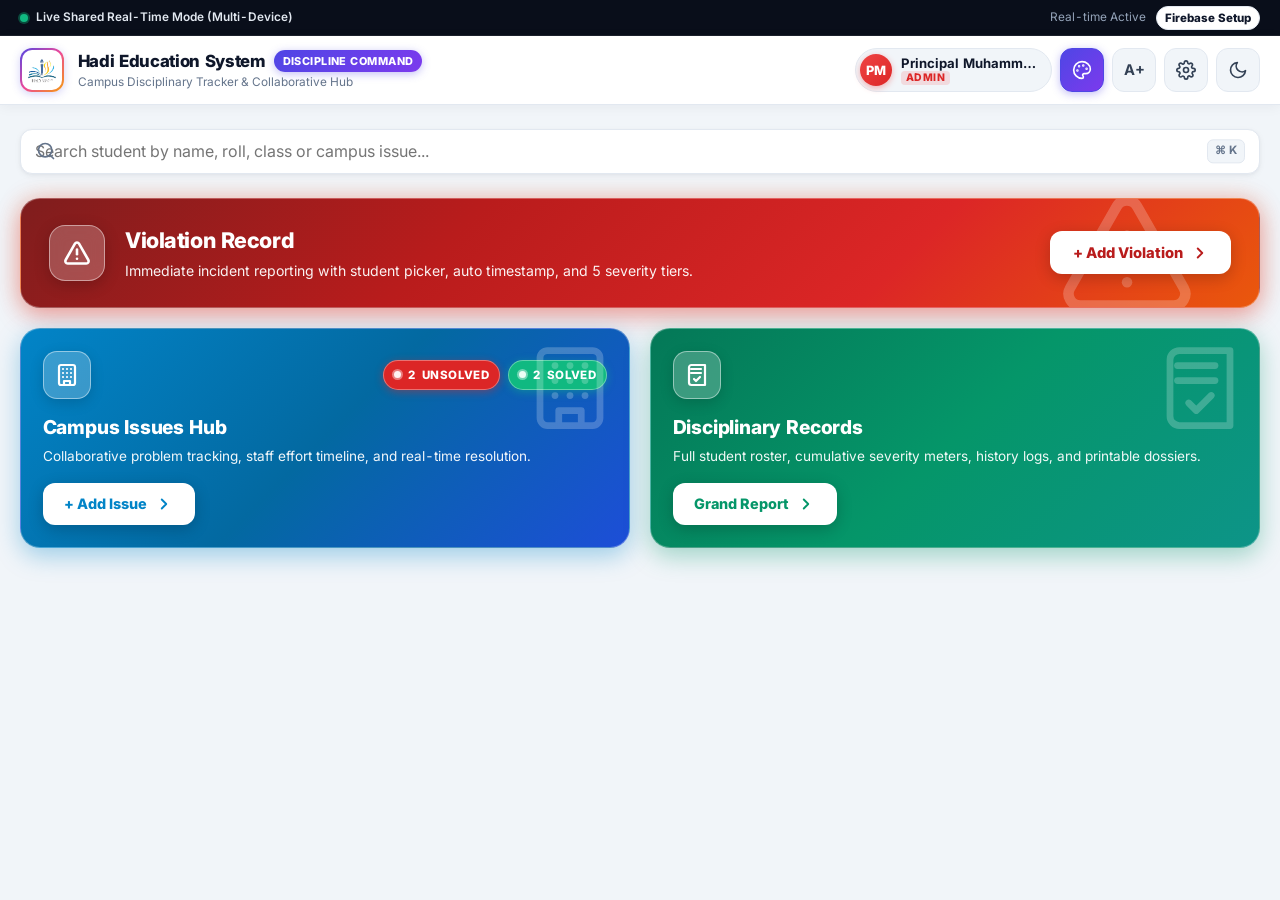
==== commit fa33962d: "Temporarily hide Live Disciplinary Analytics and Priority Watchlist sections" ====
--- a/discipline.html
+++ b/discipline.html
@@ -20,7 +20,7 @@
   <link href="https://fonts.googleapis.com/css2?family=Inter:wght@400;500;600;700;800&display=swap" rel="stylesheet">
 
   <!-- Stylesheet -->
-  <link rel="stylesheet" href="assets/css/discipline.css?v=v33masterform">
+  <link rel="stylesheet" href="assets/css/discipline.css?v=v39hidestats">
 </head>
 <body>
 
@@ -182,8 +182,8 @@
       </div>
     </section>
 
-    <!-- 4 Overview Metrics (Apple Health / Modern Bento Stat Tiles) -->
-    <section class="stats-section">
+    <!-- 4 Overview Metrics (Apple Health / Modern Bento Stat Tiles) & Priority Watchlist - Temporarily hidden per user request -->
+    <section class="stats-section" style="display: none !important;" aria-hidden="true">
       <div class="section-header">
         <div class="section-title-wrap">
           <h3 class="section-title">
@@ -310,13 +310,15 @@
       <!-- Curved Rectangular Violation Form Header Bar -->
       <div class="violation-form-header-bar">
         <div class="vf-header-content">
-          <div class="vf-header-icon-wrap">
-            <svg width="22" height="22" viewBox="0 0 24 24" fill="none" stroke="currentColor" stroke-width="2.4" stroke-linecap="round" stroke-linejoin="round">
-              <path d="m21.73 18-8-14a2 2 0 0 0-3.48 0l-8 14A2 2 0 0 0 4 21h16a2 2 0 0 0 1.73-3Z"/>
-              <line x1="12" y1="9" x2="12" y2="13"/>
-              <line x1="12" y1="17" x2="12.01" y2="17"/>
+          <div class="vf-header-emblem">
+            <svg width="34" height="42" viewBox="0 0 100 126" fill="none" xmlns="http://www.w3.org/2000/svg">
+              <path d="M 50 11 C 50 11 72 20 85 30 C 85 30 87 57 82 74 C 76 91 56 109 50 113 C 44 109 24 91 18 74 C 13 57 15 30 15 30 C 28 20 50 11 50 11 Z" fill="rgba(255, 255, 255, 0.08)" stroke="#FFFFFF" stroke-width="4.0" stroke-linejoin="round"/>
+              <path d="M 46.5 40 L 25 76 C 23.5 78.8 25.5 82 28.8 82 L 71.2 82 C 74.5 82 76.5 78.8 75 76 L 53.5 40 C 51.9 37.3 48.1 37.3 46.5 40 Z" fill="none" stroke="#FFFFFF" stroke-width="5.5" stroke-linejoin="round" stroke-linecap="round"/>
+              <line x1="50" y1="49" x2="50" y2="65" stroke="#FFFFFF" stroke-width="5.5" stroke-linecap="round"/>
+              <circle cx="50" cy="73.5" r="3.2" fill="#FFFFFF"/>
             </svg>
           </div>
+          <div class="vf-header-divider"></div>
           <div class="vf-header-titles">
             <h3 class="vf-bar-title">Violation Form</h3>
             <span class="vf-bar-subtitle">Hadi Disciplinary Citation &amp; Misbehavior Dossier</span>
@@ -327,12 +329,36 @@
 
       <form id="add-violation-form">
         <div class="modal-body vf-modal-body">
-          <!-- Prominent Violation Hazard Mark Watermark in Form Body -->
+          <!-- Exact Center Watermark matching Header Shield & Warning Triangle 100% -->
           <div class="vf-form-watermark" aria-hidden="true">
-            <svg viewBox="0 0 24 24" fill="none" stroke="currentColor" stroke-width="1.8" stroke-linecap="round" stroke-linejoin="round">
-              <path d="m21.73 18-8-14a2 2 0 0 0-3.48 0l-8 14A2 2 0 0 0 4 21h16a2 2 0 0 0 1.73-3Z" fill="currentColor" fill-opacity="0.10"/>
-              <line x1="12" y1="9" x2="12" y2="13" stroke-width="2.4"/>
-              <line x1="12" y1="17" x2="12.01" y2="17" stroke-width="3"/>
+            <svg viewBox="0 0 100 126" fill="none" xmlns="http://www.w3.org/2000/svg">
+              <!-- Outer Shield Badge with Translucent Pink/Red Fill and Soft Coral Stroke -->
+              <path d="M 50 4 C 50 4 75 14 91 25 C 91 25 93 57 87 77 C 80 97 57 116 50 120 C 43 116 20 97 13 77 C 7 57 9 25 9 25 C 25 14 50 4 50 4 Z" 
+                    fill="rgba(239, 68, 68, 0.13)" 
+                    stroke="rgba(239, 68, 68, 0.42)" 
+                    stroke-width="2.4" 
+                    stroke-linejoin="round"/>
+
+              <!-- Concentric Inner Shield Contour in Crisp Soft White -->
+              <path d="M 50 11 C 50 11 72 20 85 30 C 85 30 87 57 82 74 C 76 91 56 109 50 113 C 44 109 24 91 18 74 C 13 57 15 30 15 30 C 28 20 50 11 50 11 Z" 
+                    fill="none" 
+                    stroke="#FFFFFF" 
+                    stroke-width="2.8" 
+                    stroke-linejoin="round" 
+                    opacity="0.94"/>
+
+              <!-- Center Warning Triangle with Rounded Corners and Crisp White Stroke -->
+              <path d="M 46.5 40 L 25 76 C 23.5 78.8 25.5 82 28.8 82 L 71.2 82 C 74.5 82 76.5 78.8 75 76 L 53.5 40 C 51.9 37.3 48.1 37.3 46.5 40 Z" 
+                    fill="none" 
+                    stroke="#FFFFFF" 
+                    stroke-width="5.0" 
+                    stroke-linejoin="round" 
+                    stroke-linecap="round" 
+                    opacity="0.98"/>
+
+              <!-- Crisp White Exclamation Mark -->
+              <line x1="50" y1="49" x2="50" y2="65" stroke="#FFFFFF" stroke-width="5.0" stroke-linecap="round" opacity="0.98"/>
+              <circle cx="50" cy="73.5" r="3.0" fill="#FFFFFF" opacity="0.98"/>
             </svg>
           </div>
 
@@ -347,7 +373,7 @@
             <!-- Student Name Section -->
             <div class="form-group vf-field-group">
               <div class="vf-field-bar">
-                <svg width="15" height="15" viewBox="0 0 24 24" fill="none" stroke="currentColor" stroke-width="2.2" stroke-linecap="round" stroke-linejoin="round"><path d="M19 21v-2a4 4 0 0 0-4-4H9a4 4 0 0 0-4 4v2"/><circle cx="12" cy="7" r="4"/></svg>
+                <svg width="15" height="15" viewBox="0 0 24 24" fill="none" stroke="#DC2626" stroke-width="2.2" stroke-linecap="round" stroke-linejoin="round"><path d="M19 21v-2a4 4 0 0 0-4-4H9a4 4 0 0 0-4 4v2"/><circle cx="12" cy="7" r="4"/></svg>
                 <label for="v-student-name" class="vf-field-label">Student Name *</label>
               </div>
               <div class="vf-input-wrap">
@@ -359,7 +385,7 @@
             <!-- Father Name Section (Optional) -->
             <div class="form-group vf-field-group">
               <div class="vf-field-bar">
-                <svg width="15" height="15" viewBox="0 0 24 24" fill="none" stroke="currentColor" stroke-width="2.2" stroke-linecap="round" stroke-linejoin="round"><path d="M16 21v-2a4 4 0 0 0-4-4H6a4 4 0 0 0-4 4v2"/><circle cx="9" cy="7" r="4"/><path d="M22 21v-2a4 4 0 0 0-3-3.87"/><path d="M16 3.13a4 4 0 0 1 0 7.75"/></svg>
+                <svg width="15" height="15" viewBox="0 0 24 24" fill="none" stroke="#DC2626" stroke-width="2.2" stroke-linecap="round" stroke-linejoin="round"><path d="M16 21v-2a4 4 0 0 0-4-4H6a4 4 0 0 0-4 4v2"/><circle cx="9" cy="7" r="4"/><path d="M22 21v-2a4 4 0 0 0-3-3.87"/><path d="M16 3.13a4 4 0 0 1 0 7.75"/></svg>
                 <label for="v-father-name" class="vf-field-label">Father Name <span class="vf-optional-label">(Optional)</span></label>
               </div>
               <div class="vf-input-wrap">
@@ -368,20 +394,20 @@
             </div>
           </div>
 
-          <!-- Row 2: Class Section (dropdown or manual type) & Parent Phone Number (Optional) -->
+          <!-- Row 2: Class Section (Combobox: Type directly in bar + square dropdown button at end) & Parent Phone Number (Optional) -->
           <div class="vf-row-2col">
-            <!-- Class Section (Unified Dropdown & Manual Typing Combobox) -->
+            <!-- Class Section -->
             <div class="form-group vf-field-group">
               <div class="vf-field-bar">
-                <svg width="15" height="15" viewBox="0 0 24 24" fill="none" stroke="currentColor" stroke-width="2.2" stroke-linecap="round" stroke-linejoin="round"><path d="M4 19.5v-15A2.5 2.5 0 0 1 6.5 2H20v20H6.5a2.5 2.5 0 0 1-2.5-2.5Z"/><path d="M6 6h10"/><path d="M6 10h10"/></svg>
+                <svg width="15" height="15" viewBox="0 0 24 24" fill="none" stroke="#DC2626" stroke-width="2.2" stroke-linecap="round" stroke-linejoin="round"><path d="M4 19.5v-15A2.5 2.5 0 0 1 6.5 2H20v20H6.5a2.5 2.5 0 0 1-2.5-2.5Z"/><path d="M6 6h10"/><path d="M6 10h10"/></svg>
                 <label for="v-class-select" class="vf-field-label">Class <span class="vf-optional-label">(Optional)</span></label>
               </div>
               <div class="vf-combobox-wrap" id="v-class-combobox-wrap">
                 <div class="vf-combobox-group">
-                  <input type="text" id="v-class-select" class="form-control vf-combobox-input" placeholder="Type class or click square..." autocomplete="off">
-                  <button type="button" id="v-class-dropdown-trigger" class="vf-combobox-square-btn" aria-label="Open classes dropdown" title="Click square to select class">
-                    <svg width="18" height="18" viewBox="0 0 24 24" fill="none" stroke="currentColor" stroke-width="2.5" stroke-linecap="round" stroke-linejoin="round">
-                      <path d="m6 9 6 6 6-6"/>
+                  <input type="text" id="v-class-select" class="form-control vf-input-bar vf-combobox-input" placeholder="Select or type class..." autocomplete="off">
+                  <button type="button" id="v-class-dropdown-trigger" class="vf-combobox-square-btn" aria-label="Toggle class dropdown">
+                    <svg width="18" height="18" viewBox="0 0 24 24" fill="none" stroke="#DC2626" stroke-width="2.5" stroke-linecap="round" stroke-linejoin="round">
+                      <polyline points="6 9 12 15 18 9"></polyline>
                     </svg>
                   </button>
                 </div>
@@ -407,7 +433,7 @@
             <!-- Parent Phone Number Section (Optional) -->
             <div class="form-group vf-field-group">
               <div class="vf-field-bar">
-                <svg width="15" height="15" viewBox="0 0 24 24" fill="none" stroke="currentColor" stroke-width="2.2" stroke-linecap="round" stroke-linejoin="round"><path d="M22 16.92v3a2 2 0 0 1-2.18 2 19.79 19.79 0 0 1-8.63-3.07 19.5 19.5 0 0 1-6-6 19.79 19.79 0 0 1-3.07-8.67A2 2 0 0 1 4.11 2h3a2 2 0 0 1 2 1.72 12.84 12.84 0 0 0 .7 2.81 2 2 0 0 1-.45 2.11L8.09 9.91a16 16 0 0 0 6 6l1.27-1.27a2 2 0 0 1 2.11-.45 12.84 12.84 0 0 0 2.81.7A2 2 0 0 1 22 16.92z"/></svg>
+                <svg width="15" height="15" viewBox="0 0 24 24" fill="#DC2626" stroke="#DC2626" stroke-width="0.5"><path d="M22 16.92v3a2 2 0 0 1-2.18 2 19.79 19.79 0 0 1-8.63-3.07 19.5 19.5 0 0 1-6-6 19.79 19.79 0 0 1-3.07-8.67A2 2 0 0 1 4.11 2h3a2 2 0 0 1 2 1.72 12.84 12.84 0 0 0 .7 2.81 2 2 0 0 1-.45 2.11L8.09 9.91a16 16 0 0 0 6 6l1.27-1.27a2 2 0 0 1 2.11-.45 12.84 12.84 0 0 0 2.81.7A2 2 0 0 1 22 16.92z"/></svg>
                 <label for="v-parent-phone" class="vf-field-label">Parent Phone Num <span class="vf-optional-label">(Optional)</span></label>
               </div>
               <div class="vf-input-wrap">
@@ -419,10 +445,18 @@
           <!-- Row 3: Incident Date & Time (Automatic System Live) -->
           <div class="form-group vf-field-group">
             <div class="vf-field-bar">
-              <svg width="15" height="15" viewBox="0 0 24 24" fill="none" stroke="currentColor" stroke-width="2.2" stroke-linecap="round" stroke-linejoin="round"><circle cx="12" cy="12" r="10"/><polyline points="12 6 12 12 16 14"/></svg>
+              <svg width="15" height="15" viewBox="0 0 24 24" fill="none" stroke="#DC2626" stroke-width="2.2" stroke-linecap="round" stroke-linejoin="round"><circle cx="12" cy="12" r="10"/><polyline points="12 6 12 12 16 14"/></svg>
               <label for="v-date-time" class="vf-field-label">Incident Date &amp; Time (Automatic)</label>
             </div>
-            <div class="vf-input-wrap">
+            <div class="vf-input-wrap vf-datetime-box">
+              <div class="vf-cal-badge">
+                <svg width="18" height="18" viewBox="0 0 24 24" fill="none" stroke="#475569" stroke-width="2.2" stroke-linecap="round" stroke-linejoin="round">
+                  <rect x="3" y="4" width="18" height="18" rx="2" ry="2"/>
+                  <line x1="16" y1="2" x2="16" y2="6"/>
+                  <line x1="8" y1="2" x2="8" y2="6"/>
+                  <line x1="3" y1="10" x2="21" y2="10"/>
+                </svg>
+              </div>
               <input type="text" id="v-date-time" class="form-control vf-input-bar vf-date-input" readonly placeholder="Automatic system timestamp...">
             </div>
           </div>
@@ -430,27 +464,32 @@
           <!-- Row 4: Violation Details Section -->
           <div class="form-group vf-field-group">
             <div class="vf-field-bar">
-              <svg width="15" height="15" viewBox="0 0 24 24" fill="none" stroke="currentColor" stroke-width="2.2" stroke-linecap="round" stroke-linejoin="round"><path d="M14 2H6a2 2 0 0 0-2 2v16a2 2 0 0 0 2 2h12a2 2 0 0 0 2-2V8z"/><polyline points="14 2 14 8 20 8"/><line x1="16" y1="13" x2="8" y2="13"/><line x1="16" y1="17" x2="8" y2="17"/><polyline points="10 9 9 9 8 9"/></svg>
+              <svg width="15" height="15" viewBox="0 0 24 24" fill="none" stroke="#DC2626" stroke-width="2.2" stroke-linecap="round" stroke-linejoin="round"><path d="M14 2H6a2 2 0 0 0-2 2v16a2 2 0 0 0 2 2h12a2 2 0 0 0 2-2V8z"/><polyline points="14 2 14 8 20 8"/><line x1="16" y1="13" x2="8" y2="13"/><line x1="16" y1="17" x2="8" y2="17"/><polyline points="10 9 9 9 8 9"/></svg>
               <label for="violation-details-input" class="vf-field-label">Violation Details *</label>
             </div>
-            <textarea id="violation-details-input" class="form-control vf-textarea-bar" rows="2" dir="auto" placeholder="Describe the incident details (English or اردو میں تفصیل لکھیں)..." required></textarea>
+            <textarea id="violation-details-input" class="form-control vf-textarea-bar" rows="2" dir="auto" placeholder="Describe the violation incident details..." required></textarea>
             
             <div class="quick-tags vf-quick-tags">
-              <span class="form-helper" style="display: block; width: 100%; margin-bottom: 3px; font-weight: 700; font-size: 0.76rem; color: var(--text-secondary);">Tap quick infraction tag:</span>
-              <button type="button" class="tag-btn" data-tag="Late Arrival">Late Arrival</button>
-              <button type="button" class="tag-btn" data-tag="Uniform Violation">Uniform Violation</button>
-              <button type="button" class="tag-btn" data-tag="Disruptive Behavior">Disruptive Behavior</button>
-              <button type="button" class="tag-btn" data-tag="Fighting / Bullying">Fighting / Bullying</button>
-              <button type="button" class="tag-btn" data-tag="Mobile Phone">Mobile Phone</button>
-              <button type="button" class="tag-btn" data-tag="Incomplete Homework">Incomplete Homework</button>
-              <button type="button" class="tag-btn" data-tag="Disrespect">Disrespect</button>
+              <div class="vf-tags-label-row">
+                <svg width="15" height="15" viewBox="0 0 24 24" fill="none" stroke="#DC2626" stroke-width="2.2" stroke-linecap="round" stroke-linejoin="round"><path d="M12 2H2v10l9.29 9.29c.94.94 2.48.94 3.42 0l6.58-6.58c.94-.94.94-2.48 0-3.42L12 2Z"/><circle cx="7" cy="7" r=".5" fill="#DC2626"/></svg>
+                <span class="vf-tags-label">Tap quick infraction tag:</span>
+              </div>
+              <div class="vf-tags-flex">
+                <button type="button" class="tag-btn" data-tag="Late Arrival">Late Arrival</button>
+                <button type="button" class="tag-btn" data-tag="Uniform Violation">Uniform Violation</button>
+                <button type="button" class="tag-btn" data-tag="Disruptive Behavior">Disruptive Behavior</button>
+                <button type="button" class="tag-btn" data-tag="Fighting / Bullying">Fighting / Bullying</button>
+                <button type="button" class="tag-btn" data-tag="Mobile Phone">Mobile Phone</button>
+                <button type="button" class="tag-btn" data-tag="Incomplete Homework">Incomplete Homework</button>
+                <button type="button" class="tag-btn" data-tag="Disrespect">Disrespect</button>
+              </div>
             </div>
           </div>
 
           <!-- Row 5: Severity Levels Section (Minimal, Elegant, No Icons) -->
           <div class="form-group vf-field-group" style="margin-bottom: 0.25rem;">
             <div class="vf-field-bar">
-              <svg width="15" height="15" viewBox="0 0 24 24" fill="none" stroke="currentColor" stroke-width="2.2" stroke-linecap="round" stroke-linejoin="round"><path d="m21.73 18-8-14a2 2 0 0 0-3.48 0l-8 14A2 2 0 0 0 4 21h16a2 2 0 0 0 1.73-3Z"/><line x1="12" y1="9" x2="12" y2="13"/><line x1="12" y1="17" x2="12.01" y2="17"/></svg>
+              <svg width="15" height="15" viewBox="0 0 24 24" fill="none" stroke="#DC2626" stroke-width="2.2" stroke-linecap="round" stroke-linejoin="round"><path d="m21.73 18-8-14a2 2 0 0 0-3.48 0l-8 14A2 2 0 0 0 4 21h16a2 2 0 0 0 1.73-3Z"/><line x1="12" y1="9" x2="12" y2="13"/><line x1="12" y1="17" x2="12.01" y2="17"/></svg>
               <label class="vf-field-label">Disciplinary Violation Level (Select One) *</label>
             </div>
             <div class="severity-selector vf-severity-selector">
@@ -1049,7 +1088,7 @@
   <!-- Scripts: Firebase Config, Auth System & Collaborative Application -->
   <script src="assets/js/firebase-config.js?v=v33masterform"></script>
   <script src="assets/js/discipline-auth.js?v=v33masterform"></script>
-  <script src="assets/js/discipline-app.js?v=v33masterform"></script>
+  <script src="assets/js/discipline-app.js?v=v39hidestats"></script>
 
   <!-- Service Worker Registration for Instant Launch & Offline Mode -->
   <script>
--- a/assets/css/discipline.css
+++ b/assets/css/discipline.css
@@ -3311,17 +3311,19 @@
 
 #add-violation-modal .violation-form-dialog {
   width: 95% !important;
-  max-width: 580px !important;
-  max-height: calc(100dvh - 24px) !important;
+  max-width: 610px !important;
+  max-height: calc(100dvh - 20px) !important;
   height: auto !important;
-  border-radius: 20px !important;
+  border-radius: 24px !important;
+  background: #FFFFFF !important;
+  border: 2px solid #E11D48 !important;
+  box-shadow: 0 0 0 1px rgba(225, 29, 72, 0.45), 0 24px 65px rgba(0, 0, 0, 0.45) !important;
   display: flex !important;
   flex-direction: column !important;
   overflow: hidden !important;
   margin: auto !important;
   position: relative !important;
   animation: modalPopSpring 0.28s cubic-bezier(0.175, 0.885, 0.32, 1.15) !important;
-  box-shadow: 0 12px 36px rgba(0, 0, 0, 0.32), 0 0 0 1px rgba(220, 38, 38, 0.25) !important;
   transform: translateZ(0);
   -webkit-transform: translateZ(0);
   backface-visibility: hidden;
@@ -3338,20 +3340,20 @@
 }
 
 .violation-form-dialog {
-  max-width: 580px;
-  max-height: calc(100dvh - 24px);
-  background: linear-gradient(180deg, #FFF9F9 0%, #FFFFFF 100%);
-  border: 2px solid rgba(220, 38, 38, 0.4);
-  box-shadow: 0 14px 40px -10px rgba(220, 38, 38, 0.22), 0 0 1px rgba(220, 38, 38, 0.5);
+  max-width: 610px;
+  max-height: calc(100dvh - 20px);
+  background: #FFFFFF;
+  border: 2px solid #E11D48;
+  box-shadow: 0 0 0 1px rgba(225, 29, 72, 0.45), 0 24px 65px rgba(0, 0, 0, 0.45);
   position: relative;
   display: flex;
   flex-direction: column;
 }
 
 [data-theme="dark"] .violation-form-dialog {
-  background: linear-gradient(180deg, #1C0F12 0%, #111827 100%);
-  border: 2px solid rgba(239, 68, 68, 0.5);
-  box-shadow: 0 14px 40px -10px rgba(220, 38, 38, 0.35);
+  background: #111827;
+  border: 2px solid rgba(239, 68, 68, 0.6);
+  box-shadow: 0 0 0 1px rgba(239, 68, 68, 0.4), 0 24px 65px rgba(0, 0, 0, 0.6);
 }
 
 /* Centered High-Visibility Watermark of Violation Hazard Sign in Form */
@@ -3365,12 +3367,10 @@
   left: 50%;
   top: 50%;
   transform: translate(-50%, -50%);
-  width: 250px;
-  height: 250px;
-  max-width: 60%;
-  max-height: 60%;
-  color: #DC2626;
-  opacity: 0.12;
+  width: 320px;
+  height: 380px;
+  max-width: 78%;
+  max-height: 75%;
   pointer-events: none;
   z-index: 0;
   display: flex;
@@ -3385,20 +3385,20 @@
 }
 
 [data-theme="dark"] .vf-form-watermark {
-  color: #EF4444;
-  opacity: 0.18;
+  opacity: 0.85 !important;
 }
 
 /* Curved Rectangular Violation Form Header Bar */
 .violation-form-header-bar {
-  margin: 0.75rem 0.75rem 0 0.75rem;
-  border-radius: 12px;
-  background: linear-gradient(135deg, #DC2626 0%, #B91C1C 55%, #991B1B 100%);
-  padding: 0.75rem 1rem;
+  margin: 10px 10px 0 10px;
+  border-radius: 16px;
+  background: linear-gradient(180deg, #D71921 0%, #B9121A 48%, #8E0A11 100%) !important;
+  border: 1px solid rgba(255, 255, 255, 0.25);
+  padding: 0.82rem 1.15rem;
   display: flex;
   align-items: center;
   justify-content: space-between;
-  box-shadow: 0 6px 18px rgba(220, 38, 38, 0.32);
+  box-shadow: 0 4px 18px rgba(185, 18, 26, 0.42);
   color: #FFFFFF;
   position: relative;
   z-index: 1;
@@ -3408,44 +3408,53 @@
 .vf-header-content {
   display: flex;
   align-items: center;
-  gap: 0.75rem;
+  gap: 0;
   flex: 1;
   min-width: 0;
 }
 
-.vf-header-icon-wrap {
-  width: 38px;
-  height: 38px;
-  border-radius: 10px;
-  background: rgba(255, 255, 255, 0.18);
+.vf-header-emblem {
   display: flex;
   align-items: center;
   justify-content: center;
   flex-shrink: 0;
-  border: 1px solid rgba(255, 255, 255, 0.3);
-  box-shadow: inset 0 1px 2px rgba(255, 255, 255, 0.2);
+}
+
+.vf-header-emblem svg {
+  display: block;
+  width: 32px;
+  height: 38px;
+  filter: drop-shadow(0 2px 4px rgba(0, 0, 0, 0.25));
+}
+
+.vf-header-divider {
+  width: 1.5px;
+  height: 34px;
+  background: rgba(255, 255, 255, 0.45);
+  margin: 0 0.85rem 0 0.65rem;
+  flex-shrink: 0;
 }
 
 .vf-header-titles {
   display: flex;
   flex-direction: column;
-  gap: 0.05rem;
+  gap: 0.1rem;
   min-width: 0;
 }
 
 .vf-bar-title {
-  font-size: 1.15rem;
-  font-weight: 900;
+  font-size: 1.35rem;
+  font-weight: 800;
   letter-spacing: -0.01em;
   color: #FFFFFF;
   margin: 0;
-  line-height: 1.2;
+  line-height: 1.15;
 }
 
 .vf-bar-subtitle {
-  font-size: 0.74rem;
-  color: rgba(255, 255, 255, 0.88);
-  font-weight: 600;
+  font-size: 0.76rem;
+  color: rgba(255, 255, 255, 0.95);
+  font-weight: 500;
   letter-spacing: 0.01em;
   white-space: nowrap;
   overflow: hidden;
@@ -3457,10 +3466,11 @@
   width: 32px;
   height: 32px;
   border-radius: 50%;
-  background: rgba(255, 255, 255, 0.16);
-  border: 1px solid rgba(255, 255, 255, 0.25);
-  color: #FFFFFF;
-  font-size: 1.3rem;
+  background: rgba(0, 0, 0, 0.22);
+  border: 1.5px solid rgba(255, 255, 255, 0.35);
+  color: #FFFFFF;
+  font-size: 1.4rem;
+  font-weight: 300;
   line-height: 1;
   display: flex;
   align-items: center;
@@ -3471,7 +3481,7 @@
 }
 
 .vf-close-btn:hover {
-  background: rgba(255, 255, 255, 0.32);
+  background: rgba(0, 0, 0, 0.38);
   transform: scale(1.06);
 }
 
@@ -3613,40 +3623,41 @@
 }
 
 .vf-input-bar,
-.vf-select-bar,
 .vf-textarea-bar {
   width: 100%;
   border-radius: 10px;
   padding: 0.58rem 0.85rem;
-  font-size: 0.86rem;
-  font-weight: 600;
-  border: 1.5px solid var(--border-color);
-  background: rgba(255, 255, 255, 0.90);
-  color: var(--text-primary);
+  font-size: 0.88rem;
+  font-weight: 500;
+  border: 1.5px solid #CBD5E1;
+  background: rgba(255, 255, 255, 0.48);
+  backdrop-filter: blur(3px);
+  -webkit-backdrop-filter: blur(3px);
+  color: #0F172A;
   transition: border-color 0.15s ease, box-shadow 0.15s ease, background 0.15s ease;
   position: relative;
   z-index: 1;
 }
 
+.vf-input-bar::placeholder,
+.vf-textarea-bar::placeholder {
+  color: #94A3B8;
+  font-weight: 400;
+}
+
 [data-theme="dark"] .vf-input-bar,
-[data-theme="dark"] .vf-select-bar,
 [data-theme="dark"] .vf-textarea-bar {
-  background: rgba(17, 24, 39, 0.90);
-}
-
-.vf-select-bar {
-  appearance: none;
-  -webkit-appearance: none;
-  -moz-appearance: none;
-  background-image: url("data:image/svg+xml,%3Csvg xmlns='http://www.w3.org/2000/svg' width='16' height='16' viewBox='0 0 24 24' fill='none' stroke='%23DC2626' stroke-width='2.5' stroke-linecap='round' stroke-linejoin='round'%3E%3Cpath d='m6 9 6 6 6-6'/%3E%3C/svg%3E");
-  background-repeat: no-repeat;
-  background-position: right 0.75rem center;
-  background-size: 16px;
-  padding-right: 2.2rem;
-  cursor: pointer;
-}
-
-/* Unified Combobox (Dropdown & Manual Typing) */
+  background: rgba(17, 24, 39, 0.95);
+  border-color: #334155;
+  color: #F8FAFC;
+}
+
+[data-theme="dark"] .vf-input-bar::placeholder,
+[data-theme="dark"] .vf-textarea-bar::placeholder {
+  color: #64748B;
+}
+
+/* Combobox: Rectangular typing bar + Small Square Dropdown button at end */
 .vf-combobox-wrap {
   position: relative;
   width: 100%;
@@ -3667,27 +3678,23 @@
   border-bottom-right-radius: 0 !important;
   border-top-left-radius: 10px !important;
   border-bottom-left-radius: 10px !important;
-  border: 1.5px solid var(--border-color);
+  border: 1.5px solid #CBD5E1;
   border-right: none;
   padding: 0.58rem 0.85rem;
-  font-size: 0.86rem;
-  font-weight: 600;
-  background: rgba(255, 255, 255, 0.95);
-  color: var(--text-primary);
+  font-size: 0.88rem;
+  font-weight: 500;
+  background: rgba(255, 255, 255, 0.48);
+  backdrop-filter: blur(3px);
+  -webkit-backdrop-filter: blur(3px);
+  color: #0F172A;
   transition: border-color 0.15s ease, box-shadow 0.15s ease;
   position: relative;
   z-index: 2;
 }
 
-[data-theme="dark"] .vf-combobox-group .vf-combobox-input {
-  background: rgba(17, 24, 39, 0.92);
-  border-color: rgba(255, 255, 255, 0.18);
-  color: #F8FAFC;
-}
-
 .vf-combobox-group .vf-combobox-input:focus {
   border-color: #DC2626;
-  box-shadow: 0 0 0 3px rgba(220, 38, 38, 0.18);
+  box-shadow: 0 0 0 3px rgba(220, 38, 38, 0.15);
   outline: none;
   z-index: 3;
 }
@@ -3700,8 +3707,8 @@
   align-items: center;
   justify-content: center;
   background: #FEE2E2;
-  border: 1.5px solid var(--border-color);
-  border-left: 1.5px solid rgba(220, 38, 38, 0.25);
+  border: 1.5px solid #CBD5E1;
+  border-left: 1px solid rgba(220, 38, 38, 0.25);
   border-top-right-radius: 10px;
   border-bottom-right-radius: 10px;
   border-top-left-radius: 0;
@@ -3716,6 +3723,7 @@
 
 .vf-combobox-square-btn svg {
   transition: transform 0.2s cubic-bezier(0.16, 1, 0.3, 1);
+  stroke: #DC2626;
 }
 
 .vf-combobox-square-btn:hover {
@@ -3731,12 +3739,19 @@
 }
 
 .vf-combobox-square-btn.open svg {
+  stroke: #FFFFFF;
   transform: rotate(180deg);
 }
 
+[data-theme="dark"] .vf-combobox-group .vf-combobox-input {
+  background: rgba(17, 24, 39, 0.95);
+  border-color: #334155;
+  color: #F8FAFC;
+}
+
 [data-theme="dark"] .vf-combobox-square-btn {
-  background: rgba(220, 38, 38, 0.22);
-  border-color: rgba(255, 255, 255, 0.18);
+  background: rgba(220, 38, 38, 0.2);
+  border-color: #334155;
   border-left-color: rgba(239, 68, 68, 0.4);
   color: #F87171;
 }
@@ -3757,8 +3772,8 @@
   top: calc(100% + 4px);
   left: 0;
   right: 0;
-  background: var(--bg-surface);
-  border: 1.5px solid var(--border-color);
+  background: #FFFFFF;
+  border: 1.5px solid #CBD5E1;
   border-radius: 12px;
   box-shadow: 0 10px 28px rgba(0, 0, 0, 0.16), 0 0 0 1px rgba(220, 38, 38, 0.15);
   max-height: 200px;
@@ -3782,9 +3797,9 @@
 .vf-combobox-item {
   padding: 0.5rem 0.75rem;
   border-radius: 8px;
-  font-size: 0.84rem;
+  font-size: 0.86rem;
   font-weight: 700;
-  color: var(--text-primary);
+  color: #0F172A;
   cursor: pointer;
   display: flex;
   align-items: center;
@@ -3794,13 +3809,13 @@
 
 .vf-combobox-item:hover,
 .vf-combobox-item.active {
-  background: rgba(220, 38, 38, 0.1);
+  background: #FEE2E2;
   color: #DC2626;
 }
 
 [data-theme="dark"] .vf-combobox-menu {
   background: #1E293B;
-  border-color: rgba(255, 255, 255, 0.15);
+  border-color: #334155;
 }
 
 [data-theme="dark"] .vf-combobox-item {
@@ -3815,6 +3830,7 @@
 
 .vf-input-bar:focus,
 .vf-select-bar:focus,
+.vf-custom-select:focus,
 .vf-textarea-bar:focus {
   border-color: #DC2626;
   box-shadow: 0 0 0 3px rgba(220, 38, 38, 0.18);
@@ -3831,63 +3847,111 @@
   100% { border-color: var(--border-color); box-shadow: none; }
 }
 
-.vf-inline-badge-btn {
+/* Incident Date & Time bar with slate calendar icon */
+.vf-datetime-box {
+  position: relative;
+  display: flex;
+  align-items: center;
+  width: 100%;
+}
+
+.vf-cal-badge {
   position: absolute;
-  right: 6px;
+  left: 12px;
   top: 50%;
   transform: translateY(-50%);
-  background: var(--bg-surface-alt);
-  border: 1px solid var(--border-color);
-  color: var(--brand-primary);
-  font-size: 0.72rem;
-  font-weight: 800;
-  padding: 3px 8px;
-  border-radius: 8px;
+  z-index: 2;
+  pointer-events: none;
+  display: flex;
+  align-items: center;
+  justify-content: center;
+  color: #475569;
+}
+
+.vf-datetime-box .vf-date-input {
+  padding-left: 2.6rem !important;
+  background: rgba(248, 250, 252, 0.48) !important;
+  backdrop-filter: blur(3px);
+  -webkit-backdrop-filter: blur(3px);
+  color: #0F172A !important;
+  font-size: 0.9rem !important;
+  font-weight: 700 !important;
+  border: 1.5px solid #CBD5E1 !important;
+  letter-spacing: -0.01em;
+}
+
+[data-theme="dark"] .vf-datetime-box .vf-date-input {
+  background: #1E293B !important;
+  color: #F8FAFC !important;
+  border-color: #334155 !important;
+}
+
+[data-theme="dark"] .vf-cal-badge {
+  color: #94A3B8;
+}
+
+/* Quick Infraction Tags */
+.vf-quick-tags {
+  margin-top: 0.45rem;
+}
+
+.vf-tags-label-row {
+  display: flex;
+  align-items: center;
+  gap: 0.4rem;
+  margin-bottom: 0.35rem;
+}
+
+.vf-tags-label {
+  font-size: 0.8rem;
+  font-weight: 800;
+  color: #0F172A;
+}
+
+[data-theme="dark"] .vf-tags-label {
+  color: #F8FAFC;
+}
+
+.vf-tags-flex {
+  display: flex;
+  flex-wrap: wrap;
+  gap: 0.4rem;
+}
+
+.vf-tags-flex .tag-btn {
+  background: #FFFFFF;
+  border: 1.5px solid #CBD5E1;
+  border-radius: 9999px;
+  padding: 0.3rem 0.75rem;
+  font-size: 0.78rem;
+  font-weight: 600;
+  color: #1E293B;
   cursor: pointer;
   transition: all 0.15s ease;
-}
-
-.vf-inline-badge-btn:hover {
-  background: var(--brand-primary-light);
-  border-color: var(--brand-primary-border);
-}
-
-.vf-date-input {
-  background: var(--bg-surface-alt);
-  color: var(--text-secondary);
-  font-weight: 700;
-  cursor: default;
-}
-
-.vf-quick-tags {
-  display: flex;
-  flex-wrap: wrap;
-  gap: 0.35rem;
-  margin-top: 0.35rem;
-}
-
-.vf-quick-tags .tag-btn {
-  background: var(--bg-surface-alt);
-  border: 1px solid var(--border-color);
-  border-radius: 9999px;
-  padding: 0.28rem 0.65rem;
-  font-size: 0.76rem;
-  font-weight: 600;
-  color: var(--text-secondary);
-  cursor: pointer;
-  transition: all 0.15s ease;
-  user-select: none;
-}
-
-.vf-quick-tags .tag-btn:hover {
-  background: rgba(220, 38, 38, 0.08);
-  border-color: rgba(220, 38, 38, 0.3);
-  color: #DC2626;
+  box-shadow: 0 1px 2px rgba(0, 0, 0, 0.03);
+}
+
+.vf-tags-flex .tag-btn:hover {
+  background: #FEE2E2;
+  border-color: #F87171;
+  color: #991B1B;
   transform: translateY(-1px);
 }
 
-.vf-quick-tags .tag-btn:active {
+.vf-tags-flex .tag-btn:active {
   transform: translateY(0);
+}
+
+[data-theme="dark"] .vf-tags-flex .tag-btn {
+  background: #1E293B;
+  border-color: #334155;
+  color: #E2E8F0;
+}
+
+[data-theme="dark"] .vf-tags-flex .tag-btn:hover {
+  background: rgba(220, 38, 38, 0.2);
+  border-color: rgba(239, 68, 68, 0.4);
+  color: #FCA5A5;
 }
 
 /* ==========================================================================
@@ -3939,12 +4003,12 @@
 /* 1. Low: Soft Green */
 .vf-severity-selector .btn-sev-low {
   background: #ECFDF5 !important;
-  border-color: #A7F3D0 !important;
+  border-color: #10B981 !important;
   color: #065F46 !important;
 }
 .vf-severity-selector .btn-sev-low:hover {
   background: #D1FAE5 !important;
-  border-color: #6EE7B7 !important;
+  border-color: #059669 !important;
 }
 .vf-severity-selector .btn-sev-low.active {
   background: #D1FAE5 !important;
@@ -3952,73 +4016,89 @@
   box-shadow: 0 0 0 2px rgba(5, 150, 105, 0.35) !important;
   font-weight: 800 !important;
 }
-
-/* 2. Medium: Soft Yellow/Golden */
+.vf-severity-selector .btn-sev-low .sev-points {
+  color: #059669 !important;
+}
+
+/* 2. Medium: Warm Golden Yellow (Default Selected in Reference Image) */
 .vf-severity-selector .btn-sev-medium {
-  background: #FEFCE8 !important;
-  border-color: #FDE68A !important;
-  color: #854D0E !important;
+  background: #FEF9C3 !important;
+  border-color: #F59E0B !important;
+  color: #78350F !important;
 }
 .vf-severity-selector .btn-sev-medium:hover {
-  background: #FEF9C3 !important;
-  border-color: #FCD34D !important;
+  background: #FEF08A !important;
+  border-color: #D97706 !important;
 }
 .vf-severity-selector .btn-sev-medium.active {
-  background: #FEF9C3 !important;
-  border-color: #D97706 !important;
-  box-shadow: 0 0 0 2px rgba(217, 119, 6, 0.35) !important;
+  background: #FEF08A !important;
+  border: 2px solid #D97706 !important;
+  box-shadow: 0 0 0 3px rgba(217, 119, 6, 0.45) !important;
   font-weight: 800 !important;
+  color: #78350F !important;
+}
+.vf-severity-selector .btn-sev-medium .sev-points {
+  color: #B45309 !important;
 }
 
 /* 3. High: Soft Orange */
 .vf-severity-selector .btn-sev-high {
-  background: #FFF7ED !important;
-  border-color: #FED7AA !important;
+  background: #FFEDD5 !important;
+  border-color: #FB923C !important;
   color: #9A3412 !important;
 }
 .vf-severity-selector .btn-sev-high:hover {
-  background: #FFEDD5 !important;
-  border-color: #FDBA74 !important;
+  background: #FED7AA !important;
+  border-color: #EA580C !important;
 }
 .vf-severity-selector .btn-sev-high.active {
-  background: #FFEDD5 !important;
+  background: #FED7AA !important;
   border-color: #EA580C !important;
   box-shadow: 0 0 0 2px rgba(234, 88, 12, 0.35) !important;
   font-weight: 800 !important;
 }
+.vf-severity-selector .btn-sev-high .sev-points {
+  color: #EA580C !important;
+}
 
 /* 4. Extreme: Soft Red/Pink */
 .vf-severity-selector .btn-sev-extreme {
-  background: #FEF2F2 !important;
-  border-color: #FECACA !important;
-  color: #991B1B !important;
+  background: #FFE4E6 !important;
+  border-color: #F43F5E !important;
+  color: #9F1239 !important;
 }
 .vf-severity-selector .btn-sev-extreme:hover {
-  background: #FEE2E2 !important;
-  border-color: #FCA5A5 !important;
+  background: #FECDD3 !important;
+  border-color: #E11D48 !important;
 }
 .vf-severity-selector .btn-sev-extreme.active {
-  background: #FEE2E2 !important;
-  border-color: #DC2626 !important;
-  box-shadow: 0 0 0 2px rgba(220, 38, 38, 0.35) !important;
+  background: #FECDD3 !important;
+  border-color: #E11D48 !important;
+  box-shadow: 0 0 0 2px rgba(225, 29, 72, 0.35) !important;
   font-weight: 800 !important;
 }
-
-/* 5. Ultra: Deep Crimson or Sophisticated Purple */
+.vf-severity-selector .btn-sev-extreme .sev-points {
+  color: #E11D48 !important;
+}
+
+/* 5. Ultra: Deep Ruby / Wine Red */
 .vf-severity-selector .btn-sev-ultra {
-  background: #581C87 !important;
-  border-color: #7E22CE !important;
+  background: #831843 !important;
+  border-color: #9D174D !important;
   color: #FFFFFF !important;
 }
 .vf-severity-selector .btn-sev-ultra:hover {
-  background: #6B21A8 !important;
-  border-color: #9333EA !important;
+  background: #701A39 !important;
+  border-color: #BE185D !important;
 }
 .vf-severity-selector .btn-sev-ultra.active {
-  background: #4A044E !important;
-  border-color: #A21CAF !important;
-  box-shadow: 0 0 0 2px rgba(162, 28, 175, 0.45) !important;
+  background: #701A39 !important;
+  border-color: #BE185D !important;
+  box-shadow: 0 0 0 2px rgba(190, 24, 93, 0.45) !important;
   font-weight: 800 !important;
+}
+.vf-severity-selector .btn-sev-ultra .sev-points {
+  color: #FCE7F3 !important;
 }
 
 /* Dark theme overrides for severity cards */
@@ -4067,14 +4147,14 @@
 }
 
 [data-theme="dark"] .vf-severity-selector .btn-sev-ultra {
-  background: rgba(88, 28, 135, 0.4) !important;
-  border-color: rgba(168, 85, 247, 0.4) !important;
-  color: #E9D5FF !important;
+  background: rgba(131, 24, 67, 0.4) !important;
+  border-color: rgba(190, 24, 93, 0.4) !important;
+  color: #FCE7F3 !important;
 }
 [data-theme="dark"] .vf-severity-selector .btn-sev-ultra.active {
-  background: rgba(88, 28, 135, 0.7) !important;
-  border-color: #C084FC !important;
-  box-shadow: 0 0 0 2px rgba(192, 132, 252, 0.4) !important;
+  background: rgba(131, 24, 67, 0.7) !important;
+  border-color: #F43F5E !important;
+  box-shadow: 0 0 0 2px rgba(244, 63, 94, 0.4) !important;
 }
 
 /* Mobile: Responsive 2-column grid, with Ultra spanning full width */
@@ -4247,28 +4327,58 @@
 }
 
 .vf-modal-footer {
-  padding: 0.85rem 1.15rem;
-  border-top: 1px solid var(--border-color);
-  background: var(--bg-surface-alt);
+  padding: 0.65rem 1.15rem 1.15rem 1.15rem;
+  border-top: none !important;
+  background: transparent !important;
   display: flex;
   align-items: center;
   justify-content: flex-end;
-  gap: 0.75rem;
+  gap: 0.85rem;
   position: relative;
   z-index: 1;
+}
+
+.vf-cancel-btn {
+  background: #FFFFFF !important;
+  border: 1.5px solid #CBD5E1 !important;
+  color: #0F172A !important;
+  font-weight: 700 !important;
+  border-radius: 12px !important;
+  padding: 0.65rem 1.4rem !important;
+  box-shadow: 0 1px 2px rgba(0, 0, 0, 0.04) !important;
+  transition: all 0.15s ease !important;
+  display: inline-flex !important;
+  align-items: center !important;
+  justify-content: center !important;
+  cursor: pointer !important;
+}
+
+.vf-cancel-btn:hover {
+  background: #F1F5F9 !important;
+  border-color: #94A3B8 !important;
+  color: #0F172A !important;
+}
+
+[data-theme="dark"] .vf-cancel-btn {
+  background: #1E293B !important;
+  border-color: #475569 !important;
+  color: #F8FAFC !important;
 }
 
 .vf-submit-btn {
   background: linear-gradient(135deg, #DC2626 0%, #B91C1C 100%) !important;
   color: #FFFFFF !important;
-  font-weight: 800;
-  box-shadow: 0 4px 14px rgba(220, 38, 38, 0.35);
-  border: none;
-  padding: 0.65rem 1.2rem;
-  border-radius: var(--radius-control);
-  display: inline-flex;
-  align-items: center;
-  gap: 0.45rem;
+  font-weight: 700 !important;
+  border-radius: 12px !important;
+  padding: 0.65rem 1.4rem !important;
+  border: none !important;
+  box-shadow: 0 4px 14px rgba(220, 38, 38, 0.35) !important;
+  display: inline-flex !important;
+  align-items: center !important;
+  justify-content: center !important;
+  gap: 0.45rem !important;
+  cursor: pointer !important;
+  transition: all 0.15s ease !important;
 }
 
 .vf-submit-btn:hover {
